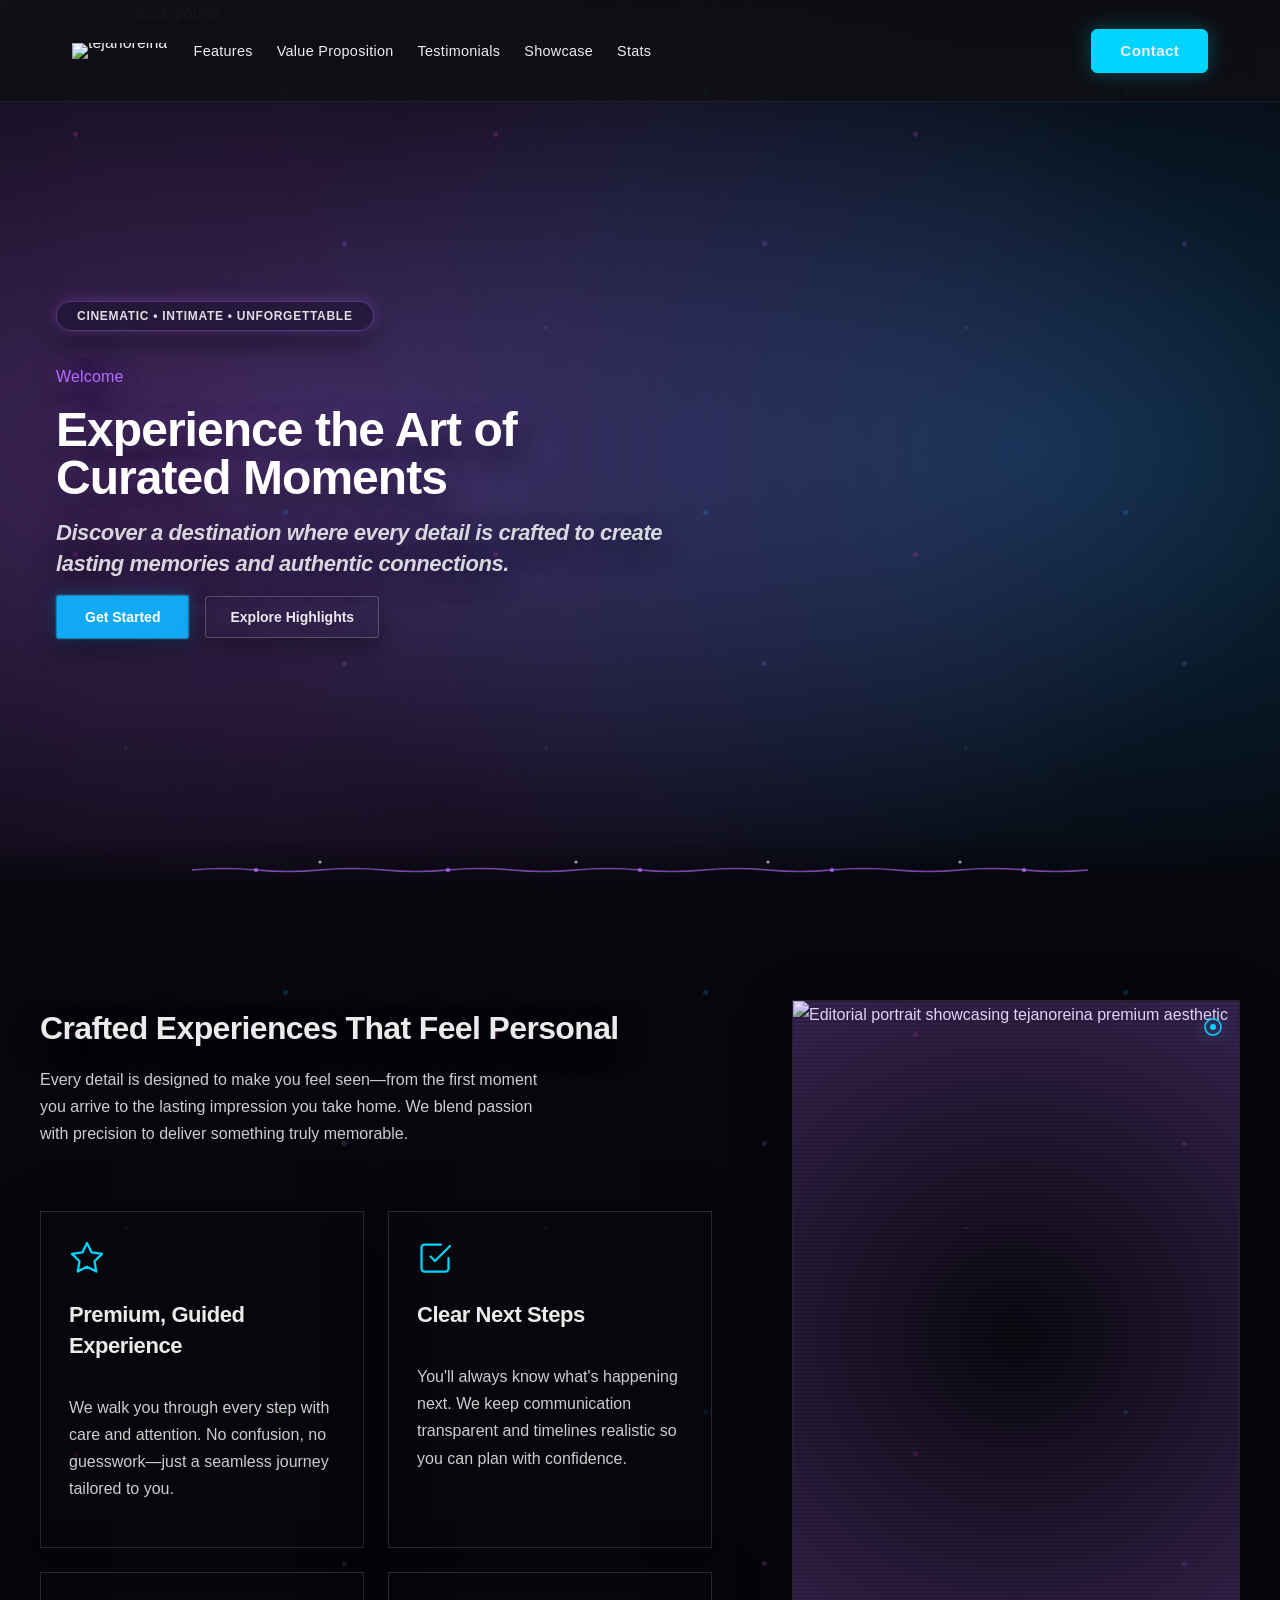
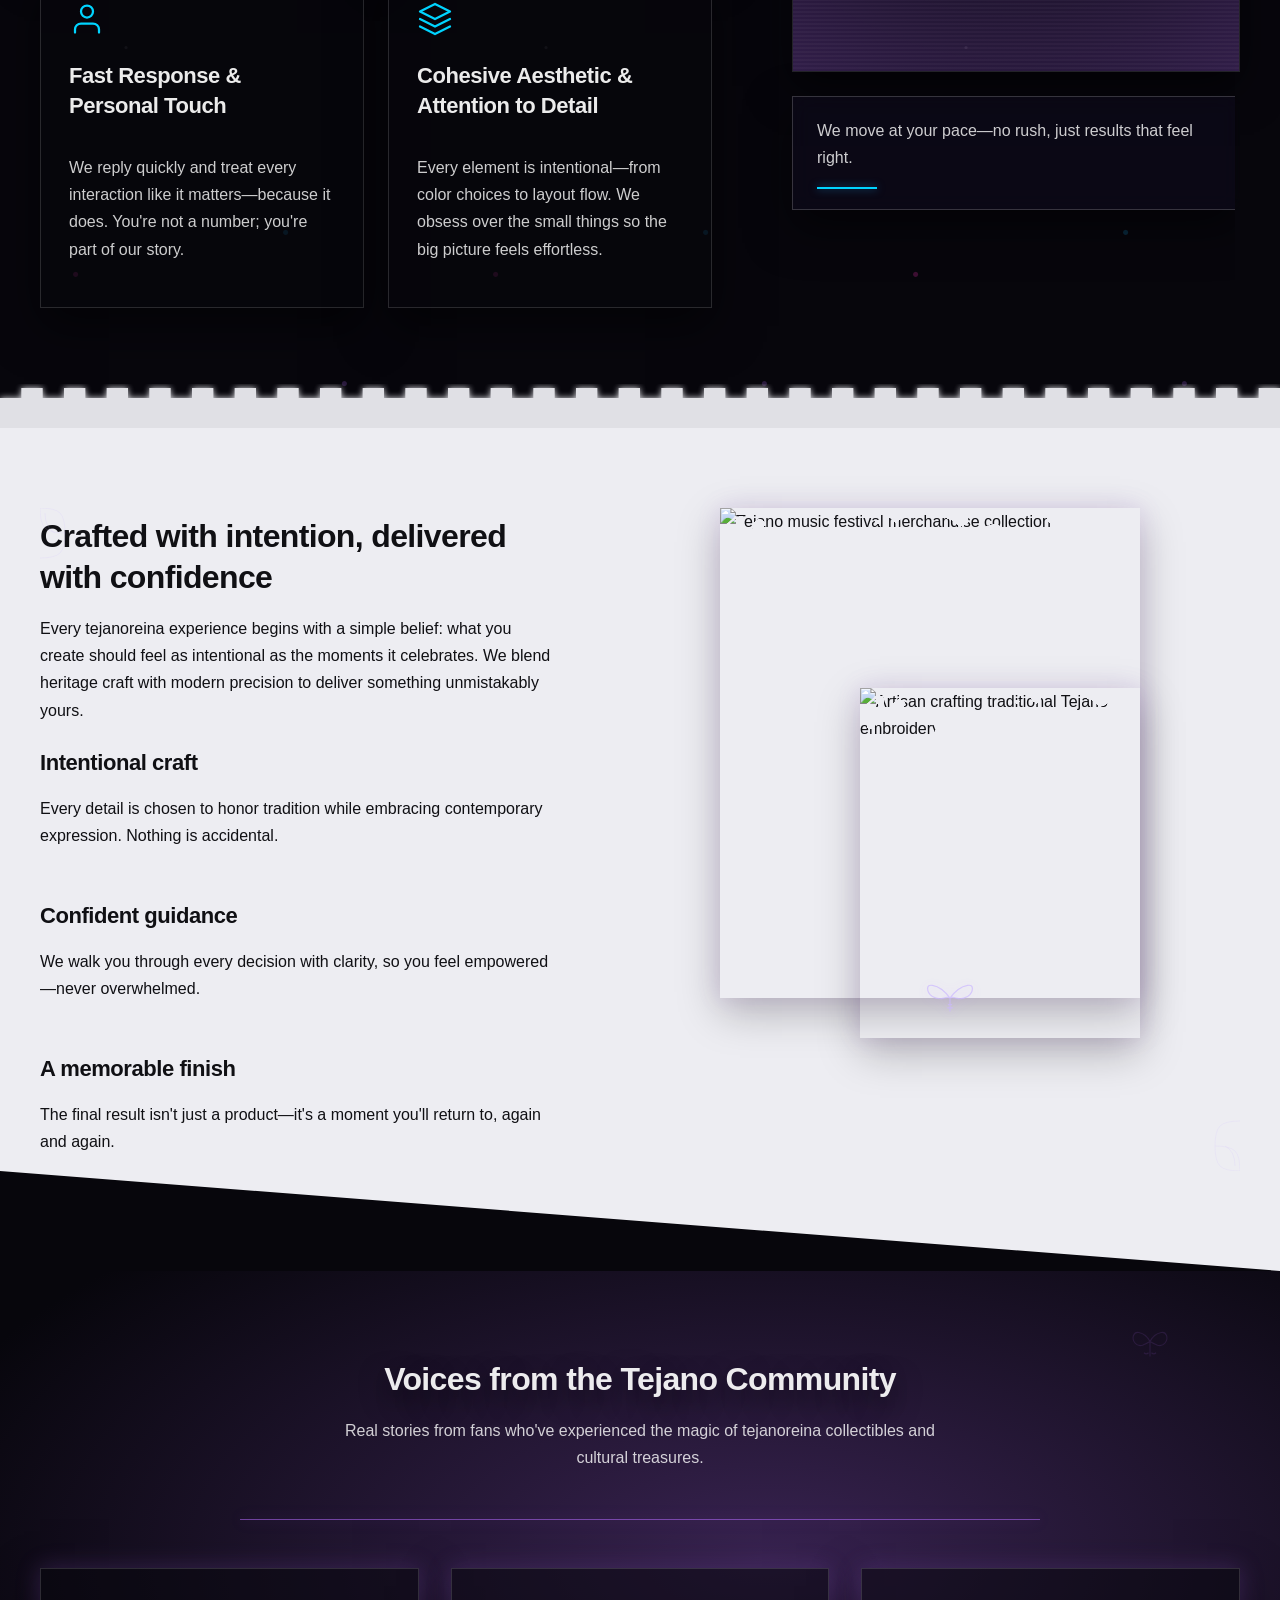
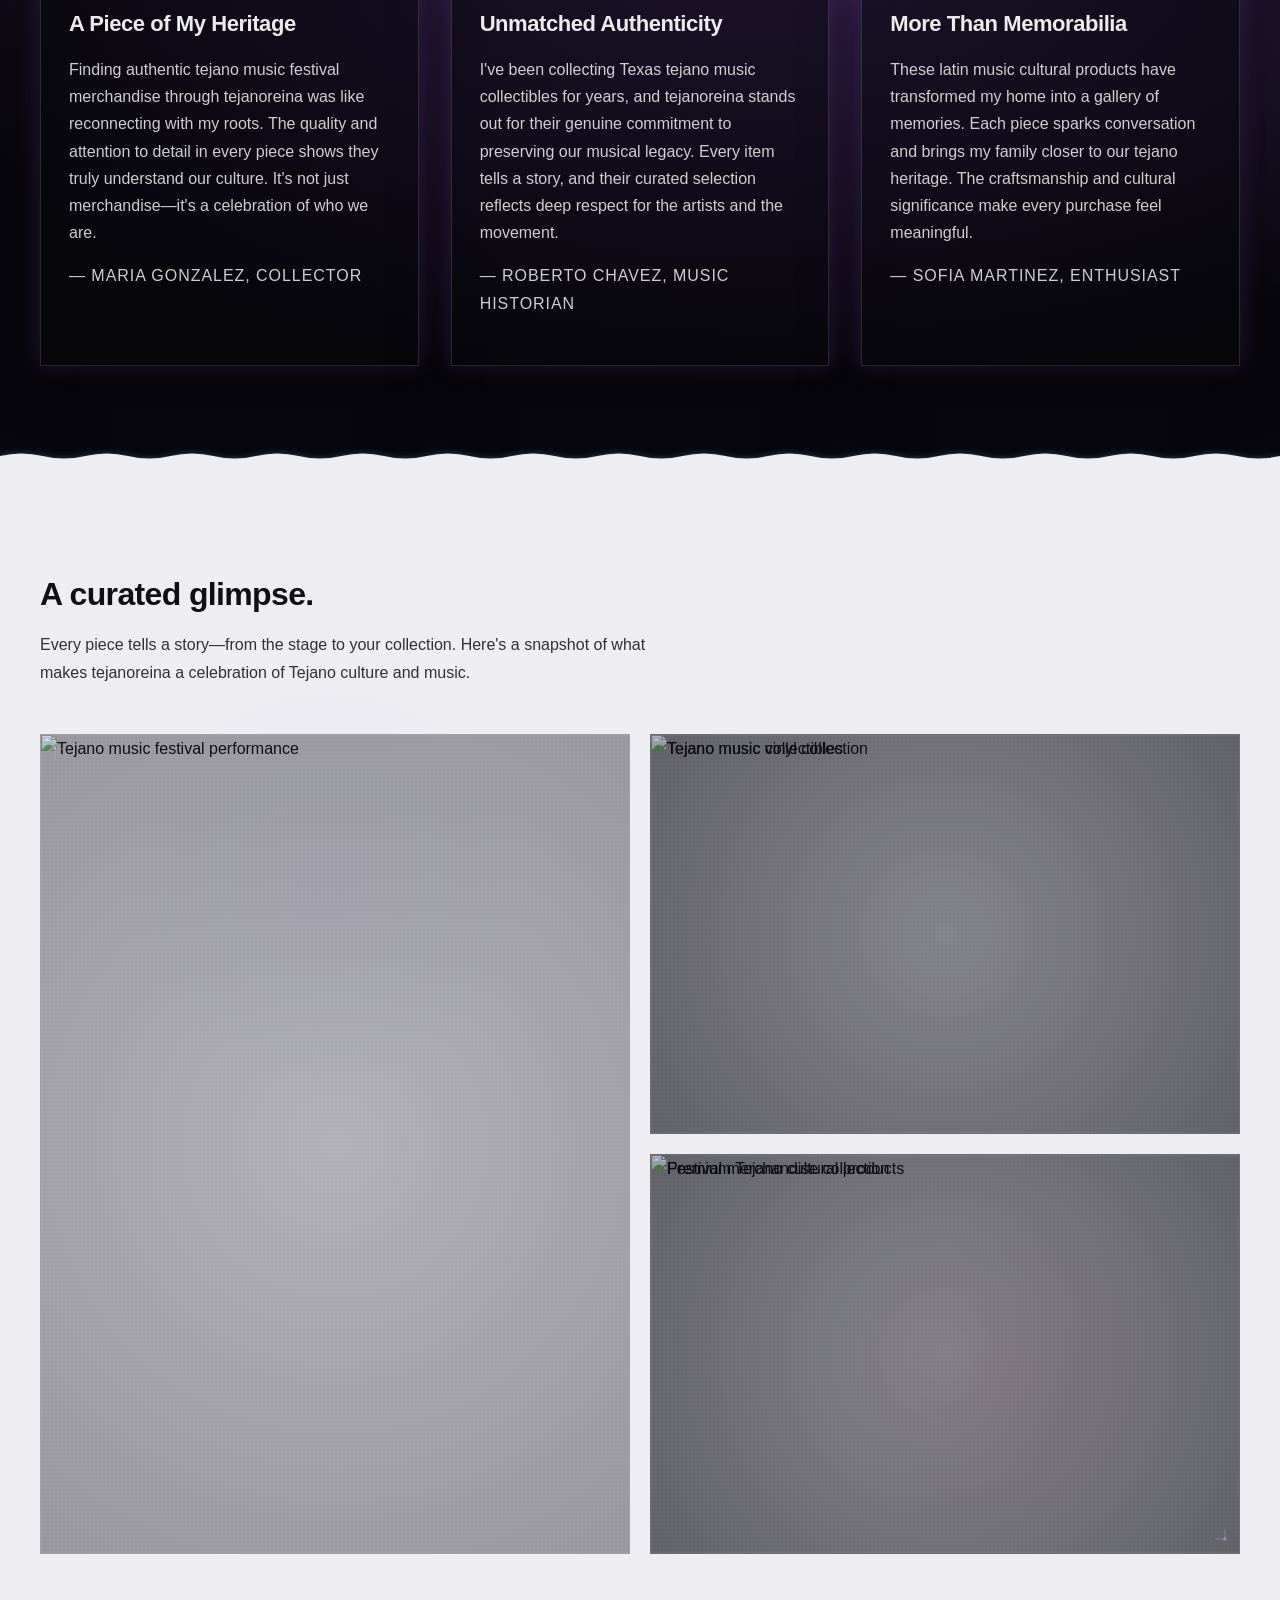
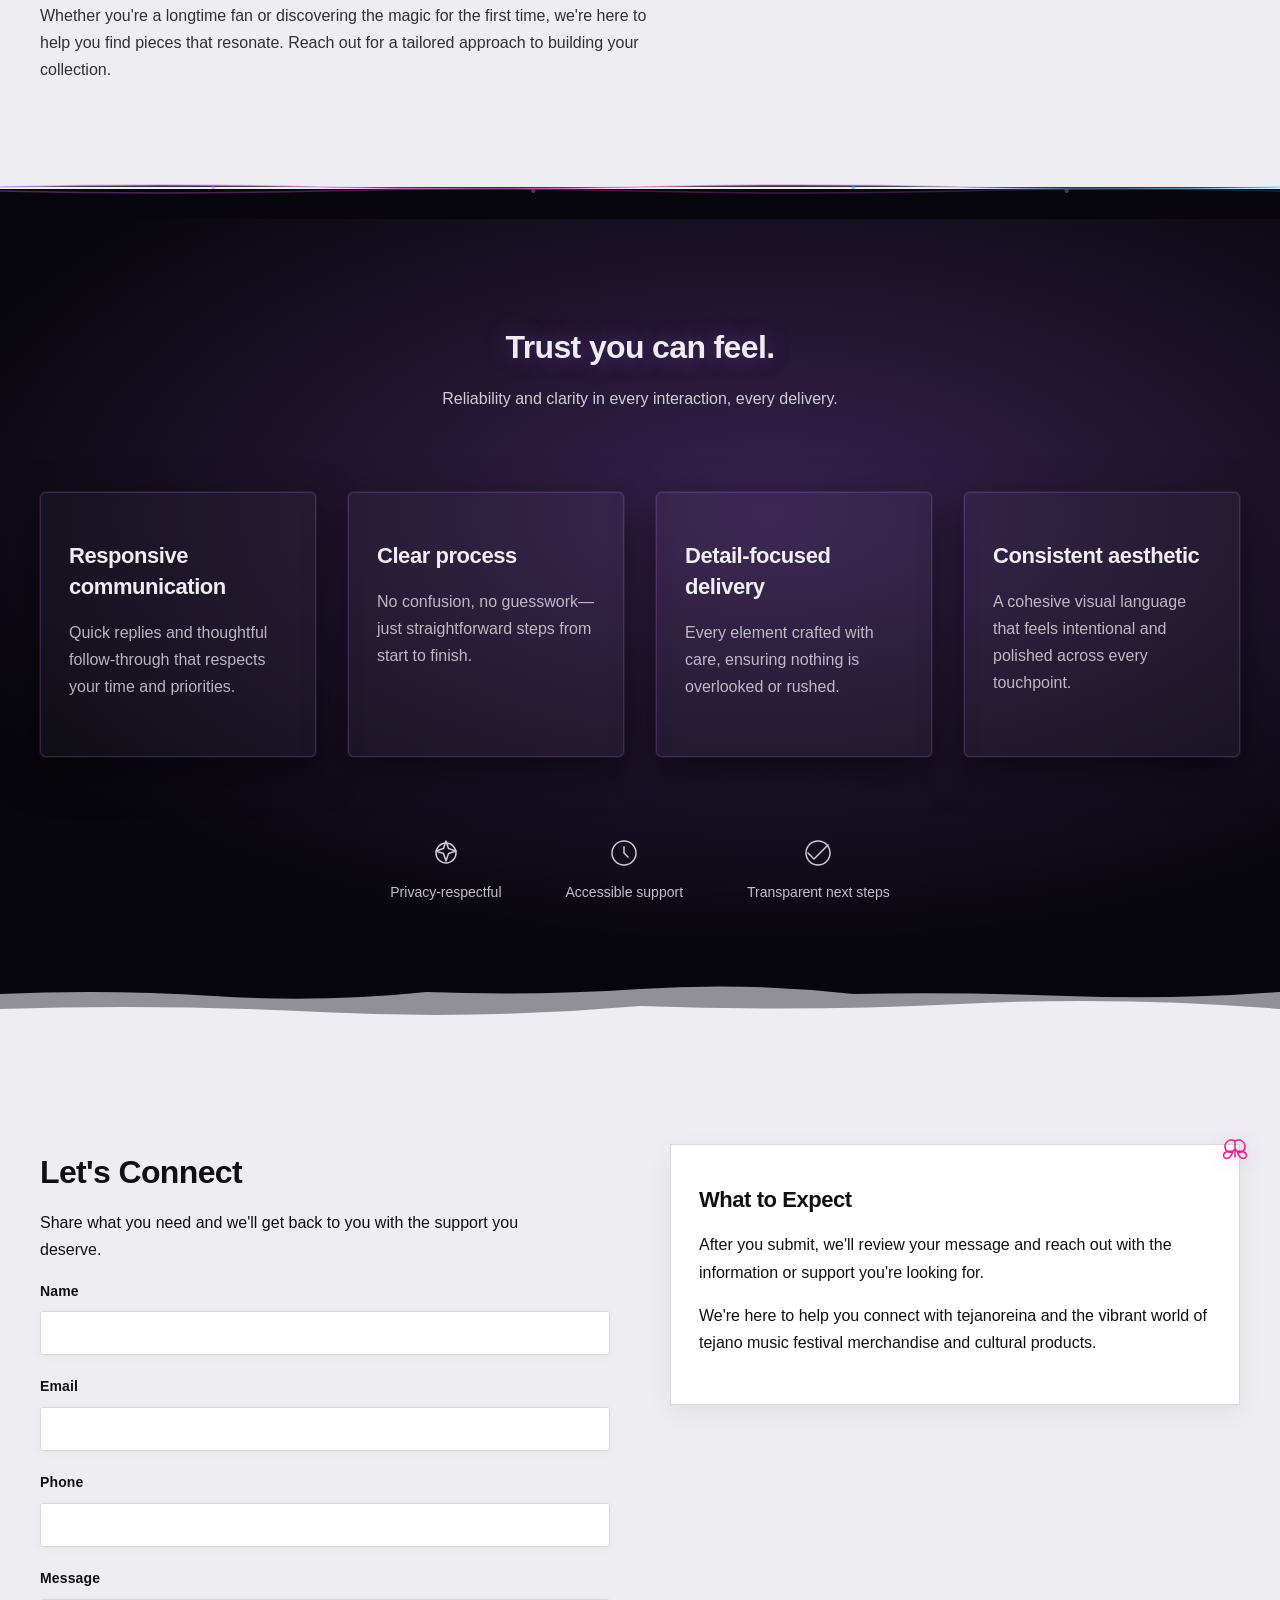
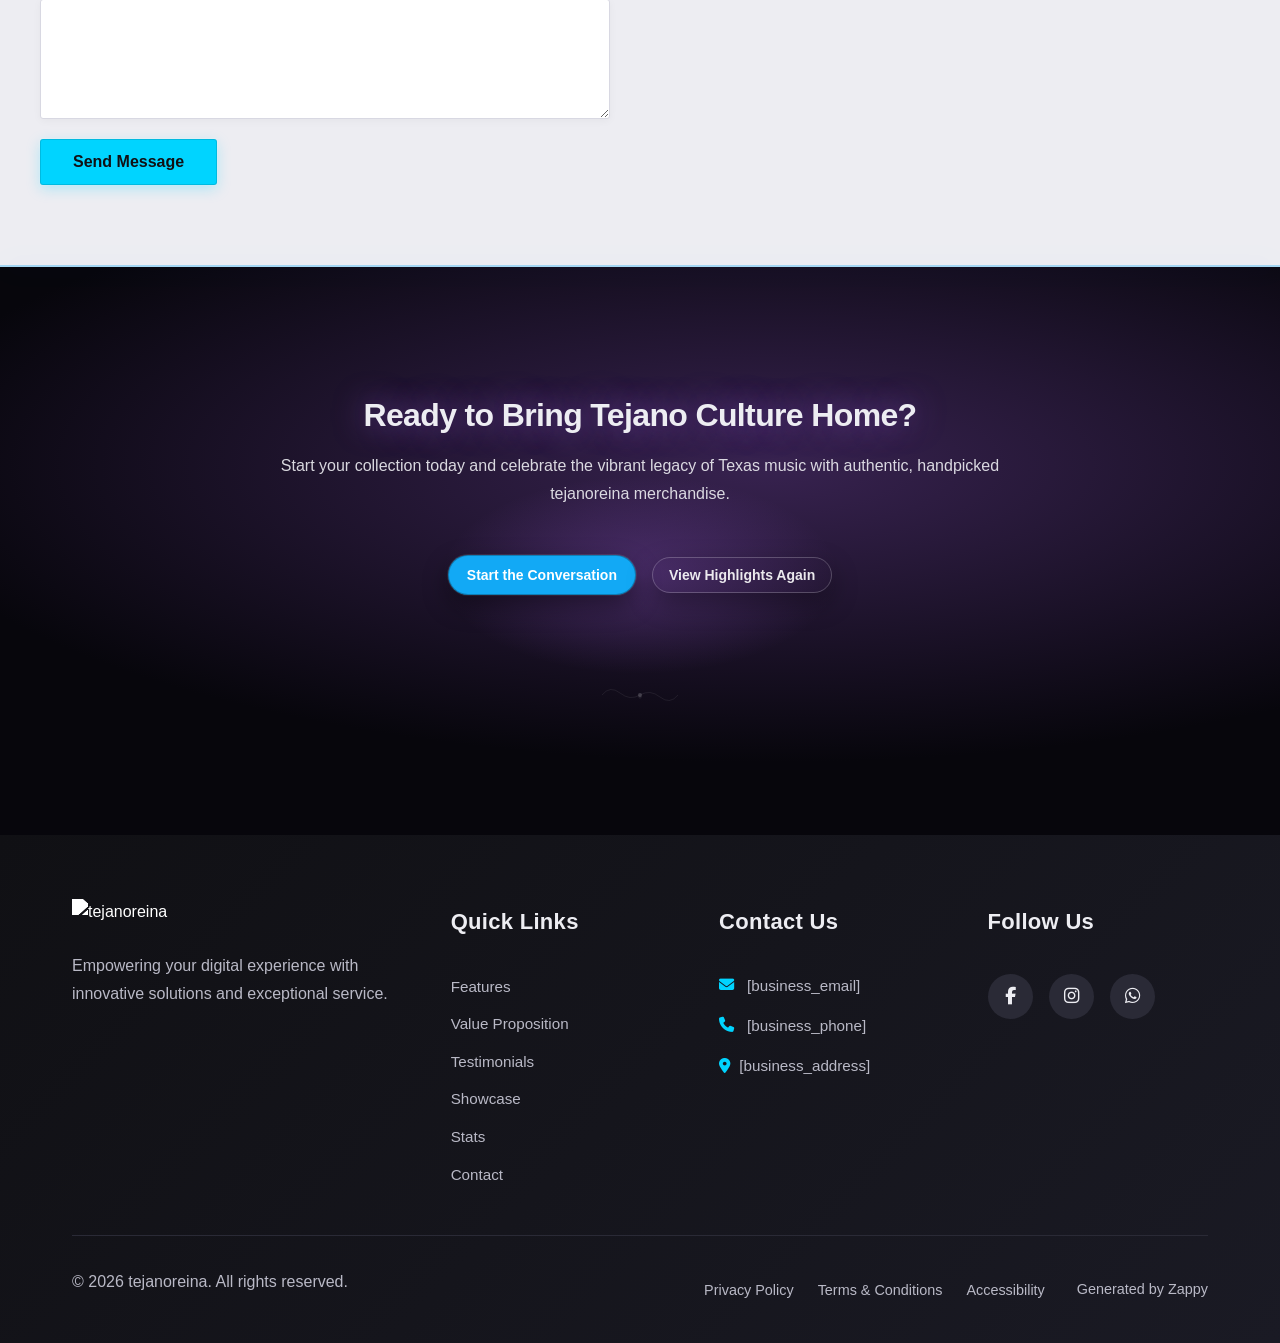
==== index.html @ 79f30647 "Initial website commit" ====
<!DOCTYPE html>
<html lang="en" dir="ltr">
<head>
    <meta charset="UTF-8">
    <meta name="viewport" content="width=device-width, initial-scale=1.0">
    <meta name="robots" content="index, follow">
    <title>Discover Authentic Tejano Music Collectibles — tejanoreina</title>
    <meta name="description" content="Explore tejanoreina for exclusive tejano music festival merchandise and Texas Latin music cultural products. Celebrate the rich heritage of Tejano culture.">
    <meta name="keywords" content="tejanoreina, tejano music festival merchandise, texas tejano music collectibles, latin music cultural products, authentic tejano memorabilia">
    
    <!-- Favicons -->
    <link rel="icon" type="image/x-icon" href="/assets/favicon.ico">
    <link rel="icon" type="image/png" sizes="16x16" href="/assets/favicon-16x16.png">
    <link rel="icon" type="image/png" sizes="32x32" href="/assets/favicon-32x32.png">
    <link rel="icon" type="image/png" sizes="48x48" href="/assets/favicon-48x48.png">
    <link rel="icon" type="image/png" sizes="192x192" href="/assets/favicon-192x192.png">
    <link rel="icon" type="image/png" sizes="512x512" href="/assets/favicon-512x512.png">
    <link rel="apple-touch-icon" href="/assets/apple-touch-icon.png">
    <!-- Zappy Analytics -->
<script>
(function() {
  'use strict';
  
  // Configuration
  var config = {
    websiteId: '7ecc4e52-b274-45e7-b140-2d1fb5b31feb',
    apiUrl: 'https://api.zappy5.com/api/analytics/track',
    sessionDuration: 30 * 60 * 1000, // 30 minutes
    visitorDuration: 30 * 24 * 60 * 60 * 1000, // 30 days
    trackPageViews: true,
    trackClicks: true,
    trackFormSubmissions: true
  };
  
  // Generate or retrieve persistent visitor ID (30 days)
  function getVisitorId() {
    var visitorKey = 'zappy_visitor_' + config.websiteId;
    var visitor = null;
    
    try {
      visitor = localStorage.getItem(visitorKey);
      if (visitor) {
        var visitorData = JSON.parse(visitor);
        var now = Date.now();
        
        // Check if visitor ID is still valid (30 days)
        if (now - visitorData.created < config.visitorDuration) {
          // Update last seen timestamp
          visitorData.lastSeen = now;
          localStorage.setItem(visitorKey, JSON.stringify(visitorData));
          return visitorData.id;
        }
      }
    } catch (e) {
      console.warn('Zappy Analytics: LocalStorage not available');
    }
    
    // Generate new visitor ID
    var newVisitorId = 'zv_' + Date.now() + '_' + Math.random().toString(36).substr(2, 9);
    
    try {
      localStorage.setItem(visitorKey, JSON.stringify({
        id: newVisitorId,
        created: Date.now(),
        lastSeen: Date.now()
      }));
    } catch (e) {
      // Continue without local storage
    }
    
    return newVisitorId;
  }
  
  // Generate or retrieve session ID (30 minutes)
  function getSessionId() {
    var sessionKey = 'zappy_session_' + config.websiteId;
    var session = null;
    
    try {
      session = sessionStorage.getItem(sessionKey);
      if (session) {
        var sessionData = JSON.parse(session);
        var now = Date.now();
        
        // Check if session is still valid
        if (now - sessionData.timestamp < config.sessionDuration) {
          // Update timestamp
          sessionData.timestamp = now;
          sessionStorage.setItem(sessionKey, JSON.stringify(sessionData));
          return sessionData.id;
        }
      }
    } catch (e) {
      console.warn('Zappy Analytics: SessionStorage not available');
    }
    
    // Generate new session ID
    var newSessionId = 'zs_' + Date.now() + '_' + Math.random().toString(36).substr(2, 9);
    
    try {
      sessionStorage.setItem(sessionKey, JSON.stringify({
        id: newSessionId,
        timestamp: Date.now()
      }));
    } catch (e) {
      // Continue without session storage
    }
    
    return newSessionId;
  }
  
  var visitorId = getVisitorId();
  var sessionId = getSessionId();
  
  // Track an event
  function trackEvent(eventType, data) {
    data = data || {};
    
    var eventData = {
      website_id: config.websiteId,
      event_type: eventType,
      page_path: window.location.pathname,
      referrer: document.referrer || 'direct',
      visitor_id: visitorId,
      session_id: sessionId,
      metadata: data
    };
    
    // Use sendBeacon if available (better for page unload events)
    if (navigator.sendBeacon) {
      var blob = new Blob([JSON.stringify(eventData)], { type: 'application/json' });
      navigator.sendBeacon(config.apiUrl, blob);
    } else {
      // Fallback to fetch
      fetch(config.apiUrl, {
        method: 'POST',
        headers: {
          'Content-Type': 'application/json'
        },
        body: JSON.stringify(eventData),
        keepalive: true
      }).catch(function(error) {
        console.warn('Zappy Analytics: Failed to track event', error);
      });
    }
  }
  
  // Track page view
  if (config.trackPageViews) {
    trackEvent('pageview', {
      title: document.title,
      url: window.location.href
    });
  }
  
  // Track clicks on important elements
  if (config.trackClicks) {
    document.addEventListener('click', function(e) {
      var target = e.target;
      
      // Track button clicks (counted as actions)
      if (target.tagName === 'BUTTON' || target.closest('button')) {
        var button = target.tagName === 'BUTTON' ? target : target.closest('button');
        trackEvent('click', {
          element: 'button',
          text: button.textContent.trim().substring(0, 100),
          id: button.id || null,
          class: button.className || null
        });
      }
      
      // Track link clicks (navigation - not counted as actions)
      else if (target.tagName === 'A' || target.closest('a')) {
        var link = target.tagName === 'A' ? target : target.closest('a');
        trackEvent('navigation', {
          element: 'link',
          text: link.textContent.trim().substring(0, 100),
          href: link.href,
          external: link.hostname !== window.location.hostname
        });
      }
    }, true);
  }
  
  // Track form submissions
  if (config.trackFormSubmissions) {
    document.addEventListener('submit', function(e) {
      var form = e.target;
      
      trackEvent('form_submit', {
        form_id: form.id || null,
        form_name: form.name || null,
        form_action: form.action || null,
        form_method: form.method || 'GET'
      });
    }, true);
  }
  
  // Track time on page (send on page unload)
  var pageLoadTime = Date.now();
  
  window.addEventListener('beforeunload', function() {
    var timeOnPage = Math.floor((Date.now() - pageLoadTime) / 1000); // in seconds
    
    trackEvent('page_unload', {
      time_on_page: timeOnPage,
      page_path: window.location.pathname
    });
  });
  
  // Expose tracking function globally for custom events
  window.zappyAnalytics = {
    track: trackEvent,
    getVisitorId: function() { return visitorId; },
    getSessionId: function() { return sessionId; }
  };
  
})();
</script>
<!-- End Zappy Analytics -->
    <meta property="og:title" content="Discover Authentic Tejano Music Collectibles — tejanoreina">
  <meta property="og:description" content="Explore tejanoreina for exclusive tejano music festival merchandise and Texas Latin music cultural products. Celebrate the rich heritage of Tejano culture.">
  <meta property="og:type" content="website">
  <meta property="og:locale" content="en_US">
  
  <meta name="twitter:card" content="summary_large_image">
  <meta name="twitter:title" content="Discover Authentic Tejano Music Collectibles — tejanoreina">
  <meta name="twitter:description" content="Explore tejanoreina for exclusive tejano music festival merchandise and Texas Latin music cultural products. Celebrate the rich heritage of Tejano culture.">
  
  <link rel="stylesheet" href="https://cdnjs.cloudflare.com/ajax/libs/font-awesome/6.4.0/css/all.min.css">

    <!-- Favicons -->
    <link rel="icon" type="image/x-icon" href="/assets/favicon.ico">
    <link rel="icon" type="image/png" sizes="16x16" href="/assets/favicon-16x16.png">
    <link rel="icon" type="image/png" sizes="32x32" href="/assets/favicon-32x32.png">
    <link rel="icon" type="image/png" sizes="48x48" href="/assets/favicon-48x48.png">
    <link rel="icon" type="image/png" sizes="192x192" href="/assets/favicon-192x192.png">
    <link rel="icon" type="image/png" sizes="512x512" href="/assets/favicon-512x512.png">
    <link rel="apple-touch-icon" href="/assets/apple-touch-icon.png">
    <!-- Cookie Consent -->
    <link rel="stylesheet" href="https://cdn.jsdelivr.net/npm/vanilla-cookieconsent@3/dist/cookieconsent.css">
    <script src="https://cdn.jsdelivr.net/npm/vanilla-cookieconsent@3/dist/cookieconsent.umd.js"></script>
    <!-- Mickidum Accessibility Toolbar -->
    <script src="https://cdn.jsdelivr.net/gh/mickidum/acc_toolbar/acctoolbar/acctoolbar.min.js"></script>
    <link rel="stylesheet" href="/styles.css">

    <style id="zappy-dropdown-submenu-styles">
      /* ========== DESKTOP DROPDOWN SUBMENU STYLES ========== */
      /* Base styles for dropdown submenus - parent must be positioned */
      .nav-menu li:has(.sub-menu), nav li:has(.sub-menu), .navbar li:has(.sub-menu), #navMenu li:has(.sub-menu) { position: relative; }
      /* Submenu base - hidden by default */
      .nav-menu .sub-menu, nav .sub-menu, .navbar .sub-menu, #navMenu .sub-menu { display: block !important; position: absolute !important; top: 100%; left: 0; min-width: 220px; background: white; border-radius: 8px; box-shadow: 0 8px 25px rgba(0,0,0,0.15); padding: 8px 0; opacity: 0; visibility: hidden; transform: translateY(10px); transition: all 0.3s ease; z-index: 1000; list-style: none; pointer-events: none; }
      /* CRITICAL: Desktop hover styles to show dropdown */
      .nav-menu li:hover > .sub-menu, nav li:hover > .sub-menu, .navbar li:hover > .sub-menu, #navMenu li:hover > .sub-menu { opacity: 1 !important; visibility: visible !important; transform: translateY(0) !important; pointer-events: auto !important; }
      /* Submenu item styling */
      .sub-menu li { list-style: none; margin: 0; padding: 0; }
      .sub-menu a { display: block !important; padding: 10px 16px !important; color: var(--text-dark, #333) !important; font-weight: 500; text-decoration: none; white-space: nowrap; transition: background-color 0.2s; }
      .sub-menu a:hover { background-color: #f5f5f5; }
      /* RTL (Hebrew/Arabic) dropdown positioning */
      [dir="rtl"] .nav-menu .sub-menu, [dir="rtl"] nav .sub-menu, [dir="rtl"] .navbar .sub-menu, html[lang="he"] .nav-menu .sub-menu, html[lang="he"] nav .sub-menu, html[lang="he"] .navbar .sub-menu, html[lang="ar"] .nav-menu .sub-menu, html[lang="ar"] nav .sub-menu, html[lang="ar"] .navbar .sub-menu { left: auto !important; right: 0 !important; }
      /* Hide empty dropdown menus */
      .sub-menu:empty, .sub-menu:not(:has(li:not(.zappy-hidden-menu-item))), .sub-menu:not(:has(li)) { display: none !important; opacity: 0 !important; visibility: hidden !important; pointer-events: none !important; }
      /* Desktop: show submenu on Menu Group hover */
      li:has(.menu-group-title):hover > .sub-menu { opacity: 1 !important; visibility: visible !important; transform: translateY(0) !important; pointer-events: auto !important; }
      /* Menu Group title styling */
      .nav-menu > li > .menu-group-title, #navMenu > li > .menu-group-title { display: inline-block; padding: 0.5rem 1rem; cursor: default; user-select: none; }
      
      /* ========== MOBILE SUBMENU STYLES ========== */
      @media (max-width: 768px) {
        .nav-menu .sub-menu, nav .sub-menu, .navbar .sub-menu, #navMenu .sub-menu { position: static !important; transform: none !important; box-shadow: none !important; background: transparent !important; max-height: 0; overflow: hidden; opacity: 0; visibility: hidden; transition: max-height 0.3s ease, opacity 0.3s ease; padding: 0 !important; border-radius: 0 !important; }
        .sub-menu.mobile-expanded { max-height: 500px !important; opacity: 1 !important; visibility: visible !important; padding: 8px 0 8px 16px !important; }
        [dir="rtl"] .sub-menu.mobile-expanded, html[lang="he"] .sub-menu.mobile-expanded { padding: 8px 16px 8px 0 !important; }
        /* Disable hover behavior on mobile */
        .nav-menu li:hover > .sub-menu, nav li:hover > .sub-menu, .navbar li:hover > .sub-menu, #navMenu li:hover > .sub-menu { opacity: 0; visibility: hidden; pointer-events: none; }
        .nav-menu li > .sub-menu.mobile-expanded, nav li > .sub-menu.mobile-expanded, .navbar li > .sub-menu.mobile-expanded, #navMenu li > .sub-menu.mobile-expanded { opacity: 1 !important; visibility: visible !important; pointer-events: auto !important; }
        .nav-menu li:has(.sub-menu), nav li:has(.sub-menu), .navbar li:has(.sub-menu), #navMenu li:has(.sub-menu) { display: flex !important; flex-wrap: wrap !important; align-items: center !important; position: relative !important; min-height: 44px !important; }
        .nav-menu li:has(.sub-menu) > a, nav li:has(.sub-menu) > a, .navbar li:has(.sub-menu) > a, #navMenu li:has(.sub-menu) > a { flex: 1 !important; min-width: 0 !important; }
        .nav-menu li:has(.sub-menu) > .menu-group-title, nav li:has(.sub-menu) > .menu-group-title, .navbar li:has(.sub-menu) > .menu-group-title, #navMenu li:has(.sub-menu) > .menu-group-title { flex: 1 !important; min-width: 0 !important; padding: 0 !important; line-height: inherit !important; }
        .nav-menu li:has(.sub-menu) > .sub-menu, nav li:has(.sub-menu) > .sub-menu, .navbar li:has(.sub-menu) > .sub-menu, #navMenu li:has(.sub-menu) > .sub-menu { flex-basis: 100% !important; width: 100% !important; }
        .nav-menu li:has(.sub-menu) > a [class*="chevron"], .nav-menu li:has(.sub-menu) > a [class*="arrow"], .nav-menu li:has(.sub-menu) > a .fa-chevron-down, .nav-menu li:has(.sub-menu) > a .fa-angle-down, nav li:has(.sub-menu) > a [class*="chevron"], nav li:has(.sub-menu) > a [class*="arrow"], #navMenu li:has(.sub-menu) > a [class*="chevron"], #navMenu li:has(.sub-menu) > a [class*="arrow"] { display: none !important; visibility: hidden !important; }
        .mobile-submenu-toggle { display: flex !important; align-items: center !important; justify-content: center !important; width: 44px !important; height: auto !important; background: transparent !important; border: none !important; cursor: pointer !important; color: var(--text-dark) !important; position: static !important; flex-shrink: 0 !important; align-self: stretch !important; z-index: 2 !important; padding: 0 !important; margin: 0 !important; }
        .mobile-submenu-toggle::after { content: '' !important; width: 0 !important; height: 0 !important; border-left: 6px solid transparent !important; border-right: 6px solid transparent !important; border-top: 7px solid currentColor !important; transition: transform 0.3s ease !important; }
        .mobile-submenu-toggle.expanded::after { transform: rotate(180deg) !important; }
        .sub-menu a { padding: 10px 0 !important; display: block !important; color: var(--text-dark) !important; }
        .navbar .sub-menu li a, nav.navbar .sub-menu li a, .zappy-products-dropdown .sub-menu a { color: var(--text-dark) !important; }
      }
      @media (min-width: 769px) { .mobile-submenu-toggle { display: none !important; } }
    </style>

    <style id="mobile-lang-menu-deployed-css">
    @media (max-width: 768px) {
      .lang-switcher,
      .nav-cta-container .lang-switcher,
      .nav-container .lang-switcher,
      .navbar .lang-switcher,
      .navbar .nav-cta-container .lang-switcher,
      .nav-icons-left .lang-switcher,
      .nav-ecommerce-icons .lang-switcher { display: none !important; }
      .mobile-lang-menu { width: 100%; border-top: 1px solid rgba(128,128,128,0.2); padding: 8px 0 0 0; margin-top: 8px; }
      .mobile-lang-toggle { display: flex !important; align-items: center; justify-content: space-between; width: 100%; padding: 12px 16px; background: none; border: none; cursor: pointer; font-size: 15px; color: inherit; font-family: inherit; }
      .mobile-lang-toggle::after { content: ''; display: inline-block; width: 8px; height: 8px; border-right: 2px solid currentColor; border-bottom: 2px solid currentColor; transform: rotate(45deg); transition: transform 0.3s ease; margin-left: 8px; }
      .mobile-lang-toggle.expanded::after { transform: rotate(-135deg); }
      .mobile-lang-options { max-height: 0; overflow: hidden; transition: max-height 0.3s ease; }
      .mobile-lang-options.expanded { max-height: 300px; }
      .mobile-lang-option { display: flex !important; align-items: center; gap: 10px; padding: 10px 24px; text-decoration: none; color: inherit; font-size: 14px; font-family: inherit; }
      .mobile-lang-option:hover { background: rgba(128,128,128,0.1); }
      .mobile-lang-option.active { font-weight: 600; opacity: 0.7; pointer-events: none; }
      .mobile-lang-option img { width: 20px; height: 20px; border-radius: 50%; }
    }
    @media (min-width: 769px) {
      .mobile-lang-menu { display: none !important; }
    }
    </style>

    <style id="zappy-widget-visibility">
      #mic-access-tool-general-button, .mic-access-tool-general-button,
      #mic-init-access-tool .mic-access-tool-general-button, #mic-init-access-tool #mic-access-tool-general-button,
      ._access-icon, #mic-access-tool-box, .mic-access-tool-box,
      #mic-init-access-tool #mic-access-tool-box, div[id*="mic-access-tool-box"], ._access-menu {
        display: none !important; visibility: hidden !important; opacity: 0 !important; pointer-events: none !important;
      }
    </style>
</head>
<body>

  <nav class="navbar">
  <button class="mobile-toggle" id="mobileToggle" aria-label="Menu">
    <svg class="hamburger-icon" width="24" height="24" viewbox="0 0 24 24" fill="none">
      <path d="M3 12h18M3 6h18M3 18h18" stroke="currentColor" stroke-width="2" stroke-linecap="round"></path>
    </svg>
    <svg class="close-icon" width="24" height="24" viewbox="0 0 24 24" fill="none" style="display: none;">
      <path d="M18 6L6 18M6 6l12 12" stroke="currentColor" stroke-width="2" stroke-linecap="round"></path>
    </svg>
  </button>
  
  <button class="phone-header-btn" aria-label="Call">
    <svg width="20" height="20" viewbox="0 0 24 24" fill="currentColor">
      <path d="M22 16.92v3a2 2 0 0 1-2.18 2 19.79 19.79 0 0 1-8.63-3.07 19.5 19.5 0 0 1-6-6 19.79 19.79 0 0 1-3.07-8.67A2 2 0 0 1 4.11 2h3a2 2 0 0 1 2 1.72 12.84 12.84 0 0 0 .7 2.81 2 2 0 0 1-.45 2.11L8.09 9.91a16 16 0 0 0 6 6l1.27-1.27a2 2 0 0 1 2.11-.45 12.84 12.84 0 0 0 2.81.7A2 2 0 0 1 22 16.92z"></path>
    </svg>
  </button>
  
  <div class="nav-container">
    <div class="nav-brand">
      <a href="/" class="logo-link">
        <img src="/assets/tejanoreina-general-logo.webp" alt="tejanoreina" class="logo">
      </a>
    </div>
    
    <ul class="nav-menu" id="navMenu"><li><a href="#features">Features</a></li><li><a href="#value-proposition">Value Proposition</a></li><li><a href="#testimonials">Testimonials</a></li><li><a href="#showcase">Showcase</a></li><li><a href="#stats">Stats</a></li></ul>
    
    <div class="nav-cta-container">
      <a href="#contact" class="nav-cta-btn">Contact</a>
    </div>
  </div>
</nav>
<script>

// Navbar Mobile Menu Toggle and Contrast Fix
(function() {
  // Use 'load' event instead of 'DOMContentLoaded' to ensure we run AFTER all other scripts
  window.addEventListener('load', function() {
    
    // FIX MOBILE BUTTON CONTRAST
    // Detect navbar background color and apply contrasting color to mobile buttons
    const navbar = document.querySelector('.navbar, nav, header');
    if (!navbar) {
      console.log('[Navbar] Navbar element not found');
      return;
    }
    
    // DECLARE VARIABLES EARLY to avoid Temporal Dead Zone errors
    // These are used in multiple places below
    let mobileToggle = document.getElementById('mobileToggle') ||
                       document.querySelector('.mobile-toggle') ||
                       document.querySelector('.hamburger') ||
                       document.querySelector('.hamburger-menu') ||
                       document.querySelector('.menu-toggle') ||
                       document.querySelector('.burger-menu') ||
                       document.querySelector('[aria-label="Menu"]') ||
                       document.querySelector('[aria-label="תפריט"]');
    
    const phoneBtn = document.querySelector('.phone-header-btn');
    
    const computedStyle = window.getComputedStyle(navbar);
    let bgColor = computedStyle.backgroundColor;
    
    console.log('[Navbar] Initial navbar background:', bgColor);
    
    // Check if background is transparent or rgba with 0 alpha
    const isTransparent = bgColor === 'transparent' || 
                         bgColor === 'rgba(0, 0, 0, 0)' ||
                         (bgColor.startsWith('rgba') && bgColor.includes(', 0)'));
    
    if (isTransparent) {
      // Check for background-image or gradient
      const bgImage = computedStyle.backgroundImage;
      if (bgImage && bgImage !== 'none') {
        console.log('[Navbar] Navbar has background image/gradient, using dark text');
        bgColor = 'rgb(240, 240, 240)'; // Assume light background
      } else {
        // Transparent navbar - check body background
        const bodyBg = window.getComputedStyle(document.body).backgroundColor;
        console.log('[Navbar] Navbar transparent, using body background:', bodyBg);
        bgColor = bodyBg;
      }
    }
    
    // Calculate luminance to determine if background is light or dark
    const rgb = bgColor.match(/\d+/g);
    if (rgb && rgb.length >= 3) {
      const r = parseInt(rgb[0]);
      const g = parseInt(rgb[1]);
      const b = parseInt(rgb[2]);
      const luminance = (0.299 * r + 0.587 * g + 0.114 * b) / 255;
      
      // Mobile button colors are set by Claude's AI-generated CSS (same as .nav-menu a)
      // No dynamic color overrides needed - colors come from the generated navbar CSS
      console.log('[Navbar] Mobile button colors preserved from Claude CSS (luminance:', luminance.toFixed(2) + ')');
      
      // FIX ICON SIZES - Ensure SVGs are properly sized and visible
      // INJECT CRITICAL CSS TO OVERRIDE ANY CONFLICTING RULES
      const criticalCSS = document.createElement('style');
      criticalCSS.id = 'zappy-mobile-nav-fix';
      const htmlLang = document.documentElement.lang || 'en';
      const htmlDir = document.documentElement.dir || 'ltr';
      // Check both dir attribute AND lang for RTL detection
      // dir="rtl" is the most reliable indicator
      const isRTL = htmlDir === 'rtl' || htmlLang === 'he' || htmlLang === 'ar';
      
      criticalCSS.textContent = `
        /* Hide mobile buttons on desktop, show only on mobile */
        @media (min-width: 769px) {
          .mobile-toggle,
          .phone-header-btn {
            display: none !important;
          }
        }
        
        /* Show and position mobile buttons correctly on mobile */
        @media (max-width: 768px) {
          .mobile-toggle,
          .phone-header-btn {
            position: absolute !important;
            top: 50% !important;
            transform: translateY(-50%) !important;
            z-index: 1001 !important;
            display: flex !important;
            align-items: center !important;
            justify-content: center !important;
            width: 36px !important;
            height: 36px !important;
            border-radius: 50% !important;
            border: none !important;
            cursor: pointer !important;
            padding: 6px !important;
            background: none !important;
            color: var(--nav-text, var(--text-dark)) !important;
          }
          
          /* LTR positioning (default): hamburger LEFT, phone RIGHT */
          html:not([dir="rtl"]):not([lang="he"]):not([lang="ar"]) .mobile-toggle,
          html[dir="ltr"] .mobile-toggle {
            left: 12px !important;
            right: auto !important;
          }
          html:not([dir="rtl"]):not([lang="he"]):not([lang="ar"]) .phone-header-btn,
          html[dir="ltr"] .phone-header-btn {
            right: 12px !important;
            left: auto !important;
          }
          
          /* RTL positioning: hamburger RIGHT, phone LEFT */
          html[dir="rtl"] .mobile-toggle,
          html[lang="he"] .mobile-toggle,
          html[lang="ar"] .mobile-toggle {
            right: 12px !important;
            left: auto !important;
          }
          html[dir="rtl"] .phone-header-btn,
          html[lang="he"] .phone-header-btn,
          html[lang="ar"] .phone-header-btn {
            left: 12px !important;
            right: auto !important;
          }
          
          /* CRITICAL: Ensure nav-container has min-height on mobile */
          /* All children are positioned absolutely/fixed on mobile, so height:auto collapses to 0 */
          .nav-container {
            min-height: 70px !important;
            position: relative !important;
          }
          
          /* Ensure SVG icons are properly sized and inherit color */
          .mobile-toggle svg,
          .phone-header-btn svg {
            width: 24px !important;
            height: 24px !important;
            /* Don't force display - let JavaScript control hamburger/close toggle */
          }
          
          /* Reset nav-cta-container on mobile - remove desktop box-shadow/padding */
          /* that creates a visible ghost box when CTA button is hidden */
          .nav-cta-container {
            box-shadow: none !important;
            padding: 0 !important;
          }
          
          /* Hide nav-cta-container entirely on mobile when there's no lang-switcher */
          /* (only the CTA button is inside, and it's hidden on mobile) */
          .nav-cta-container:not(:has(.lang-switcher)) {
            display: none !important;
          }
          
          /* CRITICAL: Prevent hero image fade gradient from bleeding over headline text */
          /* The .image-fade-gradient has bottom: -30px (extends below parent) */
          /* On mobile stacked layout, this overlaps the h1 text below the image */
          .hero-image-column {
            overflow: hidden !important;
          }
          .image-fade-gradient {
            bottom: 0 !important;
          }
          
          /* Hide desktop language switcher on mobile - hamburger menu handles it */
          /* High specificity to override stored CSS */
          .lang-switcher,
          .nav-cta-container .lang-switcher,
          .nav-container .lang-switcher,
          .navbar .lang-switcher,
          .navbar .nav-cta-container .lang-switcher {
            display: none !important;
          }
        }
      `;
      
      // Remove existing fix if present and inject new one
      const existing = document.getElementById('zappy-mobile-nav-fix');
      if (existing) existing.remove();
      document.head.appendChild(criticalCSS);
      
      console.log('[Navbar] Critical CSS injected for mobile nav positioning');
      
      // ONLY apply inline positioning styles on mobile viewport
      // On desktop, the CSS handles hiding these buttons with display: none
      // Inline styles were breaking desktop layout by overriding CSS
      const isMobileViewport = window.innerWidth <= 768;
      
      if (mobileToggle) {
        // Icon sizing applies to all viewports for consistency
        const hamburgerIcon = mobileToggle.querySelector('.hamburger-icon');
        const closeIcon = mobileToggle.querySelector('.close-icon');
        
        if (hamburgerIcon) {
          hamburgerIcon.style.setProperty('width', '24px', 'important');
          hamburgerIcon.style.setProperty('height', '24px', 'important');
          hamburgerIcon.style.setProperty('display', 'block', 'important'); // Show hamburger by default
        }
        if (closeIcon) {
          closeIcon.style.setProperty('width', '24px', 'important');
          closeIcon.style.setProperty('height', '24px', 'important');
          closeIcon.style.setProperty('display', 'none', 'important'); // Hide close icon by default
        }
        
        // ONLY set positioning inline styles on mobile
        if (isMobileViewport) {
          mobileToggle.style.setProperty('position', 'absolute', 'important');
          mobileToggle.style.setProperty('top', '50%', 'important');
          mobileToggle.style.setProperty('transform', 'translateY(-50%)', 'important');
          mobileToggle.style.setProperty('z-index', '1001', 'important');
          
          // Clear any inline left/right so CSS can take over based on html[dir]
          mobileToggle.style.removeProperty('left');
          mobileToggle.style.removeProperty('right');
          
          console.log('[Navbar] Mobile toggle positioning applied (mobile viewport)');
        } else {
          // On desktop, clear any positioning styles to let CSS handle it
          mobileToggle.style.removeProperty('position');
          mobileToggle.style.removeProperty('top');
          mobileToggle.style.removeProperty('transform');
          mobileToggle.style.removeProperty('z-index');
          mobileToggle.style.removeProperty('left');
          mobileToggle.style.removeProperty('right');
          console.log('[Navbar] Desktop viewport - cleared mobile toggle inline positioning');
        }
      }
      
      if (phoneBtn) {
        // Icon sizing applies to all viewports
        const phoneIcon = phoneBtn.querySelector('svg');
        if (phoneIcon) {
          phoneIcon.style.width = '24px';
          phoneIcon.style.height = '24px';
          phoneIcon.setAttribute('width', '24');
          phoneIcon.setAttribute('height', '24');
        }
        
        // ONLY set positioning inline styles on mobile
        if (isMobileViewport) {
          phoneBtn.style.setProperty('position', 'absolute', 'important');
          phoneBtn.style.setProperty('top', '50%', 'important');
          phoneBtn.style.setProperty('transform', 'translateY(-50%)', 'important');
          phoneBtn.style.setProperty('z-index', '1001', 'important');
          
          // Clear any inline left/right so CSS can take over based on html[dir]
          phoneBtn.style.removeProperty('left');
          phoneBtn.style.removeProperty('right');
          
          console.log('[Navbar] Phone button positioning applied (mobile viewport)');
        } else {
          // On desktop, clear any positioning styles to let CSS handle it
          phoneBtn.style.removeProperty('position');
          phoneBtn.style.removeProperty('top');
          phoneBtn.style.removeProperty('transform');
          phoneBtn.style.removeProperty('z-index');
          phoneBtn.style.removeProperty('left');
          phoneBtn.style.removeProperty('right');
          console.log('[Navbar] Desktop viewport - cleared phone button inline positioning');
        }
      }
    } else {
      console.log('[Navbar] Could not parse background color:', bgColor);
    }
    
    // MOBILE MENU TOGGLE
    // Re-query in case DOM changed (mobileToggle already declared at top of function)
    mobileToggle = document.getElementById('mobileToggle') ||
                   document.querySelector('.mobile-toggle') ||
                   document.querySelector('.hamburger') ||
                   document.querySelector('.hamburger-menu') ||
                   document.querySelector('.menu-toggle') ||
                   document.querySelector('.burger-menu') ||
                   document.querySelector('[aria-label="Menu"]') ||
                   document.querySelector('[aria-label="תפריט"]');
    
    // EXPANDED SEARCH: Find nav menu by ID or class
    const navMenu = document.getElementById('navMenu') ||
                  document.querySelector('.nav-menu') ||
                  document.querySelector('.nav-links') ||
                  document.querySelector('nav ul:not(.submenu)');
    
    if (!mobileToggle || !navMenu) {
      console.log('[Navbar] Mobile toggle or menu not found:', { toggle: !!mobileToggle, menu: !!navMenu });
      return;
    }
    
    // Ensure navMenu has ID for CSS targeting
    if (!navMenu.id) {
      navMenu.id = 'navMenu';
    }
    
    console.log('[Navbar] Initializing mobile menu...');
    
    // Remove any existing event listeners by cloning the button
    const newToggle = mobileToggle.cloneNode(true);
    mobileToggle.parentNode.replaceChild(newToggle, mobileToggle);
    
    // Toggle menu on button click - use newToggle now
    newToggle.addEventListener('click', function(e) {
      e.preventDefault();
      e.stopPropagation();
      
      const hamburgerIcon = this.querySelector('.hamburger-icon');
      const closeIcon = this.querySelector('.close-icon');
      const isActive = navMenu.classList.contains('active');
      
      if (isActive) {
        // Close menu
        navMenu.classList.remove('active');
        if (hamburgerIcon) hamburgerIcon.style.setProperty('display', 'block', 'important');
        if (closeIcon) closeIcon.style.setProperty('display', 'none', 'important');
        document.body.style.overflow = '';
        console.log('[Navbar] Menu closed');
      } else {
        // Open menu
        navMenu.classList.add('active');
        if (hamburgerIcon) hamburgerIcon.style.setProperty('display', 'none', 'important');
        if (closeIcon) closeIcon.style.setProperty('display', 'block', 'important');
        document.body.style.overflow = 'hidden';
        console.log('[Navbar] Menu opened');
      }
    });
    
    // Close menu when clicking nav links (but NOT dropdown toggles)
    const navLinks = navMenu.querySelectorAll('a');
    navLinks.forEach(function(link) {
      link.addEventListener('click', function() {
        // Don't close if it's a dropdown child (unless it's a real navigation link)
        if (this.getAttribute('href') === '#') return;
        
        const hamburgerIcon = newToggle.querySelector('.hamburger-icon');
        const closeIcon = newToggle.querySelector('.close-icon');
        
        navMenu.classList.remove('active');
        if (hamburgerIcon) hamburgerIcon.style.setProperty('display', 'block', 'important');
        if (closeIcon) closeIcon.style.setProperty('display', 'none', 'important');
        document.body.style.overflow = '';
        console.log('[Navbar] Menu closed (link clicked)');
      });
    });
    
    // DROPDOWN MENU TOGGLE (for mobile and touch devices)
    var dropdownToggles = navMenu.querySelectorAll('.dropdown-toggle');
    dropdownToggles.forEach(function(toggle) {
      toggle.addEventListener('click', function(e) {
        e.preventDefault();
        e.stopPropagation();
        var parent = this.closest('.nav-dropdown');
        if (!parent) return;
        
        // Close other open dropdowns at the same level
        var siblings = parent.parentNode.querySelectorAll('.nav-dropdown.open');
        siblings.forEach(function(sib) {
          if (sib !== parent) sib.classList.remove('open');
        });
        
        parent.classList.toggle('open');
        console.log('[Navbar] Dropdown toggled:', parent.classList.contains('open') ? 'open' : 'closed');
      });
    });
    
    // Close dropdowns when clicking outside
    document.addEventListener('click', function(e) {
      if (!e.target.closest('.nav-dropdown')) {
        var openDropdowns = document.querySelectorAll('.nav-dropdown.open');
        openDropdowns.forEach(function(dd) { dd.classList.remove('open'); });
      }
    });
    
    console.log('[Navbar] Dropdown handlers initialized for ' + dropdownToggles.length + ' dropdowns');
    
    // Phone button functionality (phoneBtn already declared at top of function)
    if (phoneBtn) {
      phoneBtn.addEventListener('click', function() {
        // Get phone number from placeholder in page or use default
        const phoneLinks = document.querySelectorAll('a[href^="tel:"]');
        const phoneNumber = phoneLinks.length > 0 
          ? phoneLinks[0].getAttribute('href').replace('tel:', '')
          : '[business_phone]';
        
        window.location.href = 'tel:' + phoneNumber;
        console.log('[Navbar] Phone button clicked');
      });
    }
    
    console.log('[Navbar] Mobile menu initialized successfully');
    
    // === WHATSAPP BUTTON VISIBILITY FIX ===
    // Ensure WhatsApp floating button is hidden on desktop and visible on mobile
    // IMPORTANT: Only target the floating button by its class, NOT generic wa.me links
    const handleWhatsAppVisibility = function() {
      const whatsappBtn = document.querySelector('.whatsapp-float');
      if (whatsappBtn) {
        const isDesktop = window.innerWidth >= 769;
        if (isDesktop) {
          whatsappBtn.style.setProperty('display', 'none', 'important');
          whatsappBtn.style.setProperty('visibility', 'hidden', 'important');
          whatsappBtn.style.setProperty('opacity', '0', 'important');
          whatsappBtn.style.setProperty('pointer-events', 'none', 'important');
          console.log('[WhatsApp] Button hidden on desktop');
        } else {
          whatsappBtn.style.removeProperty('display');
          whatsappBtn.style.removeProperty('visibility');
          whatsappBtn.style.removeProperty('opacity');
          whatsappBtn.style.removeProperty('pointer-events');
          console.log('[WhatsApp] Button visible on mobile');
        }
      }
    };
    
    // Run on load
    handleWhatsAppVisibility();
    
    // Run on resize with debouncing
    let resizeTimer;
    window.addEventListener('resize', function() {
      clearTimeout(resizeTimer);
      resizeTimer = setTimeout(handleWhatsAppVisibility, 100);
    });
  });
})();

</script>
  
  <main>
    <section class="home-hero-section" data-layout-spec="Home-hero" data-hero-type="fullscreen-scrim">
  <div class="home-hero-section__bg-wrapper">
    <img data-hero-bg="true" data-placeholder="home-hero-bg" data-context="Cinematic dark moody background with soft violet and blue gradient atmosphere, subtle light rays creating depth, elegant and mysterious ambiance for a premium General business hero section, high contrast with dark edges fading to slightly lighter center, professional photography style" width="1920" height="1080" src="/assets/site-home-hero-bg.webp" alt="tejanoreina hero background" class="home-hero-section__bg-image" data-preserve-bg="0">
  </div>
  
  <div class="home-hero-section__scrim" aria-hidden="true"></div>
  
  <div class="home-hero-section__content-wrapper">
    <div class="home-hero-section__banner-strip" aria-hidden="true">
      <span class="home-hero-section__banner-text">Cinematic • Intimate • Unforgettable</span>
    </div>
    
    <div class="home-hero-section__overlay-group">
      <p class="home-hero-section__script-word" aria-hidden="true">Welcome</p>
      <h1 class="home-hero-section__headline">Experience the Art of<br>Curated Moments</h1>
      <h3 class="home-hero-section__subtitle">Discover a destination where every detail is crafted to create lasting memories and authentic connections.</h3>
      <div class="home-hero-section__cta-row">
        <a href="#contact" class="home-hero-section__btn-primary">Get Started</a>
        <a href="#features" class="home-hero-section__btn-ghost">Explore Highlights</a>
      </div>
    </div>
  </div>
  
  <div class="home-hero-section__divider-wrapper">
    <svg data-no-icon-edit="true" aria-hidden="true" viewbox="0 0 1200 60" preserveaspectratio="none" xmlns="http://www.w3.org/2000/svg" class="home-hero-section__divider-svg">
      <defs>
        <linearGradient id="home-hero-divider-gradient" x1="0%" y1="0%" x2="0%" y2="100%">
          <stop offset="0%" style="stop-color:rgba(7,6,12,0);stop-opacity:1"></stop>
          <stop offset="100%" style="stop-color:#07060C;stop-opacity:1"></stop>
        </linearGradient>
      </defs>
      <rect x="0" y="0" width="1200" height="60" fill="url(#home-hero-divider-gradient)"></rect>
      <g transform="translate(180, 30)">
        <path d="M0,0 Q30,-3 60,0 T120,0 Q150,-3 180,0 T240,0 Q270,-3 300,0 T360,0 Q390,-3 420,0 T480,0 Q510,-3 540,0 T600,0 Q630,-3 660,0 T720,0 Q750,-3 780,0 T840,0" stroke="rgba(181,107,255,0.65)" stroke-width="1.5" fill="#07060C"></path>
        <circle cx="60" cy="0" r="2" fill="rgba(181,107,255,0.85)"></circle>
        <circle cx="240" cy="0" r="2" fill="rgba(181,107,255,0.85)"></circle>
        <circle cx="420" cy="0" r="2" fill="rgba(181,107,255,0.85)"></circle>
        <circle cx="600" cy="0" r="2" fill="rgba(181,107,255,0.85)"></circle>
        <circle cx="780" cy="0" r="2" fill="rgba(181,107,255,0.85)"></circle>
        <circle cx="120" cy="-8" r="1.5" fill="rgba(255,255,255,0.6)"></circle>
        <circle cx="360" cy="-8" r="1.5" fill="rgba(255,255,255,0.6)"></circle>
        <circle cx="540" cy="-8" r="1.5" fill="rgba(255,255,255,0.6)"></circle>
        <circle cx="720" cy="-8" r="1.5" fill="rgba(255,255,255,0.6)"></circle>
      </g>
    </svg>
  </div>
</section>

<section id="features" class="home-features-section" data-layout-spec="Home-features">
  <div class="home-features-container">
    <div class="home-features-content-column">
      <div class="home-features-title-area">
        <h2>Crafted Experiences That Feel Personal</h2>
        <p>Every detail is designed to make you feel seen—from the first moment you arrive to the lasting impression you take home. We blend passion with precision to deliver something truly memorable.</p>
      </div>
      <div class="home-features-grid">
        <article class="home-features-card">
          <svg data-element-type="icon" data-icon-type="svg" class="home-features-card-icon" viewbox="0 0 24 24" fill="none" xmlns="http://www.w3.org/2000/svg">
            <path d="M12 2L15.09 8.26L22 9.27L17 14.14L18.18 21.02L12 17.77L5.82 21.02L7 14.14L2 9.27L8.91 8.26L12 2Z" stroke="currentColor" stroke-width="1.5" stroke-linecap="round" stroke-linejoin="round"></path>
          </svg>
          <h3>Premium, Guided Experience</h3>
          <p>We walk you through every step with care and attention. No confusion, no guesswork—just a seamless journey tailored to you.</p>
        </article>
        <article class="home-features-card">
          <svg data-element-type="icon" data-icon-type="svg" class="home-features-card-icon" viewbox="0 0 24 24" fill="none" xmlns="http://www.w3.org/2000/svg">
            <path d="M9 11L12 14L22 4" stroke="currentColor" stroke-width="1.5" stroke-linecap="round" stroke-linejoin="round"></path>
            <path d="M21 12V19C21 19.5304 20.7893 20.0391 20.4142 20.4142C20.0391 20.7893 19.5304 21 19 21H5C4.46957 21 3.96086 20.7893 3.58579 20.4142C3.21071 20.0391 3 19.5304 3 19V5C3 4.46957 3.21071 3.96086 3.58579 3.58579C3.96086 3.21071 4.46957 3 5 3H16" stroke="currentColor" stroke-width="1.5" stroke-linecap="round" stroke-linejoin="round"></path>
          </svg>
          <h3>Clear Next Steps</h3>
          <p>You'll always know what's happening next. We keep communication transparent and timelines realistic so you can plan with confidence.</p>
        </article>
        <article class="home-features-card">
          <svg data-element-type="icon" data-icon-type="svg" class="home-features-card-icon" viewbox="0 0 24 24" fill="none" xmlns="http://www.w3.org/2000/svg">
            <path d="M20 21V19C20 17.9391 19.5786 16.9217 18.8284 16.1716C18.0783 15.4214 17.0609 15 16 15H8C6.93913 15 5.92172 15.4214 5.17157 16.1716C4.42143 16.9217 4 17.9391 4 19V21" stroke="currentColor" stroke-width="1.5" stroke-linecap="round" stroke-linejoin="round"></path>
            <path d="M12 11C14.2091 11 16 9.20914 16 7C16 4.79086 14.2091 3 12 3C9.79086 3 8 4.79086 8 7C8 9.20914 9.79086 11 12 11Z" stroke="currentColor" stroke-width="1.5" stroke-linecap="round" stroke-linejoin="round"></path>
          </svg>
          <h3>Fast Response &amp; Personal Touch</h3>
          <p>We reply quickly and treat every interaction like it matters—because it does. You're not a number; you're part of our story.</p>
        </article>
        <article class="home-features-card">
          <svg data-element-type="icon" data-icon-type="svg" class="home-features-card-icon" viewbox="0 0 24 24" fill="none" xmlns="http://www.w3.org/2000/svg">
            <path d="M12 2L2 7L12 12L22 7L12 2Z" stroke="currentColor" stroke-width="1.5" stroke-linecap="round" stroke-linejoin="round"></path>
            <path d="M2 17L12 22L22 17" stroke="currentColor" stroke-width="1.5" stroke-linecap="round" stroke-linejoin="round"></path>
            <path d="M2 12L12 17L22 12" stroke="currentColor" stroke-width="1.5" stroke-linecap="round" stroke-linejoin="round"></path>
          </svg>
          <h3>Cohesive Aesthetic &amp; Attention to Detail</h3>
          <p>Every element is intentional—from color choices to layout flow. We obsess over the small things so the big picture feels effortless.</p>
        </article>
      </div>
    </div>
    <div class="home-features-editorial-column">
      <div class="home-features-image-tile">
        <div class="home-features-image-tile-corner-pin">
          <svg viewbox="0 0 20 20" xmlns="http://www.w3.org/2000/svg">
            <circle cx="10" cy="10" r="8" fill="none" stroke="currentColor" stroke-width="1.5"></circle>
            <circle cx="10" cy="10" r="3" fill="currentColor"></circle>
          </svg>
        </div>
        <img data-placeholder="home-features-editorial-image" data-context="Cinematic editorial portrait or atmospheric detail shot with soft violet vignette and subtle film grain, evoking a premium nostalgic scrapbook aesthetic for a general business, moody lighting with high contrast, artistic composition" width="600" height="900" src="/assets/site-home-features-editorial-image.webp" alt="Editorial portrait showcasing tejanoreina premium aesthetic">
      </div>
      <div class="home-features-callout">
        <p>We move at your pace—no rush, just results that feel right.</p>
        <div class="home-features-callout-underline"></div>
      </div>
    </div>
  </div>
  <div class="home-features-divider-wrapper">
    <svg data-no-icon-edit="true" aria-hidden="true" viewbox="0 0 1200 60" preserveaspectratio="none" xmlns="http://www.w3.org/2000/svg">
      <defs>
        <filter id="home-features-glow">
          <feGaussianBlur stddeviation="3" result="coloredBlur"></feGaussianBlur>
          <feMerge>
            <feMergeNode in="coloredBlur"></feMergeNode>
            <feMergeNode in="SourceGraphic"></feMergeNode>
          </feMerge>
        </filter>
      </defs>
      <path d="M0,60 L0,30 L20,30 L20,20 L40,20 L40,30 L60,30 L60,20 L80,20 L80,30 L100,30 L100,20 L120,20 L120,30 L140,30 L140,20 L160,20 L160,30 L180,30 L180,20 L200,20 L200,30 L220,30 L220,20 L240,20 L240,30 L260,30 L260,20 L280,20 L280,30 L300,30 L300,20 L320,20 L320,30 L340,30 L340,20 L360,20 L360,30 L380,30 L380,20 L400,20 L400,30 L420,30 L420,20 L440,20 L440,30 L460,30 L460,20 L480,20 L480,30 L500,30 L500,20 L520,20 L520,30 L540,30 L540,20 L560,20 L560,30 L580,30 L580,20 L600,20 L600,30 L620,30 L620,20 L640,20 L640,30 L660,30 L660,20 L680,20 L680,30 L700,30 L700,20 L720,20 L720,30 L740,30 L740,20 L760,20 L760,30 L780,30 L780,20 L800,20 L800,30 L820,30 L820,20 L840,20 L840,30 L860,30 L860,20 L880,20 L880,30 L900,30 L900,20 L920,20 L920,30 L940,30 L940,20 L960,20 L960,30 L980,30 L980,20 L1000,20 L1000,30 L1020,30 L1020,20 L1040,20 L1040,30 L1060,30 L1060,20 L1080,20 L1080,30 L1100,30 L1100,20 L1120,20 L1120,30 L1140,30 L1140,20 L1160,20 L1160,30 L1180,30 L1180,20 L1200,20 L1200,30 L1200,60 Z" fill="var(--bg-light)" filter="url(#home-features-glow)" opacity="0.95"></path>
    </svg>
  </div>
</section>

<section class="home-value-proposition-section" data-layout-spec="Home-value-proposition">
  <div class="home-value-proposition-container">
    <div class="home-value-proposition-content">
      <div class="home-value-proposition-text">
        <h2>Crafted with intention, delivered with confidence</h2>
        <p>Every tejanoreina experience begins with a simple belief: what you create should feel as intentional as the moments it celebrates. We blend heritage craft with modern precision to deliver something unmistakably yours.</p>
        <div class="home-value-proposition-values">
          <div class="home-value-proposition-value">
            <h3>Intentional craft</h3>
            <p>Every detail is chosen to honor tradition while embracing contemporary expression. Nothing is accidental.</p>
          </div>
          <div class="home-value-proposition-value">
            <h3>Confident guidance</h3>
            <p>We walk you through every decision with clarity, so you feel empowered—never overwhelmed.</p>
          </div>
          <div class="home-value-proposition-value">
            <h3>A memorable finish</h3>
            <p>The final result isn't just a product—it's a moment you'll return to, again and again.</p>
          </div>
        </div>
      </div>
      <div class="home-value-proposition-images">
        <div class="home-value-proposition-image-main">
          <img data-placeholder="home-value-proposition-image-1" data-context="A beautifully styled flat-lay photograph showcasing vibrant Tejano music festival merchandise: embroidered patches, colorful woven bracelets, and vintage-inspired collectible pins arranged on a textured wooden surface with soft natural lighting—celebrating Latin music culture and Texas heritage" width="600" height="700" src="/assets/site-home-value-proposition-image-1.webp" alt="Tejano music festival merchandise collection">
        </div>
        <div class="home-value-proposition-image-secondary">
          <img data-placeholder="home-value-proposition-image-2" data-context="Close-up detail shot of artisan hands carefully stitching intricate embroidery on a traditional Tejano fabric piece, with spools of colorful thread and crafting tools visible in soft focus—emphasizing handmade quality and cultural craftsmanship" width="400" height="500" src="/assets/site-home-value-proposition-image-2.webp" alt="Artisan crafting traditional Tejano embroidery">
        </div>
        <svg class="home-value-proposition-butterfly" data-no-icon-edit="true" aria-hidden="true" viewbox="0 0 60 48" xmlns="http://www.w3.org/2000/svg">
          <path d="M30,24 Q20,10 8,8 Q2,7 2,12 Q2,18 8,22 Q15,26 22,24 Q28,22 30,24 M30,24 Q40,10 52,8 Q58,7 58,12 Q58,18 52,22 Q45,26 38,24 Q32,22 30,24 M30,24 L30,40 M28,32 L32,32 M27,36 L33,36" stroke="currentColor" stroke-width="1.5" fill="none" stroke-linecap="round" stroke-linejoin="round"></path>
        </svg>
      </div>
    </div>
    <svg class="home-value-proposition-corner-scroll home-value-proposition-corner-scroll-tl" data-no-icon-edit="true" aria-hidden="true" viewbox="0 0 120 120" xmlns="http://www.w3.org/2000/svg">
      <path d="M0,0 Q15,0 20,5 Q25,10 25,25 Q25,40 20,45 Q15,50 0,50 M0,0 Q0,15 5,20 Q10,25 25,25 M5,5 Q5,20 15,25" stroke="currentColor" stroke-width="1" fill="none" opacity="0.15"></path>
    </svg>
    <svg class="home-value-proposition-corner-scroll home-value-proposition-corner-scroll-br" data-no-icon-edit="true" aria-hidden="true" viewbox="0 0 120 120" xmlns="http://www.w3.org/2000/svg">
      <path d="M120,120 Q105,120 100,115 Q95,110 95,95 Q95,80 100,75 Q105,70 120,70 M120,120 Q120,105 115,100 Q110,95 95,95 M115,115 Q115,100 105,95" stroke="currentColor" stroke-width="1" fill="none" opacity="0.15"></path>
    </svg>
  </div>
  <div class="home-value-proposition-divider-wrapper">
    <svg data-no-icon-edit="true" aria-hidden="true" viewbox="0 0 1200 100" preserveaspectratio="none" xmlns="http://www.w3.org/2000/svg">
      <defs>
        <linearGradient id="home-value-proposition-diagonal-gradient" x1="0%" y1="0%" x2="100%" y2="100%">
          <stop offset="0%" style="stop-color:var(--bg-light);stop-opacity:1"></stop>
          <stop offset="100%" style="stop-color:var(--bg-dark);stop-opacity:1"></stop>
        </linearGradient>
      </defs>
      <path d="M0,100 L0,0 L1200,100 Z" fill="#07060C"></path>
    </svg>
  </div>
</section>

<section class="home-testimonials-section" data-layout-spec="Home-testimonials">
  <div class="home-testimonials-container">
    <!-- Decorative butterfly -->
    <svg data-no-icon-edit="true" aria-hidden="true" class="home-testimonials-butterfly" viewbox="0 0 80 60" xmlns="http://www.w3.org/2000/svg">
      <path d="M40,30 Q35,20 25,18 Q20,17 18,22 Q16,27 20,32 Q24,37 30,35 Q35,33 40,30 M40,30 Q45,20 55,18 Q60,17 62,22 Q64,27 60,32 Q56,37 50,35 Q45,33 40,30 M40,30 L40,50 M38,45 Q35,48 32,45 M42,45 Q45,48 48,45" fill="none" stroke="currentColor" stroke-width="1.5" opacity="0.3"></path>
    </svg>

    <!-- Title area -->
    <div class="home-testimonials-header">
      <h2>Voices from the Tejano Community</h2>
      <p class="home-testimonials-intro">Real stories from fans who've experienced the magic of tejanoreina collectibles and cultural treasures.</p>
    </div>

    <!-- Decorative separator line -->
    <div class="home-testimonials-separator"></div>

    <!-- Testimonials grid -->
    <div class="home-testimonials-grid">
      <div class="home-testimonials-card">
        <h3>A Piece of My Heritage</h3>
        <p>Finding authentic tejano music festival merchandise through tejanoreina was like reconnecting with my roots. The quality and attention to detail in every piece shows they truly understand our culture. It's not just merchandise—it's a celebration of who we are.</p>
        <p class="home-testimonials-attribution">— Maria Gonzalez, Collector</p>
      </div>

      <div class="home-testimonials-card">
        <h3>Unmatched Authenticity</h3>
        <p>I've been collecting Texas tejano music collectibles for years, and tejanoreina stands out for their genuine commitment to preserving our musical legacy. Every item tells a story, and their curated selection reflects deep respect for the artists and the movement.</p>
        <p class="home-testimonials-attribution">— Roberto Chavez, Music Historian</p>
      </div>

      <div class="home-testimonials-card">
        <h3>More Than Memorabilia</h3>
        <p>These latin music cultural products have transformed my home into a gallery of memories. Each piece sparks conversation and brings my family closer to our tejano heritage. The craftsmanship and cultural significance make every purchase feel meaningful.</p>
        <p class="home-testimonials-attribution">— Sofia Martinez, Enthusiast</p>
      </div>
    </div>
  </div>

  <!-- Bottom scalloped divider -->
  <div class="home-testimonials-divider-wrapper">
    <svg data-no-icon-edit="true" aria-hidden="true" viewbox="0 0 1200 60" preserveaspectratio="none" xmlns="http://www.w3.org/2000/svg">
      <path d="M0,60 L0,30 Q20,25 40,30 T80,30 Q100,25 120,30 T160,30 Q180,25 200,30 T240,30 Q260,25 280,30 T320,30 Q340,25 360,30 T400,30 Q420,25 440,30 T480,30 Q500,25 520,30 T560,30 Q580,25 600,30 T640,30 Q660,25 680,30 T720,30 Q740,25 760,30 T800,30 Q820,25 840,30 T880,30 Q900,25 920,30 T960,30 Q980,25 1000,30 T1040,30 Q1060,25 1080,30 T1120,30 Q1140,25 1160,30 T1200,30 L1200,60 Z" fill="var(--bg-light)" filter="url(#scallop-glow)"></path>
      <defs>
        <filter id="scallop-glow" x="-50%" y="-50%" width="200%" height="200%">
          <feGaussianBlur in="SourceGraphic" stddeviation="3"></feGaussianBlur>
          <feColorMatrix type="matrix" values="0 0 0 0 0.071   0 0 0 0 0.663   0 0 0 0 0.961   0 0 0 0.3 0"></feColorMatrix>
          <feBlend in="SourceGraphic" in2="blurOut" mode="normal"></feBlend>
        </filter>
      </defs>
    </svg>
  </div>
</section>

<section class="home-showcase-section" data-layout-spec="Home-showcase">
  <div class="showcase-container">
    <div class="showcase-header">
      <h2>A curated glimpse.</h2>
      <p>Every piece tells a story—from the stage to your collection. Here's a snapshot of what makes tejanoreina a celebration of Tejano culture and music.</p>
    </div>
    
    <div class="showcase-grid">
      <div class="showcase-tile showcase-tile-large">
        <div class="tile-inner">
          <img data-placeholder="home-showcase-image-1" data-context="Vibrant Tejano music festival scene with colorful stage lights, musicians performing with accordions and guitars, enthusiastic crowd celebrating Texas Latin music culture, warm golden hour lighting" width="800" height="1000" src="/assets/site-home-showcase-image-1.webp" alt="Tejano music festival performance">
          <svg class="tile-ornament tile-ornament-topleft" data-no-icon-edit="true" aria-hidden="true" width="32" height="32" viewbox="0 0 32 32" xmlns="http://www.w3.org/2000/svg">
            <path d="M2,2 L2,12 M2,2 L12,2" stroke="currentColor" stroke-width="1.5" fill="none" opacity="0.4"></path>
            <circle cx="2" cy="2" r="2" fill="currentColor" opacity="0.6"></circle>
          </svg>
        </div>
      </div>
      
      <div class="showcase-tile showcase-tile-small">
        <div class="tile-inner">
          <img data-placeholder="home-showcase-image-2" data-context="Close-up of vintage Tejano music merchandise including embroidered patches, concert pins, and collectible badges with traditional Texas motifs and vibrant colors" width="400" height="400" src="/assets/site-home-showcase-image-2.webp" alt="Tejano music collectibles">
        </div>
      </div>
      
      <div class="showcase-tile showcase-tile-small">
        <div class="tile-inner">
          <img data-placeholder="home-showcase-image-3" data-context="Artistic flat lay of Tejano music festival merchandise including custom t-shirts with bold typography, woven bracelets, and cultural accessories on textured background" width="400" height="400" src="/assets/site-home-showcase-image-3.webp" alt="Festival merchandise collection">
          <svg class="tile-ornament tile-ornament-bottomright" data-no-icon-edit="true" aria-hidden="true" width="32" height="32" viewbox="0 0 32 32" xmlns="http://www.w3.org/2000/svg">
            <path d="M30,30 L30,20 M30,30 L20,30" stroke="currentColor" stroke-width="1.5" fill="none" opacity="0.4"></path>
            <circle cx="30" cy="30" r="2" fill="currentColor" opacity="0.6"></circle>
          </svg>
        </div>
      </div>
      
      <div class="showcase-tile showcase-tile-small">
        <div class="tile-inner">
          <img data-placeholder="home-showcase-image-4" data-context="Atmospheric shot of Tejano music vinyl records and album covers with nostalgic 90s and 2000s design aesthetic, warm lighting creating a collector's showcase mood" width="400" height="400" src="/assets/site-home-showcase-image-4.webp" alt="Tejano music vinyl collection">
        </div>
      </div>
      
      <div class="showcase-tile showcase-tile-small">
        <div class="tile-inner">
          <img data-placeholder="home-showcase-image-5" data-context="Detailed product photography of premium Tejano music cultural products including handcrafted accessories, embroidered items, and limited edition collectibles with rich textures" width="400" height="400" src="/assets/site-home-showcase-image-5.webp" alt="Premium Tejano cultural products">
        </div>
      </div>
    </div>
    
    <div class="showcase-footer">
      <p>Whether you're a longtime fan or discovering the magic for the first time, we're here to help you find pieces that resonate. Reach out for a tailored approach to building your collection.</p>
    </div>
  </div>
  
  <div class="showcase-divider-wrapper">
    <svg data-no-icon-edit="true" aria-hidden="true" viewbox="0 0 1200 60" preserveaspectratio="none" xmlns="http://www.w3.org/2000/svg">
      <defs>
        <linearGradient id="showcase-vine-gradient" x1="0%" y1="0%" x2="100%" y2="0%">
          <stop offset="0%" stop-color="rgba(181,107,255,0.6)"></stop>
          <stop offset="50%" stop-color="rgba(255,46,190,0.5)"></stop>
          <stop offset="100%" stop-color="rgba(18,169,245,0.4)"></stop>
        </linearGradient>
      </defs>
      <path d="M0,60 L0,30 L1200,30 L1200,60 Z" fill="#07060C"></path>
      <path d="M0,28 Q150,24 300,28 T600,28 Q750,24 900,28 T1200,28" stroke="url(#showcase-vine-gradient)" stroke-width="1.5" fill="#07060C" opacity="0.8"></path>
      <path d="M0,32 Q150,36 300,32 T600,32 Q750,36 900,32 T1200,32" stroke="url(#showcase-vine-gradient)" stroke-width="1.5" fill="#07060C" opacity="0.6"></path>
      <circle cx="200" cy="28" r="2" fill="rgba(181,107,255,0.8)">
        <animate attributename="opacity" values="0.4;1;0.4" dur="3s" repeatcount="indefinite"></animate>
      </circle>
      <circle cx="500" cy="32" r="2" fill="rgba(255,46,190,0.7)">
        <animate attributename="opacity" values="0.3;0.9;0.3" dur="4s" repeatcount="indefinite"></animate>
      </circle>
      <circle cx="800" cy="28" r="2" fill="rgba(18,169,245,0.7)">
        <animate attributename="opacity" values="0.5;1;0.5" dur="3.5s" repeatcount="indefinite"></animate>
      </circle>
      <circle cx="1000" cy="32" r="2" fill="rgba(181,107,255,0.6)">
        <animate attributename="opacity" values="0.4;0.8;0.4" dur="4.5s" repeatcount="indefinite"></animate>
      </circle>
    </svg>
  </div>
</section>

<section class="home-stats-section" data-layout-spec="Home-stats">
  <div class="home-stats-container">
    <div class="home-stats-header">
      <h2>Trust you can feel.</h2>
      <p>Reliability and clarity in every interaction, every delivery.</p>
    </div>
    
    <div class="home-stats-grid">
      <div class="home-stats-card">
        <h3>Responsive communication</h3>
        <p>Quick replies and thoughtful follow-through that respects your time and priorities.</p>
      </div>
      
      <div class="home-stats-card">
        <h3>Clear process</h3>
        <p>No confusion, no guesswork—just straightforward steps from start to finish.</p>
      </div>
      
      <div class="home-stats-card">
        <h3>Detail-focused delivery</h3>
        <p>Every element crafted with care, ensuring nothing is overlooked or rushed.</p>
      </div>
      
      <div class="home-stats-card">
        <h3>Consistent aesthetic</h3>
        <p>A cohesive visual language that feels intentional and polished across every touchpoint.</p>
      </div>
    </div>
    
    <div class="home-stats-badges">
      <div class="home-stats-badge">
        <svg data-element-type="icon" data-icon-type="svg" width="32" height="32" viewbox="0 0 32 32" fill="none" xmlns="http://www.w3.org/2000/svg">
          <path d="M16 4L18.5 11.5L26 14L18.5 16.5L16 24L13.5 16.5L6 14L13.5 11.5L16 4Z" stroke="currentColor" stroke-width="1.5" stroke-linecap="round" stroke-linejoin="round"></path>
          <circle cx="16" cy="16" r="10" stroke="currentColor" stroke-width="1.5" stroke-linecap="round" stroke-linejoin="round"></circle>
        </svg>
        <span>Privacy-respectful</span>
      </div>
      
      <div class="home-stats-badge">
        <svg data-element-type="icon" data-icon-type="svg" width="32" height="32" viewbox="0 0 32 32" fill="none" xmlns="http://www.w3.org/2000/svg">
          <path d="M16 28C22.6274 28 28 22.6274 28 16C28 9.37258 22.6274 4 16 4C9.37258 4 4 9.37258 4 16C4 22.6274 9.37258 28 16 28Z" stroke="currentColor" stroke-width="1.5" stroke-linecap="round" stroke-linejoin="round"></path>
          <path d="M16 10V16L20 20" stroke="currentColor" stroke-width="1.5" stroke-linecap="round" stroke-linejoin="round"></path>
        </svg>
        <span>Accessible support</span>
      </div>
      
      <div class="home-stats-badge">
        <svg data-element-type="icon" data-icon-type="svg" width="32" height="32" viewbox="0 0 32 32" fill="none" xmlns="http://www.w3.org/2000/svg">
          <path d="M6 16L12 22L26 8" stroke="currentColor" stroke-width="1.5" stroke-linecap="round" stroke-linejoin="round"></path>
          <path d="M4 16C4 9.37258 9.37258 4 16 4C22.6274 4 28 9.37258 28 16C28 22.6274 22.6274 28 16 28C9.37258 28 4 22.6274 4 16Z" stroke="currentColor" stroke-width="1.5" stroke-linecap="round" stroke-linejoin="round"></path>
        </svg>
        <span>Transparent next steps</span>
      </div>
    </div>
  </div>
  
  <div class="home-stats-divider-wrapper">
    <svg data-no-icon-edit="true" aria-hidden="true" viewbox="0 0 1200 120" preserveaspectratio="none" xmlns="http://www.w3.org/2000/svg">
      <defs>
        <linearGradient id="auroraGradient" x1="0%" y1="0%" x2="100%" y2="0%">
          <stop offset="0%" style="stop-color:#B56BFF;stop-opacity:0.45"></stop>
          <stop offset="50%" style="stop-color:#FF2EBE;stop-opacity:0.35"></stop>
          <stop offset="100%" style="stop-color:#12A9F5;stop-opacity:0.45"></stop>
        </linearGradient>
      </defs>
      <path d="M0,120 L0,50 Q100,45 200,52 T400,48 Q500,52 600,45 T800,50 Q900,48 1000,52 T1200,48 L1200,120 Z" fill="var(--bg-light)" opacity="0.6"></path>
      <path d="M0,120 L0,65 Q150,60 300,68 T600,62 Q750,68 900,60 T1200,65 L1200,120 Z" fill="var(--bg-light)"></path>
    </svg>
  </div>
</section>

<section id="contact" class="home-contact-section" data-layout-spec="Home-contact">
  <div class="home-contact-container">
    <div class="home-contact-grid">
      <div class="home-contact-form-column">
        <h2 class="home-contact-title">Let's Connect</h2>
        <p class="home-contact-intro">Share what you need and we'll get back to you with the support you deserve.</p>
        
        <form class="contact-form home-contact-form">
          <div class="home-contact-form-group">
            <label for="contact-name" class="home-contact-label">Name</label>
            <input type="text" id="contact-name" name="name" class="home-contact-input" required="">
          </div>
          
          <div class="home-contact-form-group">
            <label for="contact-email" class="home-contact-label">Email</label>
            <input type="email" id="contact-email" name="email" class="home-contact-input" required="">
          </div>
          
          <div class="home-contact-form-group">
            <label for="contact-phone" class="home-contact-label">Phone</label>
            <input type="tel" id="contact-phone" name="phone" class="home-contact-input">
          </div>
          
          <div class="home-contact-form-group">
            <label for="contact-message" class="home-contact-label">Message</label>
            <textarea id="contact-message" name="message" class="home-contact-textarea" rows="5" required=""></textarea>
          </div>
          
          <button type="submit" class="home-contact-submit-btn">Send Message</button>
        </form>
      </div>
      
      <div class="home-contact-info-column">
        <div class="home-contact-info-panel">
          <svg class="home-contact-butterfly" data-no-icon-edit="true" aria-hidden="true" width="32" height="32" viewbox="0 0 32 32" fill="none" xmlns="http://www.w3.org/2000/svg">
            <path d="M16 8C16 8 12 6 9 8C6 10 5 14 7 17C9 20 12 20 14 18L16 16M16 8C16 8 20 6 23 8C26 10 27 14 25 17C23 20 20 20 18 18L16 16M16 8V16M16 16V24M14 18C14 18 13 22 11 24C9 26 6 26 5 24C4 22 5 20 7 19C9 18 12 18 14 18M18 18C18 18 19 22 21 24C23 26 26 26 27 24C28 22 27 20 25 19C23 18 20 18 18 18" stroke="currentColor" stroke-width="1.5" stroke-linecap="round" stroke-linejoin="round"></path>
          </svg>
          
          <h3 class="home-contact-info-title">What to Expect</h3>
          <p class="home-contact-info-text">After you submit, we'll review your message and reach out with the information or support you're looking for.</p>
          <p class="home-contact-info-text">We're here to help you connect with tejanoreina and the vibrant world of tejano music festival merchandise and cultural products.</p>
        </div>
      </div>
    </div>
  </div>
  
  <div class="home-contact-divider-wrapper">
    <svg data-no-icon-edit="true" aria-hidden="true" viewbox="0 0 1200 2" preserveaspectratio="none" xmlns="http://www.w3.org/2000/svg">
      <line x1="0" y1="1" x2="1200" y2="1" stroke="rgba(18,169,245,0.65)" stroke-width="1"></line>
    </svg>
  </div>
</section>

<section id="cta" class="home-cta-section" data-layout-spec="Home-cta">
  <div class="home-cta-container">
    <h2>Ready to Bring Tejano Culture Home?</h2>
    <p>Start your collection today and celebrate the vibrant legacy of Texas music with authentic, handpicked tejanoreina merchandise.</p>
    <div class="home-cta-buttons">
      <a href="#contact" class="btn-primary btn-pill">Start the Conversation</a>
      <a href="#showcase" class="btn-ghost btn-pill">View Highlights Again</a>
    </div>
    <svg class="home-cta-flourish" data-no-icon-edit="true" aria-hidden="true" width="80" height="40" viewbox="0 0 80 40" fill="none" xmlns="http://www.w3.org/2000/svg">
      <path d="M2 20 Q10 10, 20 18 T40 20 T60 22 Q70 30, 78 20" stroke="currentColor" stroke-width="0.5" fill="none" opacity="0.3"></path>
      <circle cx="40" cy="20" r="2" fill="currentColor" opacity="0.4"></circle>
      <path d="M38 22 L42 22 M40 20 L40 24" stroke="currentColor" stroke-width="0.5" opacity="0.3"></path>
    </svg>
  </div>
</section>
  </main>
  
  <footer class="site-footer">
  <div class="footer-container">
    <div class="footer-top">
      <div class="footer-column footer-about">
        <img src="/assets/tejanoreina-general-logo.webp" alt="tejanoreina" class="logo">
        <p class="footer-description">Empowering your digital experience with innovative solutions and exceptional service.</p>
      </div>
      
      <div class="footer-column footer-links">
        <h3 class="footer-heading">Quick Links</h3>
        <ul class="footer-nav">
          <li><a href="#features">Features</a></li>
          <li><a href="#value-proposition">Value Proposition</a></li>
          <li><a href="#testimonials">Testimonials</a></li>
          <li><a href="#showcase">Showcase</a></li>
          <li><a href="#stats">Stats</a></li>
          <li><a href="#contact">Contact</a></li>
        </ul>
      </div>
      
      <div class="footer-column footer-contact">
        <h3 class="footer-heading">Contact Us</h3>
        <ul class="contact-list">
          <li><i class="fas fa-envelope"></i> <a href="mailto:[business_email]">[business_email]</a></li>
          <li><i class="fas fa-phone"></i> <a href="tel:[business_phone]">[business_phone]</a></li>
          <li><a href="/"><i class="fas fa-map-marker-alt"></i> <span>[business_address]</span></a></li>
        </ul>
      </div>
      
      <div class="footer-column footer-social">
        <h3 class="footer-heading">Follow Us</h3>
        <div class="social-links">
          <a href="[facebook_handle]" aria-label="Facebook"><i class="fab fa-facebook-f"></i></a>
          <a href="[instagram_handle]" aria-label="Instagram"><i class="fab fa-instagram"></i></a>
          <a href="[whatsapp_handle]" aria-label="WhatsApp"><i class="fab fa-whatsapp"></i></a>
        </div>
      </div>
    </div>
    
    <div class="footer-bottom">
      <div class="footer-bottom-left">
        <p class="copyright">© 2026 tejanoreina. All rights reserved.</p>
      </div>
      <div class="footer-bottom-right">
        <ul class="legal-links">
          <li><a href="/privacy">Privacy Policy</a></li>
          <li><a href="/terms">Terms &amp; Conditions</a></li>
          <li><a href="/accessibility">Accessibility</a></li>
        </ul>
        <a href="https://zappy5.com" target="_blank" class="zappy-attribution">Generated by Zappy</a>
      </div>
    </div>
  </div>
</footer>
  
  <a href="https://wa.me/[whatsapp_handle]" class="whatsapp-float" aria-label="WhatsApp">
    <i class="fab fa-whatsapp"></i>
  </a>
  
  <div data-integration="accessibility:toolbar"></div>

    <script src="/script.js"></script>

    <script id="zappy-mobile-submenu-script">
    (function() {
      function initMobileSubmenuToggles() {
        if (window.innerWidth > 768) {
          document.querySelectorAll('.mobile-submenu-toggle').forEach(function(btn) { btn.remove(); });
          document.querySelectorAll('.sub-menu.mobile-expanded').forEach(function(menu) { menu.classList.remove('mobile-expanded'); });
          return;
        }
        var items = document.querySelectorAll('.nav-menu li:has(.sub-menu), nav li:has(.sub-menu), .navbar li:has(.sub-menu), #navMenu li:has(.sub-menu)');
        items.forEach(function(li) {
          if (li.querySelector('.mobile-submenu-toggle')) return;
          var submenu = li.querySelector('.sub-menu');
          var parentLink = li.querySelector(':scope > a');
          if (!submenu || !parentLink) return;
          var toggleBtn = document.createElement('button');
          toggleBtn.className = 'mobile-submenu-toggle';
          toggleBtn.setAttribute('aria-label', 'Toggle submenu');
          toggleBtn.setAttribute('type', 'button');
          parentLink.insertAdjacentElement('afterend', toggleBtn);
          toggleBtn.addEventListener('click', function(e) {
            e.preventDefault(); e.stopPropagation();
            document.querySelectorAll('.sub-menu.mobile-expanded').forEach(function(menu) {
              if (menu !== submenu) { menu.classList.remove('mobile-expanded'); var t = menu.parentElement.querySelector('.mobile-submenu-toggle'); if(t) t.classList.remove('expanded'); }
            });
            submenu.classList.toggle('mobile-expanded');
            toggleBtn.classList.toggle('expanded');
          });
        });
      }
      if (document.readyState === 'loading') { document.addEventListener('DOMContentLoaded', initMobileSubmenuToggles); }
      else { initMobileSubmenuToggles(); }
      var resizeTimer; window.addEventListener('resize', function() { clearTimeout(resizeTimer); resizeTimer = setTimeout(initMobileSubmenuToggles, 250); });
      // Re-initialize when mobile menu becomes visible (MutationObserver)
      var observer = new MutationObserver(function(mutations) {
        mutations.forEach(function(mutation) {
          if (mutation.type === 'attributes') {
            var target = mutation.target;
            if (target.classList && (target.classList.contains('active') || target.classList.contains('open'))) {
              setTimeout(initMobileSubmenuToggles, 100);
            }
          }
        });
      });
      setTimeout(function() {
        document.querySelectorAll('.mobile-menu, .nav-menu, #navMenu, nav').forEach(function(menu) {
          observer.observe(menu, { attributes: true, attributeFilter: ['class', 'style'] });
        });
      }, 500);
    })();
    </script>

    <script id="zappy-navbar-scroll-effect">
    (function(){
      var nb=document.querySelector('nav.navbar,.navbar:not(.zappy-catalog-menu)');
      var cm=document.querySelector('.zappy-catalog-menu,#zappy-catalog-menu');
      if(!nb)return;
      var fb='rgba(16,16,20,0.85)';
      var th=60;
      var rs=getComputedStyle(document.documentElement);
      var td=rs.getPropertyValue('--text-dark').trim()||'#1a1a1a';
      var tl=rs.getPropertyValue('--text-light').trim()||'#ffffff';
      var st=false?td:tl;
      nb.style.transition='background 0.3s ease,backdrop-filter 0.3s ease,-webkit-backdrop-filter 0.3s ease,box-shadow 0.3s ease';
      if(cm)cm.style.transition='background 0.3s ease,backdrop-filter 0.3s ease,-webkit-backdrop-filter 0.3s ease';
      var neSel='a,.navbar-brand,.navbar-brand a,.dropdown-toggle,.mobile-toggle,.phone-header-btn,.mobile-hamburger-btn,.mobile-close-btn,.mobile-submenu-toggle,.nav-link';
      var skipCls=['cart-link','login-link','nav-search-toggle','search-toggle'];
      function sTC(c,clr){var els=c.querySelectorAll(neSel);for(var i=0;i<els.length;i++){var sk=false;if(els[i].closest('.sub-menu')||els[i].closest('.dropdown-menu')){sk=true;}for(var j=0;j<skipCls.length;j++){if(els[i].classList.contains(skipCls[j])){sk=true;break;}}if(!sk)els[i].style.setProperty('color',clr,'important');}}
      function cTC(c){var els=c.querySelectorAll(neSel);for(var i=0;i<els.length;i++){if(els[i].closest('.sub-menu')||els[i].closest('.dropdown-menu'))continue;els[i].style.removeProperty('color');}}
      function applyScrolled(){
        nb.classList.add('scrolled');
        if(window.innerWidth>768){
          nb.style.setProperty('--frosted-text',st);
          nb.style.setProperty('background-image','none','important');
          nb.style.setProperty('background-color',fb,'important');
          nb.style.backdropFilter='blur(12px)';nb.style.webkitBackdropFilter='blur(12px)';nb.style.boxShadow='0 2px 16px rgba(0,0,0,0.12)';
          sTC(nb,st);
        }
        if(cm){cm.classList.add('scrolled');if(window.innerWidth>768){cm.style.setProperty('background',fb,'important');cm.style.setProperty('backdrop-filter','blur(12px)','important');cm.style.setProperty('-webkit-backdrop-filter','blur(12px)','important');sTC(cm,st);}}
      }
      function onS(){
        if(window._zappyNavNoDarkHero) return;
        if(window.innerWidth<=768){nb.classList.remove('scrolled');cTC(nb);if(cm){cm.classList.remove('scrolled');cTC(cm);}return;}
        var y=window.scrollY||window.pageYOffset;
        if(y>th){
          nb.classList.add('scrolled');nb.style.setProperty('background-color',fb,'important');nb.style.setProperty('background-image','none','important');
          nb.style.setProperty('--frosted-text',st);nb.style.backdropFilter='blur(12px)';nb.style.webkitBackdropFilter='blur(12px)';nb.style.boxShadow='0 2px 16px rgba(0,0,0,0.12)';
          sTC(nb,st);
          if(cm){cm.classList.add('scrolled');cm.style.setProperty('background',fb,'important');cm.style.setProperty('backdrop-filter','blur(12px)','important');cm.style.setProperty('-webkit-backdrop-filter','blur(12px)','important');sTC(cm,st);}
        }else{
          nb.classList.remove('scrolled');nb.style.setProperty('background-color','transparent','important');nb.style.removeProperty('background-image');
          nb.style.removeProperty('--frosted-text');nb.style.backdropFilter='none';nb.style.webkitBackdropFilter='none';nb.style.boxShadow='none';
          cTC(nb);
          if(cm){cm.classList.remove('scrolled');cm.style.setProperty('background','transparent','important');cm.style.setProperty('backdrop-filter','none','important');cm.style.setProperty('-webkit-backdrop-filter','none','important');cTC(cm);}
        }
      }
      function sLum(rv,gv,bv){rv/=255;gv/=255;bv/=255;rv=rv<=0.03928?rv/12.92:Math.pow((rv+0.055)/1.055,2.4);gv=gv<=0.03928?gv/12.92:Math.pow((gv+0.055)/1.055,2.4);bv=bv<=0.03928?bv/12.92:Math.pow((bv+0.055)/1.055,2.4);return 0.2126*rv+0.7152*gv+0.0722*bv;}
      window.addEventListener('scroll',onS,{passive:true});
      window.addEventListener('resize',onS,{passive:true});
      onS();
      var heroEl=document.querySelector('section[class*="hero"],[data-hero-type],main>section:first-child');
      var hasDH=false;
      if(heroEl){var hCs=getComputedStyle(heroEl);var hBI=hCs.backgroundImage;if(hBI&&hBI!=='none'){if(hBI.indexOf('url(')!==-1){var hM2=hCs.backgroundColor.match(/\d+/g);if(hM2&&hM2.length>=3){hasDH=sLum(parseInt(hM2[0]),parseInt(hM2[1]),parseInt(hM2[2]))<0.4;}else{hasDH=true;}}else if(hBI.indexOf('gradient')!==-1){var cM=hBI.match(/rgba?\(\s*(\d+)\s*,\s*(\d+)\s*,\s*(\d+)/g);if(cM&&cM.length>0){var tLm=0;for(var ci=0;ci<cM.length;ci++){var pts=cM[ci].match(/\d+/g);tLm+=sLum(parseInt(pts[0]),parseInt(pts[1]),parseInt(pts[2]));}hasDH=(tLm/cM.length)<0.4;}else{hasDH=true;}}else{hasDH=true;}}else{var hM=hCs.backgroundColor.match(/\d+/g);if(hM&&hM.length>=3){hasDH=sLum(parseInt(hM[0]),parseInt(hM[1]),parseInt(hM[2]))<0.4;}}}
      if(!hasDH){window.removeEventListener('scroll',onS);window.removeEventListener('resize',onS);applyScrolled();window._zappyNavNoDarkHero=true;}
    })();
    </script>

    <script id="zappy-mobile-lang-menu-script">
    (function() {
      function initMobileLangMenu() {
        if (window.innerWidth > 768) {
          var existingMenu = document.querySelector('.mobile-lang-menu');
          if (existingMenu) existingMenu.remove();
          return;
        }
        if (document.querySelector('.mobile-lang-menu')) return;
        var switcher = document.querySelector('.lang-switcher');
        if (!switcher) return;
        var dropdown = switcher.querySelector('.lang-switcher-dropdown');
        if (!dropdown) return;
        var options = dropdown.querySelectorAll('.lang-option');
        if (options.length === 0) return;
        var navMenu = document.getElementById('navMenu') || document.querySelector('.nav-menu') || document.querySelector('nav ul');
        if (!navMenu) return;
        var currentLang = document.documentElement.lang || 'en';
        var langConfigs = {
          he: {name:'עברית',flag:'https://api.iconify.design/circle-flags/il.svg'},
          en: {name:'English',flag:'https://api.iconify.design/circle-flags/us.svg'},
          ar: {name:'العربية',flag:'https://api.iconify.design/circle-flags/sa.svg'},
          fr: {name:'Français',flag:'https://api.iconify.design/circle-flags/fr.svg'},
          es: {name:'Español',flag:'https://api.iconify.design/circle-flags/es.svg'},
          de: {name:'Deutsch',flag:'https://api.iconify.design/circle-flags/de.svg'},
          ru: {name:'Русский',flag:'https://api.iconify.design/circle-flags/ru.svg'},
          zh: {name:'中文',flag:'https://api.iconify.design/circle-flags/cn.svg'},
          ja: {name:'日本語',flag:'https://api.iconify.design/circle-flags/jp.svg'},
          pt: {name:'Português',flag:'https://api.iconify.design/circle-flags/br.svg'},
          it: {name:'Italiano',flag:'https://api.iconify.design/circle-flags/it.svg'},
          ko: {name:'한국어',flag:'https://api.iconify.design/circle-flags/kr.svg'}
        };
        var container = document.createElement('div');
        container.className = 'mobile-lang-menu';
        var currentConfig = langConfigs[currentLang] || {name:currentLang,flag:''};
        var toggleBtn = document.createElement('button');
        toggleBtn.className = 'mobile-lang-toggle';
        toggleBtn.type = 'button';
        var currentFlagHtml = currentConfig.flag ? '<img src="' + currentConfig.flag + '" width="20" height="20" alt="" style="border-radius:50%;margin-right:8px;margin-left:8px;">' : '';
        toggleBtn.innerHTML = currentFlagHtml + currentConfig.name;
        container.appendChild(toggleBtn);
        var optionsDiv = document.createElement('div');
        optionsDiv.className = 'mobile-lang-options';
        var currentLink = document.createElement('a');
        currentLink.className = 'mobile-lang-option active';
        currentLink.href = '#';
        currentLink.innerHTML = currentFlagHtml + currentConfig.name;
        optionsDiv.appendChild(currentLink);
        options.forEach(function(opt) {
          var link = document.createElement('a');
          link.className = 'mobile-lang-option';
          link.href = opt.getAttribute('href');
          link.innerHTML = opt.innerHTML;
          optionsDiv.appendChild(link);
        });
        container.appendChild(optionsDiv);
        navMenu.appendChild(container);
        toggleBtn.addEventListener('click', function(e) {
          e.preventDefault();
          e.stopPropagation();
          toggleBtn.classList.toggle('expanded');
          optionsDiv.classList.toggle('expanded');
        });
      }
      if (document.readyState === 'loading') { document.addEventListener('DOMContentLoaded', initMobileLangMenu); }
      else { initMobileLangMenu(); }
      window.addEventListener('resize', function() { clearTimeout(window._mlrt); window._mlrt = setTimeout(initMobileLangMenu, 250); });
    })();
    </script>
</body>
</html>
---- styles.css ----
/* Self-hosted fonts (Inter + Rubik for multi-language support) */

/* Inter font (English / LTR languages) */
@font-face {
  font-family: 'Inter';
  font-style: normal;
  font-weight: 400;
  font-display: swap;
  src: url('assets/fonts/Inter-Regular.woff2') format('woff2');
}

@font-face {
  font-family: 'Inter';
  font-style: normal;
  font-weight: 500;
  font-display: swap;
  src: url('assets/fonts/Inter-Medium.woff2') format('woff2');
}

@font-face {
  font-family: 'Inter';
  font-style: normal;
  font-weight: 600;
  font-display: swap;
  src: url('assets/fonts/Inter-SemiBold.woff2') format('woff2');
}

@font-face {
  font-family: 'Inter';
  font-style: normal;
  font-weight: 700;
  font-display: swap;
  src: url('assets/fonts/Inter-Bold.woff2') format('woff2');
}

/* Rubik font (Hebrew / RTL languages) */
@font-face {
  font-family: 'Rubik';
  font-style: normal;
  font-weight: 400;
  font-display: swap;
  src: url('assets/fonts/Rubik-Regular.woff2') format('woff2');
}

@font-face {
  font-family: 'Rubik';
  font-style: normal;
  font-weight: 500;
  font-display: swap;
  src: url('assets/fonts/Rubik-Medium.woff2') format('woff2');
}

@font-face {
  font-family: 'Rubik';
  font-style: normal;
  font-weight: 600;
  font-display: swap;
  src: url('assets/fonts/Rubik-SemiBold.woff2') format('woff2');
}

@font-face {
  font-family: 'Rubik';
  font-style: normal;
  font-weight: 700;
  font-display: swap;
  src: url('assets/fonts/Rubik-Bold.woff2') format('woff2');
}


/* Self-hosted fonts (Inter + Rubik for multi-language support) */

/* Inter font (English / LTR languages) */
@font-face {
  font-family: 'Inter';
  font-style: normal;
  font-weight: 400;
  font-display: swap;
  src: url('assets/fonts/Inter-Regular.woff2') format('woff2');
}

@font-face {
  font-family: 'Inter';
  font-style: normal;
  font-weight: 500;
  font-display: swap;
  src: url('assets/fonts/Inter-Medium.woff2') format('woff2');
}

@font-face {
  font-family: 'Inter';
  font-style: normal;
  font-weight: 600;
  font-display: swap;
  src: url('assets/fonts/Inter-SemiBold.woff2') format('woff2');
}

@font-face {
  font-family: 'Inter';
  font-style: normal;
  font-weight: 700;
  font-display: swap;
  src: url('assets/fonts/Inter-Bold.woff2') format('woff2');
}

/* Rubik font (Hebrew / RTL languages) */
@font-face {
  font-family: 'Rubik';
  font-style: normal;
  font-weight: 400;
  font-display: swap;
  src: url('assets/fonts/Rubik-Regular.woff2') format('woff2');
}

@font-face {
  font-family: 'Rubik';
  font-style: normal;
  font-weight: 500;
  font-display: swap;
  src: url('assets/fonts/Rubik-Medium.woff2') format('woff2');
}

@font-face {
  font-family: 'Rubik';
  font-style: normal;
  font-weight: 600;
  font-display: swap;
  src: url('assets/fonts/Rubik-SemiBold.woff2') format('woff2');
}

@font-face {
  font-family: 'Rubik';
  font-style: normal;
  font-weight: 700;
  font-display: swap;
  src: url('assets/fonts/Rubik-Bold.woff2') format('woff2');
}
:root {
  --primary: #00D4FF;
  --secondary: #CBB7FF;
  --accent: #E91E8C;
  --bg-light: #EDEDF2;
  --bg-dark: #101014;
  --text-dark: #101014;
  --text-light: #EDEDF2;
  --text-muted: #B9B9C6;
  --border-light: #D8D8E2;
  --border-dark: #2A2A36;
  --nav-bg: transparent;
  --nav-text: #EDEDF2;
  --nav-text-hover: #00D4FF;
  
  --gradient-primary: linear-gradient(90deg, #12A9F5 0%, #00D4FF 55%, #12A9F5 100%);
  --gradient-secondary: linear-gradient(90deg, #FF2EBE 0%, #B56BFF 55%, #FF2EBE 100%);
  --gradient-gold-shine: linear-gradient(90deg, rgba(246,211,107,0) 0%, rgba(246,211,107,0.85) 50%, rgba(246,211,107,0) 100%);
  --gradient-gold-accent: linear-gradient(135deg, #F6D36B 0%, #FFDFA0 35%, #F2C34E 100%);
  --gradient-dark-section: radial-gradient(120% 90% at 65% 30%, rgba(181,107,255,0.35) 0%, rgba(18,169,245,0.22) 22%, rgba(7,6,12,0.98) 62%, #07060C 100%);
  --gradient-light-section: radial-gradient(120% 110% at 20% 10%, rgba(255,255,255,0.10) 0%, rgba(255,255,255,0.04) 35%, rgba(7,6,12,0.0) 70%);
  --gradient-overlay-dark: linear-gradient(90deg, rgba(7,6,12,0.92) 0%, rgba(7,6,12,0.55) 38%, rgba(7,6,12,0.0) 72%);
  --gradient-overlay-light: linear-gradient(180deg, rgba(255,255,255,0.10) 0%, rgba(255,255,255,0.00) 70%);
  
  --font-heading: 'DM Serif Display', 'Playfair Display', Georgia, serif;
  --font-body: 'Space Grotesk', 'Inter', system-ui, -apple-system, sans-serif;
}

* {
  margin: 0;
  padding: 0;
  box-sizing: border-box;
}

*::before,
*::after {
  box-sizing: border-box;
}

html {
  font-size: 16px !important;
  -webkit-font-smoothing: antialiased;
  -moz-osx-font-smoothing: grayscale;
  scroll-behavior: smooth;
}

body {
  font-family: 'Inter', sans-serif;
  font-size: 16px !important;
  line-height: 1.7 !important;
  color: var(--text-light);
  background-color: var(--bg-dark);
  direction: ltr;
}

h1, h2, h3, h4, h5, h6 {
  font-family: 'Inter', sans-serif;
  color: var(--text-light);
  letter-spacing: -0.02em;
}

h1 {
  font-size: 48px !important;
  font-weight: 700 !important;
  line-height: 1.0 !important;
  margin-bottom: 1rem !important;
  margin-top: 0.5rem !important;
  text-shadow: 0 0 40px rgba(203, 183, 255, 0.3);
}

h2 {
  font-size: 32px !important;
  font-weight: 600 !important;
  line-height: 1.3 !important;
  margin-bottom: 1rem !important;
  margin-top: 0.5rem !important;
}

h3 {
  font-size: 22px !important;
  font-weight: 600 !important;
  line-height: 1.4 !important;
  margin-bottom: 1rem !important;
  margin-top: 0.5rem !important;
}

p {
  font-size: 16px !important;
  font-weight: 400 !important;
  line-height: 1.7 !important;
  margin-bottom: 1rem !important;
  color: var(--text-light);
}

small, .small-text {
  font-size: 14px !important;
  font-weight: 400 !important;
  line-height: 1.6 !important;
}

a {
  color: var(--primary);
  text-decoration: none;
  transition: color 0.3s ease;
}

a:hover {
  color: var(--secondary);
}

img {
  max-width: 100%;
  height: auto;
  display: block;
}

button {
  font-family: 'Inter', sans-serif;
  cursor: pointer;
  border: none;
  outline: none;
}

input, textarea, select {
  font-family: 'Inter', sans-serif;
}

.container {
  width: 100%;
  max-width: 1200px;
  margin: 0 auto;
  padding: 0 20px;
}

.btn {
  display: inline-block;
  padding: 12px 32px;
  font-size: 16px;
  font-weight: 500;
  text-align: center;
  border-radius: 8px;
  transition: all 0.3s ease;
  cursor: pointer;
  border: none;
  text-decoration: none;
}

.btn-primary {
  background: var(--gradient-primary);
  color: var(--text-dark);
  box-shadow: 0 4px 16px rgba(0, 212, 255, 0.3);
}

.btn-primary:hover {
  transform: translateY(-2px);
  box-shadow: 0 6px 24px rgba(0, 212, 255, 0.4);
  color: var(--text-dark);
}

.btn-secondary {
  background: var(--gradient-secondary);
  color: var(--text-light);
  box-shadow: 0 4px 16px rgba(233, 30, 140, 0.3);
}

.btn-secondary:hover {
  transform: translateY(-2px);
  box-shadow: 0 6px 24px rgba(233, 30, 140, 0.4);
  color: var(--text-light);
}

.whatsapp-float {
  position: fixed;
  bottom: 20px;
  right: 20px;
  width: 60px;
  height: 60px;
  background: #25D366;
  color: white;
  border-radius: 50%;
  display: flex;
  align-items: center;
  justify-content: center;
  font-size: 30px;
  z-index: 999;
  box-shadow: 0 4px 12px rgba(0,0,0,0.15);
  text-decoration: none;
  transition: transform 0.3s, box-shadow 0.3s;
}

.whatsapp-float:hover {
  transform: scale(1.1);
  box-shadow: 0 6px 20px rgba(0,0,0,0.2);
  color: white;
}

@media (max-width: 1024px) {
  h1 {
    font-size: 36px !important;
  }
  
  h2 {
    font-size: 28px !important;
  }
  
  h3 {
    font-size: 20px !important;
  }
  
  p {
    font-size: 15px !important;
  }
  
  .container {
    padding: 0 16px;
  }
}

@media (max-width: 768px) {
  h1 {
    font-size: 28px !important;
    margin-bottom: 1rem !important;
    margin-top: 0.5rem !important;
  }
  
  h2 {
    font-size: 22px !important;
    margin-bottom: 1rem !important;
    margin-top: 0.5rem !important;
  }
  
  h3 {
    font-size: 18px !important;
    margin-bottom: 1rem !important;
    margin-top: 0.5rem !important;
  }
  
  p {
    font-size: 14px !important;
  }
  
  .btn {
    padding: 10px 24px;
    font-size: 14px;
  }
  
  .container {
    padding: 0 16px;
  }
}

@media (min-width: 769px) {
  .whatsapp-float {
    display: none !important;
  }
}


/* Navbar Styles */
:root {
  --nav-bg: transparent;
  --nav-text: #EDEDF2;
  --nav-text-hover: #00D4FF;
  --primary: #00D4FF;
  --secondary: #CBB7FF;
  --accent: #E91E8C;
  --bg-light: #EDEDF2;
  --bg-dark: #101014;
  --text-dark: #101014;
  --text-light: #EDEDF2;
  --text-muted: #B9B9C6;
  --border-light: #D8D8E2;
  --border-dark: #2A2A36;
}

.navbar {
  position: fixed;
  top: 0;
  left: 0;
  right: 0;
  background: var(--nav-bg);
  backdrop-filter: blur(10px);
  -webkit-backdrop-filter: blur(10px);
  z-index: 1000;
  padding: 1rem 2rem;
  transition: all 0.3s ease;
}

.navbar::before {
  content: '';
  position: absolute;
  top: 0;
  left: 0;
  right: 0;
  bottom: 0;
  background: rgba(16, 16, 20, 0.85);
  z-index: -1;
  border-bottom: 1px solid rgba(42, 42, 54, 0.5);
}

.nav-container {
  max-width: 1200px;
  margin: 0 auto;
  display: flex;
  align-items: center;
  justify-content: space-between;
  gap: 2rem;
}

.nav-brand {
  flex-shrink: 0;
}

.logo-link {
  display: inline-block;
  line-height: 0;
}

.logo {
  max-height: 40px;
  height: auto;
  width: auto;
  display: block;
}

.nav-menu {
  display: flex;
  list-style: none;
  margin: 0;
  padding: 0;
  gap: 2.5rem;
  align-items: center;
}

.nav-menu li {
  margin: 0;
}

.nav-menu a {
  color: var(--nav-text);
  text-decoration: none;
  font-size: 0.95rem;
  font-weight: 500;
  letter-spacing: 0.3px;
  transition: all 0.3s ease;
  position: relative;
  padding: 0.5rem 0;
}

.nav-menu a::after {
  content: '';
  position: absolute;
  bottom: 0;
  left: 0;
  width: 0;
  height: 2px;
  background: var(--nav-text-hover);
  transition: width 0.3s ease;
  box-shadow: 0 0 8px var(--nav-text-hover);
}

.nav-menu a:hover {
  color: var(--nav-text-hover);
  text-shadow: 0 0 12px rgba(0, 212, 255, 0.4);
}

.nav-menu a:hover::after {
  width: 100%;
}

.nav-cta-container {
  margin-left: auto;
  flex-shrink: 0;
}

.nav-cta-btn {
  display: inline-block;
  background: var(--primary);
  color: var(--text-dark);
  text-decoration: none;
  padding: 0.75rem 1.75rem;
  border-radius: 6px;
  font-weight: 600;
  font-size: 0.95rem;
  letter-spacing: 0.3px;
  transition: all 0.3s ease;
  border: 1px solid var(--primary);
  box-shadow: 0 0 20px rgba(0, 212, 255, 0.3);
}

.nav-cta-btn:hover {
  background: transparent;
  color: var(--primary);
  box-shadow: 0 0 30px rgba(0, 212, 255, 0.5);
  transform: translateY(-2px);
}

.mobile-toggle,
.phone-header-btn {
  display: none;
  background: none;
  border: none;
  color: var(--nav-text);
  cursor: pointer;
  padding: 0.5rem;
  transition: color 0.3s ease;
}

.mobile-toggle:hover,
.phone-header-btn:hover {
  color: var(--nav-text-hover);
}

@media (max-width: 768px) {
  .navbar {
    padding: 1rem 1.5rem;
  }

  .mobile-toggle,
  .phone-header-btn {
    display: block;
    position: absolute;
    top: 50%;
    transform: translateY(-50%);
    z-index: 1002;
  }

  .mobile-toggle {
    left: 1rem;
  }

  .phone-header-btn {
    right: 1rem;
  }

  .nav-container {
    justify-content: center;
  }

  .nav-brand {
    margin: 0;
  }

  .nav-menu {
    position: fixed;
    top: 0;
    left: -100%;
    width: 280px;
    height: 100vh;
    background: rgba(16, 16, 20, 0.98);
    backdrop-filter: blur(20px);
    -webkit-backdrop-filter: blur(20px);
    flex-direction: column;
    padding: 5rem 2rem 2rem;
    gap: 0;
    align-items: flex-start;
    transition: left 0.3s ease;
    border-right: 1px solid var(--border-dark);
    box-shadow: 4px 0 20px rgba(0, 0, 0, 0.5);
    overflow-y: auto;
  }

  .nav-menu.active {
    left: 0;
  }

  .nav-menu li {
    width: 100%;
    border-bottom: 1px solid rgba(42, 42, 54, 0.5);
  }

  .nav-menu a {
    display: block;
    padding: 1rem 0;
    font-size: 1.1rem;
  }

  .nav-menu a::after {
    display: none;
  }

  .nav-cta-container {
    position: fixed;
    bottom: 2rem;
    left: 2rem;
    right: 2rem;
    margin: 0;
    
    pointer-events: none;
    transition: opacity 0.3s ease;
  }

  .nav-menu.active ~ .nav-cta-container {
    opacity: 1;
    pointer-events: auto;
  }

  .nav-cta-btn {
    display: block;
    text-align: center;
    width: 100%;
  }
}
:root {
  --nav-bg: transparent;
  --nav-text: #EDEDF2;
  --nav-text-hover: #00D4FF;
  --primary: #00D4FF;
  --secondary: #CBB7FF;
  --accent: #E91E8C;
  --bg-light: #EDEDF2;
  --bg-dark: #101014;
  --text-dark: #101014;
  --text-light: #EDEDF2;
  --text-muted: #B9B9C6;
  --border-light: #D8D8E2;
  --border-dark: #2A2A36;
}

.navbar {
  position: fixed;
  top: 0;
  left: 0;
  right: 0;
  background: var(--nav-bg);
  backdrop-filter: blur(10px);
  -webkit-backdrop-filter: blur(10px);
  z-index: 1000;
  padding: 1rem 2rem;
  transition: all 0.3s ease;
}

.navbar::before {
  content: '';
  position: absolute;
  top: 0;
  left: 0;
  right: 0;
  bottom: 0;
  background: rgba(16, 16, 20, 0.85);
  z-index: -1;
  border-bottom: 1px solid rgba(42, 42, 54, 0.5);
}

.nav-container {
  max-width: 1200px;
  margin: 0 auto;
  display: flex;
  align-items: center;
  justify-content: space-between;
  gap: 2rem;
}

.nav-brand {
  flex-shrink: 0;
}

.logo-link {
  display: inline-block;
  line-height: 0;
}

.logo {
  max-height: 40px;
  height: auto;
  width: auto;
  display: block;
}

.nav-menu {
  display: flex;
  list-style: none;
  margin: 0;
  padding: 0;
  gap: 2.5rem;
  align-items: center;
}

.nav-menu li {
  margin: 0;
}

.nav-menu a {
  color: var(--nav-text);
  text-decoration: none;
  font-size: 0.95rem;
  font-weight: 500;
  letter-spacing: 0.3px;
  transition: all 0.3s ease;
  position: relative;
  padding: 0.5rem 0;
}

.nav-menu a::after {
  content: '';
  position: absolute;
  bottom: 0;
  left: 0;
  width: 0;
  height: 2px;
  background: var(--nav-text-hover);
  transition: width 0.3s ease;
  box-shadow: 0 0 8px var(--nav-text-hover);
}

.nav-menu a:hover {
  color: var(--nav-text-hover);
  text-shadow: 0 0 12px rgba(0, 212, 255, 0.4);
}

.nav-menu a:hover::after {
  width: 100%;
}

.nav-cta-container {
  margin-left: auto;
  flex-shrink: 0;
}

.nav-cta-btn {
  display: inline-block;
  background: var(--primary);
  color: var(--text-dark);
  text-decoration: none;
  padding: 0.75rem 1.75rem;
  border-radius: 6px;
  font-weight: 600;
  font-size: 0.95rem;
  letter-spacing: 0.3px;
  transition: all 0.3s ease;
  border: 1px solid var(--primary);
  box-shadow: 0 0 20px rgba(0, 212, 255, 0.3);
}

.nav-cta-btn:hover {
  background: transparent;
  color: var(--primary);
  box-shadow: 0 0 30px rgba(0, 212, 255, 0.5);
  transform: translateY(-2px);
}

.mobile-toggle,
.phone-header-btn {
  display: none;
  background: none;
  border: none;
  color: var(--nav-text);
  cursor: pointer;
  padding: 0.5rem;
  transition: color 0.3s ease;
}

.mobile-toggle:hover,
.phone-header-btn:hover {
  color: var(--nav-text-hover);
}

@media (max-width: 768px) {
  .navbar {
    padding: 1rem 1.5rem;
  }

  .mobile-toggle,
  .phone-header-btn {
    display: block;
    position: absolute;
    top: 50%;
    transform: translateY(-50%);
    z-index: 1002;
  }

  .mobile-toggle {
    left: 1rem;
  }

  .phone-header-btn {
    right: 1rem;
  }

  .nav-container {
    justify-content: center;
  }

  .nav-brand {
    margin: 0;
  }

  .nav-menu {
    position: fixed;
    top: 0;
    left: -100%;
    width: 280px;
    height: 100vh;
    background: rgba(16, 16, 20, 0.98);
    backdrop-filter: blur(20px);
    -webkit-backdrop-filter: blur(20px);
    flex-direction: column;
    padding: 5rem 2rem 2rem;
    gap: 0;
    align-items: flex-start;
    transition: left 0.3s ease;
    border-right: 1px solid var(--border-dark);
    box-shadow: 4px 0 20px rgba(0, 0, 0, 0.5);
    overflow-y: auto;
  }

  .nav-menu.active {
    left: 0;
  }

  .nav-menu li {
    width: 100%;
    border-bottom: 1px solid rgba(42, 42, 54, 0.5);
  }

  .nav-menu a {
    display: block;
    padding: 1rem 0;
    font-size: 1.1rem;
  }

  .nav-menu a::after {
    display: none;
  }

  .nav-cta-container {
    position: fixed;
    bottom: 2rem;
    left: 2rem;
    right: 2rem;
    margin: 0;
    
    pointer-events: none;
    transition: opacity 0.3s ease;
  }

  .nav-menu.active ~ .nav-cta-container {
    opacity: 1;
    pointer-events: auto;
  }

  .nav-cta-btn {
    display: block;
    text-align: center;
    width: 100%;
  }
}


/* ============================================
   NAVBAR LAYOUT - POST-GENERATION FIXES
   Structural layout only - colors from Claude
   ============================================ */

/* Base navbar styles - structural only, colors from AI */
.navbar {
  position: sticky;
  top: 0;
  width: 100%;
  z-index: 1000;
  /* Background color is set by Claude's CSS - don't override */
  box-shadow: 0 2px 4px rgba(0,0,0,0.1);
}

/* ============================================
   DESKTOP LAYOUT (>768px)
   ============================================ */

/* Nav container - constrains max width and provides padding */
.nav-container {
  display: flex;
  align-items: center;
  gap: 1rem;
  position: relative;
  max-width: 1400px;
  margin: 0 auto;
  padding: 1rem 2rem;
  width: 100%;
  box-sizing: border-box;
  min-height: 70px;
}

/* Logo styling (desktop) — mobile logo stays at 110px/35px, do not adjust */
.logo {
  max-height: 40px;
  max-width: 160px !important;
  height: auto;
  width: auto;
  display: block;
  object-fit: contain;
  transition: opacity 0.3s ease;
}

.logo:hover {
  opacity: 0.8;
}

.logo-link {
  display: inline-flex;
  align-items: center;
  text-decoration: none;
  line-height: 0;
}

.logo-link:focus {
  outline: none;
}

/* Nav brand container */
.nav-brand {
  display: flex;
  align-items: center;
  flex-shrink: 0;
  margin: 0;
}

/* Navigation menu - positioned adjacent to logo */
.nav-menu {
  display: flex;
  list-style: none;
  gap: 0.2rem;
  margin: 0;
  padding: 0;
  align-items: center;
  flex-wrap: nowrap;
  flex: 1;
  min-width: 0;
}

.nav-menu li {
  margin: 0;
  padding: 0;
}

.nav-menu > li > a,
.nav-menu > .nav-item > a {
  text-decoration: none;
  transition: color 0.3s ease;
  font-weight: 500;
  font-size: 0.9rem;
  padding: 0.5rem 0.65rem;
  white-space: nowrap;
  color: var(--nav-text, var(--text-dark)) !important;
}

.nav-menu > li > a:hover,
.nav-menu > .nav-item > a:hover {
  color: var(--nav-text-hover, var(--secondary)) !important;
}

/* CTA Container - pushed to end of navbar */
.nav-cta-container {
  margin-left: auto;
  display: flex;
  align-items: center;
  align-self: center;
  height: auto;
  max-height: none;
  padding-top: 0;
  padding-bottom: 0;
}

.nav-cta-item {
  list-style: none;
  margin: 0;
  padding: 0;
}

/* CTA button - prevent stretching to fill navbar height.
   AI CSS provides colors/gradients/etc - we only constrain sizing.
   display: inline-flex + max-height: 44px keeps it as a compact pill. */
.nav-cta-btn {
  display: inline-flex;
  align-items: center;
  align-self: center;
  height: auto;
  max-height: 44px;
  padding-top: 0.5rem;
  padding-bottom: 0.5rem;
  white-space: nowrap;
  box-sizing: border-box;
  overflow: hidden;
}

/* ============================================
   LTR DESKTOP LAYOUT (English, Spanish, French)
   ============================================ */
html[dir="ltr"] .nav-container,
html[lang="en"] .nav-container,
html[lang="es"] .nav-container,
html[lang="fr"] .nav-container {
  justify-content: flex-start;
}

html[dir="ltr"] .nav-menu,
html[lang="en"] .nav-menu,
html[lang="es"] .nav-menu,
html[lang="fr"] .nav-menu {
  margin-left: 0;
  margin-right: 0;
}

html[dir="ltr"] .nav-cta-container,
html[lang="en"] .nav-cta-container,
html[lang="es"] .nav-cta-container,
html[lang="fr"] .nav-cta-container {
  margin-left: auto;
  margin-right: 0;
}

/* ============================================
   RTL DESKTOP LAYOUT (Hebrew, Arabic)
   ============================================ */
html[dir="rtl"] .nav-container,
html[lang="he"] .nav-container,
html[lang="ar"] .nav-container {
  flex-direction: row-reverse;
  justify-content: space-between;
}

/* CTA on the left in RTL */
html[dir="rtl"] .nav-cta-container,
html[lang="he"] .nav-cta-container,
html[lang="ar"] .nav-cta-container {
  order: -1;
  margin: 0;
}

/* Wrapper groups menu and logo together on the right */
html[dir="rtl"] .nav-right-group,
html[lang="he"] .nav-right-group,
html[lang="ar"] .nav-right-group {
  display: flex;
  align-items: center;
  gap: 1rem;
  order: 1;
  flex: 1;
  min-width: 0;
  flex-direction: row-reverse;
}

/* Within wrapper: Logo on far right, menu to its left */
html[dir="rtl"] .nav-right-group .nav-brand,
html[lang="he"] .nav-right-group .nav-brand,
html[lang="ar"] .nav-right-group .nav-brand {
  order: 2;
}

html[dir="rtl"] .nav-right-group .nav-menu,
html[lang="he"] .nav-right-group .nav-menu,
html[lang="ar"] .nav-right-group .nav-menu {
  order: 1;
}

/* ============================================
   DROPDOWN MENUS (Desktop)
   ============================================ */
.nav-dropdown {
  position: relative;
}

.dropdown-toggle {
  background: none;
  border: none;
  cursor: pointer;
  font-family: 'Inter', sans-serif;
  font-size: 0.9rem;
  font-weight: 500;
  display: inline-flex;
  align-items: center;
  gap: 4px;
  padding: 0.5rem 0.65rem;
  color: var(--nav-text, var(--text-dark)) !important;
  transition: color 0.3s ease;
  white-space: nowrap;
}

.dropdown-toggle:hover {
  color: var(--nav-text-hover, var(--secondary)) !important;
}

.dropdown-arrow {
  width: 10px;
  height: 10px;
  flex-shrink: 0;
  transition: transform 0.2s ease;
}

.nav-dropdown:hover .dropdown-arrow,
.nav-dropdown.open .dropdown-arrow {
  transform: rotate(180deg);
}

.nav-dropdown {
  overflow: visible !important;
}

.dropdown-menu {
  display: none;
  position: absolute;
  top: calc(100% + 8px);
  min-width: 220px;
  background: var(--bg-light, #ffffff);
  box-shadow: 0 8px 24px rgba(0,0,0,0.15);
  border-radius: 8px;
  padding: 8px 0;
  z-index: 100001;
  list-style: none;
  margin: 0;
}

html[dir="rtl"] .dropdown-menu,
html[lang="he"] .dropdown-menu,
html[lang="ar"] .dropdown-menu {
  right: 0;
  left: auto;
}

html[dir="ltr"] .dropdown-menu,
html:not([dir="rtl"]):not([lang="he"]):not([lang="ar"]) .dropdown-menu {
  left: 0;
  right: auto;
}

@media (min-width: 769px) {
  .nav-dropdown:hover > .dropdown-menu {
    display: block;
  }
}

.dropdown-menu li {
  margin: 0;
  padding: 0;
}

.dropdown-menu li a {
  display: block;
  padding: 10px 20px;
  text-decoration: none;
  white-space: nowrap;
  font-weight: 400;
  font-size: 0.9em;
  color: var(--text-dark, #1a1a1a) !important;
  transition: background 0.2s ease, color 0.2s ease;
}

.dropdown-menu li a:hover {
  background: rgba(128,128,128,0.1);
  color: var(--nav-text-hover, var(--accent, var(--primary))) !important;
}

/* Desktop: Hide mobile-only elements */
@media (min-width: 769px) {
  .mobile-toggle,
  .phone-header-btn {
    display: none !important;
  }
  
  /* Hide Contact in nav-menu on desktop (it shows in CTA container instead) */
  .nav-menu .mobile-contact-link {
    display: none !important;
  }
  
  /* When .nav-right-group wrapper is absent, the nav-container has 3 direct
     children (brand, menu, CTA) with space-between. flex:1 makes the menu
     fill the gap, and justify-content:flex-start pushes items toward the
     logo side instead of centering them in the available space. */
  .nav-menu {
    flex: 1 !important;
    justify-content: flex-start !important;
  }
}

/* ============================================
   MOBILE RESPONSIVE (≤768px)
   ============================================ */
@media (max-width: 768px) {
  /* Reset nav-container for mobile */
  /* CRITICAL: Reset position properties to prevent conflict with AI-generated mobile CSS */
  /* Some AI generations set .nav-container to position:fixed for slide-out menus, */
  /* position:relative is needed so .nav-brand (position:absolute) centers within it */
  .nav-container {
    padding: 0.75rem 1rem;
    gap: 0;
    justify-content: center !important;
    position: relative !important;
    top: auto !important;
    right: auto !important;
    left: auto !important;
    height: auto !important;
    min-height: 70px !important; /* Ensure height for absolutely positioned mobile buttons */
    width: 100% !important;
  }
  
  /* Show mobile elements - positioned as direct children of navbar */
  .mobile-toggle {
    position: absolute;
    top: 50%;
    transform: translateY(-50%);
    left: 12px; /* LTR default - hamburger on left */
    right: auto;
    display: flex !important;
    align-items: center;
    justify-content: center;
    background: none;
    border: none;
    cursor: pointer;
    padding: 6px;
    z-index: 1001;
    width: 36px !important;
    height: 36px !important;
    color: var(--nav-text, var(--text-dark)) !important;
  }
  
  .phone-header-btn {
    position: absolute;
    top: 50%;
    transform: translateY(-50%);
    right: 12px; /* LTR default - phone on right */
    left: auto;
    display: flex !important;
    align-items: center;
    justify-content: center;
    background: none;
    border: none;
    cursor: pointer;
    padding: 6px;
    z-index: 1001;
    width: 36px !important;
    height: 36px !important;
    color: var(--nav-text, var(--text-dark)) !important;
  }
  
  /* Ensure logo-link is centered */
  .logo-link, .nav-brand a {
    display: flex !important;
    justify-content: center !important;
    margin: 0 auto !important;
  }
  
  .mobile-toggle svg,
  .phone-header-btn svg {
    width: 24px !important;
    height: 24px !important;
    color: inherit !important;
    fill: none !important;
    stroke: currentColor !important;
    stroke-width: 2 !important;
    transition: opacity 0.3s ease;
  }
  
  .mobile-toggle svg path,
  .phone-header-btn svg path {
    stroke: currentColor !important;
  }
  
  .mobile-toggle img,
  .phone-header-btn img {
    width: 24px !important;
    height: 24px !important;
    /* Filter removed - preserve original image colors */
    /* ColorContrastService will handle contrast adjustments */
  }
  
  .mobile-toggle:hover svg,
  .phone-header-btn:hover svg {
    opacity: 0.8;
  }
  
  /* Remove default button styles */
  .mobile-toggle:focus,
  .mobile-toggle:active,
  .phone-header-btn:focus,
  .phone-header-btn:active {
    outline: none;
    border: none;
    box-shadow: none;
  }
  
  /* Center logo on mobile - applies to both LTR and RTL */
  /* RTL selectors added for higher specificity to override desktop RTL rules */
  /* IMPORTANT: Do NOT use margin shorthand (margin: 0 auto) — it resets margin-top
     which breaks AI centering hacks (top:50% + margin-top:-Npx).
     Use explicit left/right + transform for robust vertical centering. */
  .nav-brand,
  html[dir="rtl"] .nav-brand,
  html[lang="he"] .nav-brand,
  html[lang="ar"] .nav-brand,
  html[dir="rtl"] .nav-right-group .nav-brand,
  html[lang="he"] .nav-right-group .nav-brand,
  html[lang="ar"] .nav-right-group .nav-brand {
    position: absolute !important;
    left: 50% !important;
    top: 50% !important;
    transform: translate(-50%, -50%) !important;
    margin: 0 !important;
    text-align: center;
    order: 0 !important;
  }
  
  /* Mobile logo size: fixed at 35px/110px — do not adjust, especially for e-commerce/catalog sites */
  .logo {
    max-height: 35px !important;
    max-width: 110px !important;
  }
  
  /* Hide RTL wrapper on mobile */
  .nav-right-group {
    display: contents !important;
  }
  
  /* Hide CTA container on mobile - Contact will be in hamburger menu */
  .nav-cta-container {
    display: none !important;
  }
  
  /* Mobile menu - hidden by default */
  /* CRITICAL: flex-direction: column must have !important to override any desktop rules */
  .nav-menu {
    position: fixed;
    top: 70px;
    width: 50%;
    max-width: 300px;
    /* Background inherits from navbar or Claude's CSS - don't override */
    flex-direction: column !important;
    gap: 0;
    padding: 20px 0;
    box-shadow: 0 4px 12px rgba(0,0,0,0.15);
    display: none;
    z-index: 999;
    margin: 0 !important;
    /* Align menu items to top, not center */
    align-items: stretch !important;
    justify-content: flex-start !important;
  }
  
  .nav-menu.active {
    display: flex !important;
    flex-direction: column !important;
  }
  
  .nav-menu li {
    width: 100%;
  }
  
  /* Show mobile-contact-link in hamburger menu */
  .nav-menu .mobile-contact-link {
    display: block !important;
  }
  
  /* LTR mobile menu text alignment - left aligned */
  html[dir="ltr"] .nav-menu a,
  html:not([dir="rtl"]):not([lang="he"]):not([lang="ar"]) .nav-menu a {
    text-align: left !important;
  }
  
  .nav-menu a {
    display: block;
    padding: 15px 30px;
    width: 100%;
    font-weight: 500;
  }
  
  /* Mobile dropdown menus */
  .nav-dropdown {
    position: static;
  }
  
  .dropdown-toggle {
    display: flex;
    width: 100%;
    padding: 15px 30px;
    font-weight: 500;
    justify-content: space-between;
  }
  
  .dropdown-menu {
    position: static !important;
    box-shadow: none !important;
    border-radius: 0 !important;
    padding: 0 !important;
    background: rgba(128,128,128,0.06) !important;
    min-width: auto !important;
    max-height: 0 !important;
    overflow: hidden !important;
    opacity: 1 !important;
    visibility: visible !important;
    transform: none !important;
    transition: max-height 0.3s ease !important;
  }
  
  .nav-dropdown .dropdown-menu {
    display: block;
    max-height: 0 !important;
    overflow: hidden !important;
  }
  
  .nav-dropdown.open > .dropdown-menu {
    display: block !important;
    max-height: 500px !important;
    overflow: visible !important;
    padding: 0.5rem 0 !important;
  }
  
  .dropdown-menu li a {
    padding: 12px 30px 12px 50px !important;
    font-size: 0.9em;
  }
  
  html[dir="rtl"] .dropdown-menu li a,
  html[lang="he"] .dropdown-menu li a,
  html[lang="ar"] .dropdown-menu li a {
    padding: 12px 50px 12px 30px !important;
  }

  /* Mobile submenu links: use nav panel text color instead of desktop submenu color.
     Desktop submenu uses light bg + dark text, but mobile submenu is inline (transparent)
     within the nav panel which may be dark. Cannot use 'inherit' because the container
     chain (.sub-menu, li) has dark color — only nav <a> tags get light color explicitly. */
  .navbar .sub-menu li a,
  nav.navbar .sub-menu li a,
  .nav-menu .sub-menu a,
  .zappy-products-dropdown .sub-menu a,
  .sub-menu a {
    color: var(--nav-text, var(--text-dark)) !important;
  }
  .mobile-submenu-toggle {
    color: var(--nav-text, var(--text-dark)) !important;
  }

  /* Force sub-menu hidden by default on mobile */
  .navbar .zappy-products-dropdown .sub-menu,
  .navbar .zappy-products-dropdown > .sub-menu {
    display: none !important;
    position: static !important;
    max-height: 0 !important;
    overflow: hidden !important;
     !important;
    visibility: hidden !important;
    pointer-events: none !important;
    box-shadow: none !important;
    border: none !important;
    padding: 0 !important;
    transform: none !important;
  }
  /* Disable hover-triggered dropdowns on mobile — only open via click (.open class) */
  .navbar .zappy-products-dropdown:hover .sub-menu,
  .navbar .zappy-products-dropdown:hover > .sub-menu,
  .navbar .zappy-products-dropdown:focus-within .sub-menu,
  .navbar .zappy-products-dropdown:focus-within > .sub-menu,
  .navbar .menu-item-has-children:hover > .sub-menu,
  .navbar .nav-dropdown:hover > .dropdown-menu {
    display: none !important;
     !important;
    visibility: hidden !important;
    max-height: 0 !important;
    pointer-events: none !important;
  }
  .navbar .zappy-products-dropdown.open .sub-menu,
  .navbar .zappy-products-dropdown.open > .sub-menu,
  .navbar .zappy-products-dropdown .sub-menu.mobile-expanded,
  .navbar .zappy-products-dropdown > .sub-menu.mobile-expanded,
  .navbar .menu-item-has-children.open > .sub-menu,
  .navbar .menu-item-has-children > .sub-menu.mobile-expanded,
  .navbar .nav-dropdown.open > .dropdown-menu {
    display: block !important;
    opacity: 1 !important;
    visibility: visible !important;
    max-height: 500px !important;
    pointer-events: auto !important;
    position: static !important;
    overflow: visible !important;
    padding: 0.5rem 0 !important;
  }

  /* Prevent hero image fade gradient from bleeding over headline text below */
  /* The .image-fade-gradient has bottom: -30px which extends below parent; */
  /* on mobile stacked layout this overlaps the h1 text */
  .hero-image-column {
    overflow: hidden !important;
  }
  .image-fade-gradient {
    bottom: 0 !important;
  }
}

/* ============================================
   LTR POSITIONING (English, Spanish, French, etc.)
   For LTR mobile: hamburger on LEFT, phone on RIGHT
   Uses !important to override any inline styles
   ============================================ */
@media (max-width: 768px) {
  html[dir="ltr"] .mobile-toggle,
  html:not([dir="rtl"]):not([lang="he"]):not([lang="ar"]) .mobile-toggle {
    left: 12px !important;
    right: auto !important;
  }
  
  html[dir="ltr"] .phone-header-btn,
  html:not([dir="rtl"]):not([lang="he"]):not([lang="ar"]) .phone-header-btn {
    right: 12px !important;
    left: auto !important;
  }
  
  html[dir="ltr"] .nav-menu,
  html:not([dir="rtl"]):not([lang="he"]):not([lang="ar"]) .nav-menu {
    left: 0 !important;
    right: auto !important;
  }
}

/* ============================================
   RTL POSITIONING (Hebrew, Arabic)
   For RTL mobile: hamburger on RIGHT, phone on LEFT
   (natural mirror of LTR layout)
   Uses !important to override any inline styles
   ============================================ */
@media (max-width: 768px) {
  html[dir="rtl"] .mobile-toggle,
  html[lang="he"] .mobile-toggle,
  html[lang="ar"] .mobile-toggle {
    left: auto !important;
    right: 12px !important;
  }
  
  html[dir="rtl"] .phone-header-btn,
  html[lang="he"] .phone-header-btn,
  html[lang="ar"] .phone-header-btn {
    left: 12px !important;
    right: auto !important;
  }
  
  html[dir="rtl"] .nav-menu,
  html[lang="he"] .nav-menu,
  html[lang="ar"] .nav-menu {
    right: 0 !important;
    left: auto !important;
  }
  
  html[dir="rtl"] .nav-menu a,
  html[lang="he"] .nav-menu a,
  html[lang="ar"] .nav-menu a {
    text-align: right !important;
  }
  
  /* Hide desktop language switcher on mobile - hamburger menu handles it */
  /* High specificity to override stored CSS */
  .lang-switcher,
  .nav-cta-container .lang-switcher,
  .nav-container .lang-switcher,
  .navbar .lang-switcher,
  .navbar .nav-cta-container .lang-switcher {
    display: none !important;
  }
}

/* ============================================
   CLONED SITE NAVBAR FIXES
   For sites without nav-right-group wrapper
   ============================================ */

/* Force navbar to be truly full width */
header {
  width: 100% !important;
  max-width: 100% !important;
  margin: 0 !important;
  padding: 0 !important;
  box-sizing: border-box !important;
}

.navbar {
  width: 100% !important;
  max-width: 100% !important;
  margin: 0 !important;
  left: 0 !important;
  right: 0 !important;
}

nav.navbar {
  position: fixed;
  top: 0;
  left: 0;
  right: 0;
  width: 100vw !important;
  max-width: none !important;
}

/* Constrained nav-container - content limited to 1200px and centered */
.nav-container {
  width: 100% !important;
  max-width: 1200px !important;
  margin: 0 auto !important;
  padding: 0 2rem !important;
  box-sizing: border-box !important;
  display: flex !important;
  align-items: center !important;
  justify-content: space-between !important;
}

/* RTL layout for cloned sites (without nav-right-group) */
/* Base RTL styles - apply to all screens */
html[dir="rtl"] .nav-container,
html[lang="he"] .nav-container,
html[lang="ar"] .nav-container {
  justify-content: space-between !important;
}

/* Logo stays on right in RTL - DESKTOP ONLY */
/* On mobile, logo should be centered (handled by mobile media query) */
@media (min-width: 769px) {
  html[dir="rtl"] .nav-brand,
  html[dir="rtl"] .logo-link,
  html[lang="he"] .nav-brand,
  html[lang="he"] .logo-link,
  html[lang="ar"] .nav-brand,
  html[lang="ar"] .logo-link {
    order: 2 !important;
    margin-left: 1.5rem !important;
  }
}

/* Base RTL nav-menu styles - display:flex but NOT flex-direction (that's desktop-only) */
html[dir="rtl"] .nav-menu,
html[lang="he"] .nav-menu,
html[lang="ar"] .nav-menu {
  order: 1 !important;
  margin-right: 0 !important;
  margin-left: 0 !important;
}

/* CTA button pushed to far left in RTL */
html[dir="rtl"] .cta-button,
html[dir="rtl"] a.cta-button,
html[dir="rtl"] .nav-cta-btn,
html[lang="he"] .cta-button,
html[lang="he"] a.cta-button,
html[lang="he"] .nav-cta-btn,
html[lang="ar"] .cta-button,
html[lang="ar"] a.cta-button,
html[lang="ar"] .nav-cta-btn {
  order: 0 !important;
  margin-right: auto !important;
  margin-left: 0 !important;
}

/* DESKTOP ONLY: Horizontal flex layout for RTL navbar - prevents breaking mobile vertical menu */
@media (min-width: 769px) {
  html[dir="rtl"] .nav-container,
  html[lang="he"] .nav-container,
  html[lang="ar"] .nav-container {
    flex-direction: row-reverse !important;
  }
  
  html[dir="rtl"] .nav-menu,
  html[lang="he"] .nav-menu,
  html[lang="ar"] .nav-menu {
    display: flex !important;
    flex-direction: row !important;
    align-items: center !important;
    gap: 1.5rem !important;
    /* flex:1 ensures menu fills space between brand and CTA so items
       stay adjacent to the logo instead of centering when the
       .nav-right-group wrapper is absent (cloned sites, etc.).
       justify-content: flex-start pushes items toward the logo
       (in RTL, flex-start = right side, adjacent to the brand). */
    flex: 1 !important;
    justify-content: flex-start !important;
  }
}

/* ============================================
   END NAVBAR FIXES
   ============================================ */

/* Post-generation fix: Remove main element margin-top and padding-top */
main { margin-top: 0 !important; padding-top: 0 !important; }


/* Footer Styles */
:root {
  --primary: #00D4FF;
  --secondary: #CBB7FF;
  --accent: #E91E8C;
  --bg-light: #EDEDF2;
  --bg-dark: #101014;
  --text-dark: #101014;
  --text-light: #EDEDF2;
  --text-muted: #B9B9C6;
  --border-light: #D8D8E2;
  --border-dark: #2A2A36;
}

.site-footer {
  background: linear-gradient(135deg, var(--bg-dark) 0%, #1a1a24 100%);
  color: var(--text-light);
  padding: 4rem 0 0;
  font-family: 'Inter', sans-serif;
  line-height: 1.6;
}

.footer-container {
  max-width: 1200px;
  margin: 0 auto;
  padding: 0 2rem;
}

.footer-top {
  display: grid;
  grid-template-columns: repeat(auto-fit, minmax(250px, 1fr));
  gap: 3rem;
  padding-bottom: 3rem;
  border-bottom: 1px solid var(--border-dark);
}

@media (min-width: 768px) {
  .footer-top {
    grid-template-columns: 1.5fr 1fr 1fr 1fr;
  }
}

.footer-column {
  display: flex;
  flex-direction: column;
  gap: 1.25rem;
}

.footer-about .logo {
  margin-bottom: 0.5rem;
  filter: brightness(0) invert(1);
}

.footer-description {
  color: var(--text-muted);
  font-size: 0.95rem;
  line-height: 1.7;
  margin: 0;
}

.footer-heading {
  color: var(--text-light);
  font-size: 1.1rem;
  font-weight: 600;
  margin: 0 0 0.5rem 0;
  letter-spacing: 0.3px;
}

.footer-nav {
  list-style: none;
  padding: 0;
  margin: 0;
  display: flex;
  flex-direction: column;
  gap: 0.75rem;
}

.footer-nav li a {
  color: var(--text-muted);
  text-decoration: none;
  font-size: 0.95rem;
  transition: all 0.3s ease;
  display: inline-block;
}

.footer-nav li a:hover {
  color: var(--primary);
  transform: translateX(5px);
}

.contact-list {
  list-style: none;
  padding: 0;
  margin: 0;
  display: flex;
  flex-direction: column;
  gap: 1rem;
}

.contact-list li {
  display: flex;
  align-items: flex-start;
  gap: 0.75rem;
  color: var(--text-muted);
  font-size: 0.95rem;
}

.contact-list li i {
  color: var(--primary);
  margin-top: 0.2rem;
  width: 16px;
  flex-shrink: 0;
}

.contact-list li a {
  color: var(--text-muted);
  text-decoration: none;
  transition: color 0.3s ease;
}

.contact-list li a:hover {
  color: var(--primary);
}

.social-links {
  display: flex;
  gap: 1rem;
  flex-wrap: wrap;
}

.social-links a {
  display: flex;
  align-items: center;
  justify-content: center;
  width: 45px;
  height: 45px;
  background: var(--border-dark);
  color: var(--text-light);
  border-radius: 50%;
  text-decoration: none;
  font-size: 1.1rem;
  transition: all 0.3s ease;
}

.social-links a:hover {
  background: var(--primary);
  color: var(--bg-dark);
  transform: translateY(-3px);
}

.footer-bottom {
  display: flex;
  flex-direction: column;
  gap: 1.5rem;
  padding: 2rem 0;
  align-items: center;
  text-align: center;
}

@media (min-width: 768px) {
  .footer-bottom {
    flex-direction: row;
    justify-content: space-between;
    align-items: center;
    text-align: left;
  }
}

.footer-bottom-left .copyright {
  margin: 0;
  color: var(--text-muted);
  font-size: 0.9rem;
}

.footer-bottom-right {
  display: flex;
  flex-direction: column;
  gap: 1rem;
  align-items: center;
}

@media (min-width: 768px) {
  .footer-bottom-right {
    flex-direction: row;
    gap: 2rem;
  }
}

.legal-links {
  list-style: none;
  padding: 0;
  margin: 0;
  display: flex;
  flex-wrap: wrap;
  gap: 0.5rem 1.5rem;
  justify-content: center;
}

@media (min-width: 768px) {
  .legal-links {
    justify-content: flex-start;
  }
}

.legal-links li a {
  color: var(--text-muted);
  text-decoration: none;
  font-size: 0.9rem;
  transition: color 0.3s ease;
}

.legal-links li a:hover {
  color: var(--primary);
}

.zappy-attribution {
  color: var(--text-muted);
  text-decoration: none;
  font-size: 0.9rem;
  transition: color 0.3s ease;
  white-space: nowrap;
}

.zappy-attribution:hover {
  color: var(--primary);
}

@media (max-width: 767px) {
  .site-footer {
    padding: 3rem 0 0;
  }
  
  .footer-container {
    padding: 0 1.5rem;
  }
  
  .footer-top {
    gap: 2.5rem;
    padding-bottom: 2.5rem;
  }
  
  .footer-bottom {
    padding: 1.5rem 0;
  }
}

/* home-hero */
.home-hero-section {
  position: relative;
  width: 100%;
  min-height: 100vh;
  display: flex;
  align-items: center;
  justify-content: flex-start;
  overflow: visible;
  background-color: #07060C;
  padding: 0;
}

.home-hero-section__bg-wrapper {
  position: absolute;
  top: 0;
  left: 0;
  width: 100%;
  height: 100%;
  z-index: 0;
  overflow: hidden;
}

.home-hero-section__bg-image {
  width: 100%;
  height: 100%;
  object-fit: cover;
  object-position: center;
  display: block;
}

.home-hero-section__scrim {
  position: absolute;
  top: 0;
  left: 0;
  width: 100%;
  height: 100%;
  z-index: 1;
  pointer-events: none;
  background-image: 
    radial-gradient(circle at 18% 32%, rgba(255,46,190,0.22) 0 2px, transparent 3px),
    radial-gradient(circle at 68% 22%, rgba(18,169,245,0.22) 0 2px, transparent 3px),
    radial-gradient(circle at 82% 58%, rgba(181,107,255,0.20) 0 2px, transparent 3px),
    radial-gradient(circle at 30% 78%, rgba(255,255,255,0.10) 0 1px, transparent 2px),
    radial-gradient(ellipse 140% 100% at 20% 50%, rgba(181,107,255,0.35) 0%, transparent 60%),
    radial-gradient(ellipse 120% 100% at 80% 50%, rgba(18,169,245,0.25) 0%, transparent 55%),
    linear-gradient(90deg, rgba(7,6,12,0.88) 0%, rgba(7,6,12,0.45) 35%, rgba(7,6,12,0.75) 70%, rgba(7,6,12,0.92) 100%);
  background-size: 420px 420px, 420px 420px, 420px 420px, 420px 420px, 100% 100%, 100% 100%, 100% 100%;
  background-position: 0 0, 0 0, 0 0, 0 0, 0 0, 0 0, 0 0;
}

.home-hero-section__content-wrapper {
  position: relative;
  z-index: 10;
  width: 100%;
  max-width: 1200px;
  margin: 0 auto;
  padding: 140px 16px 100px;
  display: flex;
  flex-direction: column;
  align-items: flex-start;
  color: var(--text-light);
}

.home-hero-section__banner-strip {
  display: inline-flex;
  align-items: center;
  padding: 8px 20px;
  margin-bottom: 32px;
  background: rgba(20,16,40,0.45);
  backdrop-filter: blur(10px);
  -webkit-backdrop-filter: blur(10px);
  border: 1px solid rgba(181,107,255,0.35);
  border-radius: 999px;
  box-shadow: 0 0 14px rgba(181,107,255,0.35), 0 10px 26px rgba(0,0,0,0.55);
}

.home-hero-section__banner-text {
  font-family: 'Inter', sans-serif;
  font-size: 12px;
  font-weight: 800;
  letter-spacing: 0.06em;
  text-transform: uppercase;
  color: rgba(255,255,255,0.86);
  line-height: 1;
}

.home-hero-section__overlay-group {
  max-width: 640px;
  width: 100%;
}

.home-hero-section__script-word {
  font-family: 'Inter', sans-serif;
  font-size: 44px;
  font-weight: 400;
  letter-spacing: 0.01em;
  color: #B56BFF;
  text-shadow: 0 12px 30px rgba(0,0,0,0.65), 0 0 22px rgba(181,107,255,0.45);
  margin: 0 0 16px 0;
  display: block;
}

.home-hero-section__headline {
  font-family: 'Inter', sans-serif;
  font-size: 64px;
  font-weight: 500;
  letter-spacing: -0.02em;
  line-height: 1.02;
  color: #FFFFFF;
  text-shadow: 0 10px 26px rgba(0,0,0,0.65), 0 0 18px rgba(181,107,255,0.25);
  margin: 0 0 24px 0;
}

.home-hero-section__subtitle {
  font-family: 'Inter', sans-serif;
  font-size: 20px;
  font-style: italic;
  font-weight: 500;
  color: rgba(255,255,255,0.82);
  text-shadow: 0 10px 26px rgba(0,0,0,0.55);
  line-height: 1.5;
  margin: 0 0 32px 0;
}

.home-hero-section__cta-row {
  display: flex;
  flex-wrap: wrap;
  gap: 16px;
  align-items: center;
}

.home-hero-section__btn-primary {
  background: #12A9F5;
  color: #FFFFFF;
  padding: 14px 28px;
  border-radius: 3px;
  border: 1px solid rgba(0,0,0,0.25);
  font-family: 'Inter', sans-serif;
  font-weight: 700;
  font-size: 14px;
  line-height: 1;
  text-decoration: none;
  display: inline-flex;
  align-items: center;
  justify-content: center;
  box-shadow: 0 10px 26px rgba(0,0,0,0.45), 0 0 0 1px rgba(255,255,255,0.10), 0 0 18px rgba(18,169,245,0.35);
  transition: transform 240ms ease, box-shadow 240ms ease, background-color 240ms ease;
  cursor: pointer;
}

.home-hero-section__btn-primary:hover {
  transform: translateY(-2px);
  box-shadow: 0 14px 32px rgba(0,0,0,0.55), 0 0 0 1px rgba(255,255,255,0.15), 0 0 24px rgba(18,169,245,0.45);
  background: #00D4FF;
}

.home-hero-section__btn-ghost {
  background: transparent;
  color: rgba(255,255,255,0.9);
  border: 1px solid rgba(255,255,255,0.22);
  padding: 13px 24px;
  border-radius: 3px;
  font-family: 'Inter', sans-serif;
  font-weight: 700;
  font-size: 14px;
  line-height: 1;
  text-decoration: none;
  display: inline-flex;
  align-items: center;
  justify-content: center;
  box-shadow: 0 10px 26px rgba(0,0,0,0.35);
  transition: transform 240ms ease, box-shadow 240ms ease, background-color 240ms ease, border-color 240ms ease;
  cursor: pointer;
}

.home-hero-section__btn-ghost:hover {
  transform: translateY(-2px);
  background: rgba(181,107,255,0.15);
  border-color: rgba(181,107,255,0.45);
  box-shadow: 0 14px 32px rgba(0,0,0,0.45), 0 0 18px rgba(181,107,255,0.25);
}

.home-hero-section__divider-wrapper {
  position: absolute;
  bottom: 0;
  left: 0;
  width: 100%;
  height: 60px;
  pointer-events: none;
  z-index: 5;
}

.home-hero-section__divider-svg {
  display: block;
  width: 100%;
  height: 100%;
}

@media (max-width: 768px) {
  .home-hero-section {
    min-height: 100vh;
  }
  
  .home-hero-section__content-wrapper {
    padding: 120px 16px 80px;
    align-items: center;
    text-align: center;
  }
  
  .home-hero-section__banner-strip {
    margin-bottom: 24px;
  }
  
  .home-hero-section__banner-text {
    font-size: 10px;
  }
  
  .home-hero-section__overlay-group {
    max-width: 100%;
  }
  
  .home-hero-section__script-word {
    font-size: 32px;
    margin-bottom: 12px;
  }
  
  .home-hero-section__headline {
    font-size: 40px;
    line-height: 1.1;
    margin-bottom: 20px;
  }
  
  .home-hero-section__subtitle {
    font-size: 18px;
    line-height: 1.55;
    margin-bottom: 28px;
  }
  
  .home-hero-section__cta-row {
    flex-direction: column;
    width: 100%;
    gap: 12px;
  }
  
  .home-hero-section__btn-primary,
  .home-hero-section__btn-ghost {
    width: 100%;
    max-width: 280px;
    padding: 14px 24px;
  }
  
  .home-hero-section__divider-wrapper {
    height: 40px;
  }
}

@media (min-width: 769px) and (max-width: 1024px) {
  .home-hero-section__content-wrapper {
    padding: 160px 32px 100px;
  }
  
  .home-hero-section__headline {
    font-size: 56px;
  }
  
  .home-hero-section__subtitle {
    font-size: 19px;
  }
}

/* home-features */
.home-features-section {
  position: relative;
  background-color: #07060C;
  background-image: radial-gradient(circle at 18% 32%, rgba(255,46,190,0.22) 0 2px, transparent 3px), radial-gradient(circle at 68% 22%, rgba(18,169,245,0.22) 0 2px, transparent 3px), radial-gradient(circle at 82% 58%, rgba(181,107,255,0.20) 0 2px, transparent 3px), radial-gradient(circle at 30% 78%, rgba(255,255,255,0.10) 0 1px, transparent 2px);
  background-size: 420px 420px;
  background-position: 0 0, 0 0, 0 0, 0 0;
  color: var(--text-light);
  padding: 100px 16px 120px;
  overflow: visible;
}

.home-features-section .home-features-container {
  max-width: 1200px;
  margin: 0 auto;
  display: grid;
  grid-template-columns: 1.2fr 0.8fr;
  gap: 80px;
  align-items: start;
}

.home-features-section .home-features-content-column {
  display: flex;
  flex-direction: column;
  gap: 48px;
}

.home-features-section .home-features-title-area h2 {
  font-family: 'Inter', sans-serif;
  font-size: 34px;
  font-weight: 600;
  line-height: 1.15;
  color: rgba(255,255,255,0.92);
  text-shadow: 0 10px 26px rgba(0,0,0,0.6);
  margin: 0 0 16px 0;
}

.home-features-section .home-features-title-area p {
  font-family: 'Inter', sans-serif;
  font-size: 14px;
  font-weight: 500;
  line-height: 1.65;
  color: rgba(255,255,255,0.80);
  margin: 0;
  max-width: 520px;
}

.home-features-section .home-features-grid {
  display: grid;
  grid-template-columns: repeat(2, 1fr);
  gap: 24px;
}

.home-features-section .home-features-card {
  background: rgba(7,6,12,0.55);
  border-radius: 0px;
  border: 1px solid rgba(255,255,255,0.14);
  box-shadow: 0 18px 45px rgba(0,0,0,0.55);
  padding: 28px;
  display: flex;
  flex-direction: column;
  gap: 16px;
  transition: all 0.3s ease;
  min-height: 220px;
}

.home-features-section .home-features-card:hover {
  border-color: rgba(181,107,255,0.45);
  box-shadow: 0 0 22px rgba(181,107,255,0.25), 0 18px 45px rgba(0,0,0,0.55);
  transform: translateY(-2px);
}

.home-features-section .home-features-card-icon {
  width: 36px;
  height: 36px;
  color: var(--primary);
  flex-shrink: 0;
}

.home-features-section .home-features-card h3 {
  font-family: 'Inter', sans-serif;
  font-size: 20px;
  font-weight: 700;
  line-height: 1.25;
  color: rgba(255,255,255,0.92);
  margin: 0;
}

.home-features-section .home-features-card p {
  font-family: 'Inter', sans-serif;
  font-size: 14px;
  font-weight: 500;
  line-height: 1.65;
  color: rgba(255,255,255,0.80);
  margin: 0;
}

.home-features-section .home-features-editorial-column {
  display: flex;
  flex-direction: column;
  gap: 24px;
  position: sticky;
  top: 120px;
}

.home-features-section .home-features-image-tile {
  background: rgba(7,6,12,0.25);
  border: 1px solid rgba(255,255,255,0.12);
  border-radius: 0px;
  box-shadow: 0 14px 40px rgba(0,0,0,0.55);
  overflow: hidden;
  position: relative;
  aspect-ratio: 2/3;
}

.home-features-section .home-features-image-tile::before {
  content: '';
  position: absolute;
  inset: 0;
  background: radial-gradient(circle at 50% 50%, transparent 0%, rgba(181,107,255,0.25) 100%);
  pointer-events: none;
  z-index: 2;
}

.home-features-section .home-features-image-tile::after {
  content: '';
  position: absolute;
  inset: 0;
  background-image: 
    repeating-linear-gradient(0deg, transparent, transparent 2px, rgba(255,255,255,0.03) 2px, rgba(255,255,255,0.03) 4px);
  pointer-events: none;
  z-index: 3;
}

.home-features-section .home-features-image-tile img {
  width: 100%;
  height: 100%;
  object-fit: cover;
  display: block;
  position: relative;
  z-index: 1;
}

.home-features-section .home-features-image-tile-corner-pin {
  position: absolute;
  top: 16px;
  right: 16px;
  width: 20px;
  height: 20px;
  color: var(--primary);
  z-index: 4;
  pointer-events: none;
}

.home-features-section .home-features-image-tile-corner-pin svg {
  width: 100%;
  height: 100%;
  display: block;
  filter: drop-shadow(0 0 8px rgba(18,169,245,0.6));
}

.home-features-section .home-features-callout {
  background: rgba(20,16,40,0.35);
  backdrop-filter: blur(10px);
  -webkit-backdrop-filter: blur(10px);
  border-radius: 0px;
  border: 1px solid rgba(255,255,255,0.18);
  box-shadow: 0 18px 45px rgba(0,0,0,0.55);
  padding: 20px 24px;
  position: relative;
}

.home-features-section .home-features-callout p {
  font-family: 'Inter', sans-serif;
  font-size: 14px;
  font-weight: 500;
  line-height: 1.65;
  color: rgba(255,255,255,0.80);
  margin: 0 0 8px 0;
}

.home-features-section .home-features-callout-underline {
  width: 60px;
  height: 2px;
  background: var(--primary);
  box-shadow: 0 0 8px rgba(18,169,245,0.6);
}

.home-features-section .home-features-divider-wrapper {
  position: absolute;
  bottom: 0;
  left: 0;
  width: 100%;
  height: 60px;
  pointer-events: none;
  z-index: 5;
}

.home-features-section .home-features-divider-wrapper svg {
  display: block;
  width: 100%;
  height: 100%;
}

@media (max-width: 768px) {
  .home-features-section {
    padding: 100px 16px 100px;
  }

  .home-features-section .home-features-container {
    grid-template-columns: 1fr;
    gap: 48px;
  }

  .home-features-section .home-features-content-column {
    gap: 32px;
  }

  .home-features-section .home-features-title-area h2 {
    font-size: 28px;
  }

  .home-features-section .home-features-grid {
    grid-template-columns: 1fr;
    gap: 16px;
  }

  .home-features-section .home-features-card {
    padding: 24px;
    min-height: auto;
  }

  .home-features-section .home-features-editorial-column {
    position: static;
    gap: 16px;
  }

  .home-features-section .home-features-image-tile {
    aspect-ratio: 4/5;
  }

  .home-features-section .home-features-callout {
    padding: 16px 20px;
  }

  .home-features-section .home-features-divider-wrapper {
    height: 40px;
  }
}

/* home-value-proposition */
.home-value-proposition-section {
  position: relative;
  overflow: visible;
  background-color: var(--bg-light);
  color: var(--text-dark);
  padding: 80px 16px 100px;
}

.home-value-proposition-container {
  max-width: 1200px;
  margin: 0 auto;
  position: relative;
}

.home-value-proposition-content {
  display: flex;
  gap: 60px;
  align-items: flex-start;
}

.home-value-proposition-text {
  flex: 1;
  max-width: 520px;
}

.home-value-proposition-text h2 {
  font-family: 'Inter', sans-serif;
  font-size: 34px;
  font-weight: 600;
  line-height: 1.15;
  color: var(--text-dark);
  margin: 0 0 20px 0;
}

.home-value-proposition-text > p {
  font-family: 'Inter', sans-serif;
  font-size: 16px;
  font-weight: 500;
  line-height: 1.7;
  color: var(--text-dark);
  margin: 0 0 40px 0;
}

.home-value-proposition-values {
  display: flex;
  flex-direction: column;
  gap: 28px;
}

.home-value-proposition-value h3 {
  font-family: 'Inter', sans-serif;
  font-size: 20px;
  font-weight: 700;
  line-height: 1.25;
  color: var(--text-dark);
  margin: 0 0 8px 0;
}

.home-value-proposition-value p {
  font-family: 'Inter', sans-serif;
  font-size: 14px;
  font-weight: 500;
  line-height: 1.65;
  color: var(--text-dark);
  margin: 0;
}

.home-value-proposition-images {
  flex: 1;
  position: relative;
  display: flex;
  flex-direction: column;
  align-items: flex-end;
  max-width: 520px;
}

.home-value-proposition-image-main {
  position: relative;
  width: 100%;
  max-width: 420px;
  border-radius: 0px;
  overflow: hidden;
  box-shadow: 0 14px 40px rgba(0,0,0,0.25), 0 0 22px rgba(181,107,255,0.15);
  z-index: 2;
}

.home-value-proposition-image-main img {
  display: block;
  width: 100%;
  height: auto;
  -webkit-mask-image: url('data:image/svg+xml;utf8,<svg xmlns="http://www.w3.org/2000/svg" viewBox="0 0 600 700"><filter id="grunge"><feTurbulence type="fractalNoise" baseFrequency="0.02" numOctaves="3" result="noise"/><feColorMatrix in="noise" type="saturate" values="0" result="gray"/><feComponentTransfer in="gray" result="mask"><feFuncA type="discrete" tableValues="0 0 0 1 1 1 1 1 1"/></feComponentTransfer></filter><rect width="600" height="700" fill="white" filter="url(%23grunge)"/></svg>');
  mask-image: url('data:image/svg+xml;utf8,<svg xmlns="http://www.w3.org/2000/svg" viewBox="0 0 600 700"><filter id="grunge"><feTurbulence type="fractalNoise" baseFrequency="0.02" numOctaves="3" result="noise"/><feColorMatrix in="noise" type="saturate" values="0" result="gray"/><feComponentTransfer in="gray" result="mask"><feFuncA type="discrete" tableValues="0 0 0 1 1 1 1 1 1"/></feComponentTransfer></filter><rect width="600" height="700" fill="white" filter="url(%23grunge)"/></svg>');
}

.home-value-proposition-image-secondary {
  position: absolute;
  bottom: -40px;
  right: 0;
  width: 58%;
  max-width: 280px;
  border-radius: 0px;
  overflow: hidden;
  box-shadow: 0 14px 40px rgba(0,0,0,0.25), 0 0 22px rgba(181,107,255,0.15);
  z-index: 3;
}

.home-value-proposition-image-secondary img {
  display: block;
  width: 100%;
  height: auto;
  -webkit-mask-image: url('data:image/svg+xml;utf8,<svg xmlns="http://www.w3.org/2000/svg" viewBox="0 0 400 500"><filter id="grunge"><feTurbulence type="fractalNoise" baseFrequency="0.02" numOctaves="3" result="noise"/><feColorMatrix in="noise" type="saturate" values="0" result="gray"/><feComponentTransfer in="gray" result="mask"><feFuncA type="discrete" tableValues="0 0 0 1 1 1 1 1 1"/></feComponentTransfer></filter><rect width="400" height="500" fill="white" filter="url(%23grunge)"/></svg>');
  mask-image: url('data:image/svg+xml;utf8,<svg xmlns="http://www.w3.org/2000/svg" viewBox="0 0 400 500"><filter id="grunge"><feTurbulence type="fractalNoise" baseFrequency="0.02" numOctaves="3" result="noise"/><feColorMatrix in="noise" type="saturate" values="0" result="gray"/><feComponentTransfer in="gray" result="mask"><feFuncA type="discrete" tableValues="0 0 0 1 1 1 1 1 1"/></feComponentTransfer></filter><rect width="400" height="500" fill="white" filter="url(%23grunge)"/></svg>');
}

.home-value-proposition-butterfly {
  position: absolute;
  bottom: -20px;
  right: 32%;
  width: 48px;
  height: auto;
  color: var(--secondary);
  opacity: 0.7;
  z-index: 4;
  pointer-events: none;
  filter: drop-shadow(0 2px 6px rgba(181,107,255,0.3));
}

.home-value-proposition-corner-scroll {
  position: absolute;
  width: 120px;
  height: 120px;
  color: var(--secondary);
  pointer-events: none;
  z-index: 0;
}

.home-value-proposition-corner-scroll-tl {
  top: 0;
  left: 0;
}

.home-value-proposition-corner-scroll-br {
  bottom: 0;
  right: 0;
}

.home-value-proposition-divider-wrapper {
  position: absolute;
  bottom: 0;
  left: 0;
  width: 100%;
  height: 100px;
  pointer-events: none;
  z-index: 5;
}

.home-value-proposition-divider-wrapper svg {
  display: block;
  width: 100%;
  height: 100%;
}

@media (max-width: 768px) {
  .home-value-proposition-section {
    padding: 60px 16px 100px;
  }

  .home-value-proposition-content {
    flex-direction: column;
    gap: 40px;
  }

  .home-value-proposition-text {
    max-width: 100%;
  }

  .home-value-proposition-text h2 {
    font-size: 28px;
  }

  .home-value-proposition-values {
    gap: 24px;
  }

  .home-value-proposition-images {
    max-width: 100%;
    align-items: center;
    margin-top: 20px;
  }

  .home-value-proposition-image-main {
    max-width: 100%;
  }

  .home-value-proposition-image-secondary {
    width: 65%;
    max-width: 240px;
    bottom: -30px;
    right: 10%;
  }

  .home-value-proposition-butterfly {
    width: 40px;
    bottom: -15px;
    right: 35%;
  }

  .home-value-proposition-corner-scroll {
    width: 80px;
    height: 80px;
  }
}

/* home-testimonials */
.home-testimonials-section {
  position: relative;
  overflow: visible;
  background: radial-gradient(120% 90% at 60% 35%, rgba(181,107,255,0.28) 0%, rgba(7,6,12,0.96) 58%, #07060C 100%);
  background-color: #07060C;
  color: var(--text-light);
  padding: 80px 16px 120px;
}

.home-testimonials-section .home-testimonials-container {
  max-width: 1200px;
  margin: 0 auto;
  position: relative;
}

/* Decorative butterfly */
.home-testimonials-section .home-testimonials-butterfly {
  position: absolute;
  top: -40px;
  right: 5%;
  width: 60px;
  height: 45px;
  color: rgba(181,107,255,0.4);
  pointer-events: none;
  z-index: 0;
}

/* Title area */
.home-testimonials-section .home-testimonials-header {
  text-align: center;
  margin-bottom: 48px;
  position: relative;
  z-index: 1;
}

.home-testimonials-section h2 {
  font-family: 'Inter', sans-serif;
  font-size: 34px;
  font-weight: 600;
  line-height: 1.15;
  color: rgba(255,255,255,0.92);
  text-shadow: 0 10px 26px rgba(0,0,0,0.6);
  margin: 0 0 16px 0;
}

.home-testimonials-section .home-testimonials-intro {
  font-family: 'Inter', sans-serif;
  font-size: 14px;
  font-weight: 500;
  line-height: 1.65;
  color: rgba(255,255,255,0.80);
  max-width: 600px;
  margin: 0 auto;
}

/* Decorative separator line */
.home-testimonials-section .home-testimonials-separator {
  width: 100%;
  max-width: 800px;
  margin: 0 auto 48px;
  border-top: 1px solid rgba(181,107,255,0.55);
  box-shadow: 0 0 14px rgba(181,107,255,0.35);
}

/* Testimonials grid */
.home-testimonials-section .home-testimonials-grid {
  display: grid;
  grid-template-columns: repeat(3, 1fr);
  gap: 32px;
  position: relative;
  z-index: 1;
}

.home-testimonials-section .home-testimonials-card {
  background: rgba(7,6,12,0.55);
  border-radius: 0px;
  border: 1px solid rgba(255,255,255,0.14);
  box-shadow: 0 18px 45px rgba(0,0,0,0.55), 0 0 22px rgba(181,107,255,0.25);
  padding: 32px 28px;
  min-width: 280px;
}

.home-testimonials-section .home-testimonials-card h3 {
  font-family: 'Inter', sans-serif;
  font-size: 20px;
  font-weight: 700;
  line-height: 1.25;
  color: rgba(255,255,255,0.92);
  margin: 0 0 16px 0;
}

.home-testimonials-section .home-testimonials-card p {
  font-family: 'Inter', sans-serif;
  font-size: 14px;
  font-weight: 500;
  line-height: 1.65;
  color: rgba(255,255,255,0.80);
  margin: 0 0 16px 0;
}

.home-testimonials-section .home-testimonials-card p:last-child {
  margin-bottom: 0;
}

.home-testimonials-section .home-testimonials-attribution {
  font-family: 'Inter', sans-serif;
  font-size: 12px;
  font-weight: 800;
  letter-spacing: 0.06em;
  text-transform: uppercase;
  color: rgba(255,255,255,0.72);
  margin-top: 24px;
}

/* Bottom divider */
.home-testimonials-section .home-testimonials-divider-wrapper {
  position: absolute;
  bottom: 0;
  left: 0;
  width: 100%;
  height: 60px;
  pointer-events: none;
  z-index: 5;
}

.home-testimonials-section .home-testimonials-divider-wrapper svg {
  display: block;
  width: 100%;
  height: 100%;
}

/* Mobile responsive */
@media (max-width: 768px) {
  .home-testimonials-section {
    padding: 60px 16px 100px;
  }

  .home-testimonials-section .home-testimonials-butterfly {
    width: 40px;
    height: 30px;
    top: -20px;
    right: 10px;
  }

  .home-testimonials-section .home-testimonials-header {
    margin-bottom: 32px;
  }

  .home-testimonials-section h2 {
    font-size: 28px;
  }

  .home-testimonials-section .home-testimonials-separator {
    margin-bottom: 32px;
  }

  .home-testimonials-section .home-testimonials-grid {
    grid-template-columns: 1fr !important;
    gap: 24px;
  }

  .home-testimonials-section .home-testimonials-card {
    padding: 24px 20px;
    min-width: auto;
  }

  .home-testimonials-section .home-testimonials-card h3 {
    font-size: 18px;
  }
}

/* home-showcase */
.home-showcase-section {
  position: relative;
  overflow: visible;
  background-color: var(--bg-light);
  color: var(--text-dark);
  padding: 80px 16px 120px;
}

.home-showcase-section::before {
  content: '';
  position: absolute;
  top: 15%;
  left: 10%;
  width: 400px;
  height: 400px;
  background: radial-gradient(circle, rgba(203,183,255,0.12) 0%, transparent 70%);
  border-radius: 50%;
  pointer-events: none;
  z-index: 0;
}

.home-showcase-section::after {
  content: '';
  position: absolute;
  bottom: 20%;
  right: 8%;
  width: 350px;
  height: 350px;
  background: radial-gradient(circle, rgba(233,30,140,0.08) 0%, transparent 70%);
  border-radius: 50%;
  pointer-events: none;
  z-index: 0;
}

.home-showcase-section .showcase-container {
  position: relative;
  z-index: 1;
  max-width: 1200px;
  margin: 0 auto;
}

.home-showcase-section .showcase-header {
  text-align: start;
  margin-bottom: 48px;
  max-width: 640px;
}

.home-showcase-section .showcase-header h2 {
  font-family: 'Inter', sans-serif;
  font-size: 34px;
  font-weight: 600;
  line-height: 1.15;
  color: var(--text-dark);
  margin: 0 0 16px 0;
  letter-spacing: -0.02em;
}

.home-showcase-section .showcase-header p {
  font-family: 'Inter', sans-serif;
  font-size: 16px;
  font-weight: 500;
  line-height: 1.7;
  color: var(--text-dark);
  margin: 0;
  opacity: 0.85;
}

.home-showcase-section .showcase-grid {
  display: grid;
  grid-template-columns: repeat(2, 1fr);
  grid-template-rows: repeat(2, 400px);
  gap: 20px;
  margin-bottom: 48px;
}

.home-showcase-section .showcase-tile {
  position: relative;
  overflow: hidden;
  border-radius: 0px;
}

.home-showcase-section .showcase-tile-large {
  grid-column: 1 / 2;
  grid-row: 1 / 3;
}

.home-showcase-section .showcase-tile-small {
  grid-column: 2 / 3;
}

.home-showcase-section .showcase-tile-small:nth-child(2) {
  grid-row: 1 / 2;
}

.home-showcase-section .showcase-tile-small:nth-child(3) {
  grid-row: 2 / 3;
}

.home-showcase-section .showcase-tile-small:nth-child(4) {
  grid-column: 2 / 3;
  grid-row: 1 / 2;
}

.home-showcase-section .showcase-tile-small:nth-child(5) {
  grid-column: 2 / 3;
  grid-row: 2 / 3;
}

.home-showcase-section .tile-inner {
  position: relative;
  width: 100%;
  height: 100%;
  background: rgba(7,6,12,0.25);
  border: 1px solid rgba(16,16,20,0.12);
  box-shadow: 0 14px 40px rgba(0,0,0,0.15), inset 0 0 0 1px rgba(255,255,255,0.05);
  overflow: hidden;
}

.home-showcase-section .tile-inner::before {
  content: '';
  position: absolute;
  top: 0;
  left: 0;
  right: 0;
  bottom: 0;
  background: radial-gradient(circle at center, transparent 0%, rgba(7,6,12,0.15) 100%);
  pointer-events: none;
  z-index: 2;
}

.home-showcase-section .tile-inner::after {
  content: '';
  position: absolute;
  top: 0;
  left: 0;
  right: 0;
  bottom: 0;
  background-image: 
    repeating-linear-gradient(0deg, transparent, transparent 2px, rgba(0,0,0,0.03) 2px, rgba(0,0,0,0.03) 4px),
    repeating-linear-gradient(90deg, transparent, transparent 2px, rgba(0,0,0,0.03) 2px, rgba(0,0,0,0.03) 4px);
  pointer-events: none;
  opacity: 0.3;
  z-index: 2;
}

.home-showcase-section .tile-inner img {
  width: 100%;
  height: 100%;
  object-fit: cover;
  display: block;
  position: relative;
  z-index: 1;
  transition: transform 0.6s cubic-bezier(0.4, 0, 0.2, 1);
}

.home-showcase-section .showcase-tile:hover .tile-inner img {
  transform: scale(1.05);
}

.home-showcase-section .tile-ornament {
  position: absolute;
  color: rgba(203,183,255,0.6);
  pointer-events: none;
  z-index: 3;
}

.home-showcase-section .tile-ornament-topleft {
  top: 12px;
  left: 12px;
}

.home-showcase-section .tile-ornament-bottomright {
  bottom: 12px;
  right: 12px;
}

.home-showcase-section .showcase-footer {
  text-align: start;
  max-width: 640px;
}

.home-showcase-section .showcase-footer p {
  font-family: 'Inter', sans-serif;
  font-size: 16px;
  font-weight: 500;
  line-height: 1.7;
  color: var(--text-dark);
  margin: 0;
  opacity: 0.85;
}

.home-showcase-section .showcase-divider-wrapper {
  position: absolute;
  bottom: 0;
  left: 0;
  width: 100%;
  height: 60px;
  pointer-events: none;
  z-index: 5;
}

.home-showcase-section .showcase-divider-wrapper svg {
  display: block;
  width: 100%;
  height: 100%;
}

@media (max-width: 768px) {
  .home-showcase-section {
    padding: 60px 16px 100px;
  }
  
  .home-showcase-section .showcase-header {
    margin-bottom: 32px;
  }
  
  .home-showcase-section .showcase-header h2 {
    font-size: 28px;
  }
  
  .home-showcase-section .showcase-grid {
    grid-template-columns: 1fr;
    grid-template-rows: auto;
    gap: 16px;
    margin-bottom: 32px;
  }
  
  .home-showcase-section .showcase-tile-large {
    grid-column: 1 / 2;
    grid-row: auto;
    height: 500px;
  }
  
  .home-showcase-section .showcase-tile-small {
    grid-column: 1 / 2;
    grid-row: auto;
    height: 300px;
  }
  
  .home-showcase-section .showcase-tile-small:nth-child(2),
  .home-showcase-section .showcase-tile-small:nth-child(3),
  .home-showcase-section .showcase-tile-small:nth-child(4),
  .home-showcase-section .showcase-tile-small:nth-child(5) {
    grid-column: 1 / 2;
    grid-row: auto;
  }
  
  .home-showcase-section::before {
    width: 250px;
    height: 250px;
    top: 10%;
    left: 5%;
  }
  
  .home-showcase-section::after {
    width: 200px;
    height: 200px;
    bottom: 15%;
    right: 5%;
  }
}

/* home-stats */
.home-stats-section {
  position: relative;
  overflow: visible;
  background-color: #07060C;
  background-image: radial-gradient(120% 90% at 60% 35%, rgba(181,107,255,0.28) 0%, rgba(7,6,12,0.96) 58%, #07060C 100%);
  color: var(--text-light);
  padding: 80px 16px 140px;
}

.home-stats-section .home-stats-container {
  max-width: 1200px;
  margin: 0 auto;
  position: relative;
  z-index: 1;
}

.home-stats-section .home-stats-header {
  text-align: center;
  margin-bottom: 60px;
}

.home-stats-section .home-stats-header h2 {
  font-family: 'Inter', sans-serif;
  font-size: 32px;
  font-weight: 600;
  line-height: 1.3;
  color: var(--text-light);
  margin-bottom: 16px;
  text-shadow: 0 0 24px rgba(181,107,255,0.35);
}

.home-stats-section .home-stats-header p {
  font-family: 'Inter', sans-serif;
  font-size: 16px;
  line-height: 1.7;
  color: var(--text-light);
  opacity: 0.85;
  max-width: 600px;
  margin: 0 auto;
}

.home-stats-section .home-stats-grid {
  display: grid;
  grid-template-columns: repeat(2, 1fr);
  gap: 24px;
  margin-bottom: 60px;
}

.home-stats-section .home-stats-card {
  background: rgba(255,255,255,0.03);
  border: 1px solid rgba(181,107,255,0.22);
  border-radius: 6px;
  padding: 32px 24px;
  box-shadow: 0 14px 40px rgba(0,0,0,0.55), 0 0 0 1px rgba(255,255,255,0.08);
  transition: transform 0.3s ease, box-shadow 0.3s ease, border-color 0.3s ease;
}

.home-stats-section .home-stats-card:hover {
  transform: translateY(-4px);
  box-shadow: 0 18px 45px rgba(0,0,0,0.65), 0 0 0 1px rgba(181,107,255,0.35);
  border-color: rgba(181,107,255,0.45);
}

.home-stats-section .home-stats-card h3 {
  font-family: 'Inter', sans-serif;
  font-size: 22px;
  font-weight: 500;
  line-height: 1.4;
  color: var(--text-light);
  margin-bottom: 12px;
}

.home-stats-section .home-stats-card p {
  font-family: 'Inter', sans-serif;
  font-size: 16px;
  line-height: 1.7;
  color: var(--text-light);
  opacity: 0.75;
  margin: 0;
}

.home-stats-section .home-stats-badges {
  display: flex;
  justify-content: center;
  align-items: center;
  gap: 48px;
  flex-wrap: wrap;
}

.home-stats-section .home-stats-badge {
  display: flex;
  flex-direction: column;
  align-items: center;
  gap: 12px;
  color: var(--text-light);
}

.home-stats-section .home-stats-badge svg {
  display: block;
  width: 32px;
  height: 32px;
  opacity: 0.85;
  transition: opacity 0.3s ease, transform 0.3s ease;
}

.home-stats-section .home-stats-badge:hover svg {
  opacity: 1;
  transform: scale(1.1);
}

.home-stats-section .home-stats-badge span {
  font-family: 'Inter', sans-serif;
  font-size: 14px;
  font-weight: 500;
  line-height: 1.6;
  color: var(--text-light);
  opacity: 0.8;
  text-align: center;
}

.home-stats-section .home-stats-divider-wrapper {
  position: absolute;
  bottom: 0;
  left: 0;
  width: 100%;
  height: 120px;
  pointer-events: none;
  z-index: 5;
}

.home-stats-section .home-stats-divider-wrapper svg {
  display: block;
  width: 100%;
  height: 100%;
}

@media (min-width: 768px) {
  .home-stats-section {
    padding: 100px 24px 160px;
  }
  
  .home-stats-section .home-stats-header {
    margin-bottom: 80px;
  }
  
  .home-stats-section .home-stats-header h2 {
    font-size: 48px;
    line-height: 1.2;
  }
  
  .home-stats-section .home-stats-grid {
    grid-template-columns: repeat(4, 1fr);
    gap: 32px;
    margin-bottom: 80px;
  }
  
  .home-stats-section .home-stats-card {
    padding: 40px 28px;
  }
  
  .home-stats-section .home-stats-badges {
    gap: 64px;
  }
}

@media (max-width: 768px) {
  .home-stats-section {
    padding-bottom: 140px;
  }
  
  .home-stats-section .home-stats-grid {
    grid-template-columns: 1fr !important;
  }
  
  .home-stats-section .home-stats-badges {
    gap: 32px;
  }
}

/* home-contact */
.home-contact-section {
  position: relative;
  background-color: var(--bg-light);
  color: var(--text-dark);
  padding: 80px 16px 82px;
  overflow: visible;
}

.home-contact-container {
  max-width: 1200px;
  margin: 0 auto;
}

.home-contact-grid {
  display: grid;
  grid-template-columns: 1fr 1fr;
  gap: 60px;
  align-items: start;
}

.home-contact-form-column {
  position: relative;
  z-index: 2;
}

.home-contact-title {
  font-family: 'Inter', sans-serif;
  font-size: 34px;
  font-weight: 600;
  line-height: 1.15;
  color: var(--text-dark);
  margin: 0 0 16px 0;
}

.home-contact-intro {
  font-family: 'Inter', sans-serif;
  font-size: 16px;
  font-weight: 500;
  line-height: 1.7;
  color: var(--text-dark);
  margin: 0 0 32px 0;
  max-width: 480px;
}

.home-contact-form {
  display: flex;
  flex-direction: column;
  gap: 20px;
}

.home-contact-form-group {
  display: flex;
  flex-direction: column;
  gap: 8px;
}

.home-contact-label {
  font-family: 'Inter', sans-serif;
  font-size: 14px;
  font-weight: 600;
  color: var(--text-dark);
  letter-spacing: 0.01em;
}

.home-contact-input,
.home-contact-textarea {
  font-family: 'Inter', sans-serif;
  font-size: 16px;
  font-weight: 500;
  color: var(--text-dark);
  background: #FFFFFF;
  border: 1px solid var(--border-light);
  border-radius: 3px;
  padding: 12px 16px;
  transition: all 0.2s ease;
  box-shadow: 0 2px 8px rgba(0,0,0,0.04);
}

.home-contact-input:focus,
.home-contact-textarea:focus {
  outline: none;
  border-color: var(--primary);
  box-shadow: 0 4px 12px rgba(0,212,255,0.15), 0 0 0 3px rgba(0,212,255,0.08);
}

.home-contact-textarea {
  resize: vertical;
  min-height: 120px;
}

.home-contact-submit-btn {
  background: var(--primary);
  color: var(--text-dark);
  padding: 14px 32px;
  border-radius: 3px;
  border: 1px solid rgba(0,0,0,0.12);
  font-family: 'Inter', sans-serif;
  font-weight: 700;
  font-size: 16px;
  line-height: 1;
  cursor: pointer;
  transition: all 0.2s ease;
  box-shadow: 0 4px 14px rgba(0,212,255,0.25), 0 0 0 1px rgba(255,255,255,0.15);
  align-self: flex-start;
}

.home-contact-submit-btn:hover {
  background: #00BFEB;
  transform: translateY(-1px);
  box-shadow: 0 6px 20px rgba(0,212,255,0.35), 0 0 0 1px rgba(255,255,255,0.2);
}

.home-contact-submit-btn:active {
  transform: translateY(0);
  box-shadow: 0 2px 8px rgba(0,212,255,0.2);
}

.home-contact-info-column {
  position: relative;
  z-index: 2;
}

.home-contact-info-panel {
  position: relative;
  background: #FFFFFF;
  border: 1px solid var(--border-light);
  border-radius: 0px;
  padding: 32px 28px;
  box-shadow: 0 8px 24px rgba(0,0,0,0.06);
}

.home-contact-butterfly {
  position: absolute;
  top: -12px;
  right: -12px;
  width: 32px;
  height: 32px;
  color: var(--accent);
  filter: drop-shadow(0 2px 8px rgba(233,30,140,0.25));
}

.home-contact-info-title {
  font-family: 'Inter', sans-serif;
  font-size: 20px;
  font-weight: 700;
  line-height: 1.25;
  color: var(--text-dark);
  margin: 0 0 16px 0;
}

.home-contact-info-text {
  font-family: 'Inter', sans-serif;
  font-size: 14px;
  font-weight: 500;
  line-height: 1.65;
  color: var(--text-dark);
  margin: 0 0 12px 0;
}

.home-contact-info-text:last-child {
  margin-bottom: 0;
}

.home-contact-divider-wrapper {
  position: absolute;
  bottom: 0;
  left: 0;
  width: 100%;
  height: 2px;
  pointer-events: none;
  z-index: 5;
  filter: drop-shadow(0 0 14px rgba(18,169,245,0.45));
}

.home-contact-divider-wrapper svg {
  display: block;
  width: 100%;
  height: 100%;
}

@media (max-width: 768px) {
  .home-contact-section {
    padding: 60px 16px 62px;
  }
  
  .home-contact-grid {
    grid-template-columns: 1fr !important;
    gap: 40px;
  }
  
  .home-contact-title {
    font-size: 28px;
  }
  
  .home-contact-intro {
    font-size: 15px;
    max-width: 100%;
  }
  
  .home-contact-submit-btn {
    width: 100%;
    padding: 16px 32px;
  }
  
  .home-contact-info-panel {
    padding: 24px 20px;
  }
  
  .home-contact-butterfly {
    width: 28px;
    height: 28px;
    top: -10px;
    right: -10px;
  }
}

/* home-cta */
.home-cta-section {
  position: relative;
  overflow: visible;
  background-color: #07060C;
  background-image: radial-gradient(120% 90% at 60% 35%, rgba(181,107,255,0.28) 0%, rgba(7,6,12,0.96) 58%, #07060C 100%);
  padding: 120px 16px;
  color: var(--text-light);
}

.home-cta-section .home-cta-container {
  max-width: 800px;
  margin: 0 auto;
  text-align: center;
  position: relative;
  z-index: 1;
}

.home-cta-section h2 {
  font-family: 'Inter', sans-serif;
  font-size: 32px;
  font-weight: 600;
  line-height: 1.3;
  color: var(--text-light);
  margin: 0 0 24px 0;
  text-shadow: 0 0 30px rgba(181,107,255,0.5);
  letter-spacing: -0.02em;
}

.home-cta-section p {
  font-family: 'Inter', sans-serif;
  color: var(--text-light);
  line-height: 1.7;
  margin: 0 0 40px 0;
  opacity: 0.9;
}

.home-cta-section .home-cta-buttons {
  display: flex;
  gap: 16px;
  justify-content: center;
  align-items: center;
  flex-wrap: wrap;
  position: relative;
  padding: 32px 0;
}

.home-cta-section .home-cta-buttons::before {
  content: '';
  position: absolute;
  top: 50%;
  left: 50%;
  transform: translate(-50%, -50%);
  width: 400px;
  height: 200px;
  background: radial-gradient(ellipse at center, rgba(181,107,255,0.25) 0%, transparent 70%);
  pointer-events: none;
  z-index: -1;
}

.home-cta-section .btn-primary {
  background: #12A9F5;
  color: #FFFFFF;
  padding: 12px 18px;
  border-radius: 999px;
  border: 1px solid rgba(0,0,0,0.25);
  font-weight: 700;
  font-size: 14px;
  line-height: 1;
  box-shadow: 0 10px 26px rgba(0,0,0,0.45), 0 0 0 1px rgba(255,255,255,0.10);
  text-decoration: none;
  display: inline-block;
  transition: all 0.3s ease;
  font-family: 'Inter', sans-serif;
}

.home-cta-section .btn-primary:hover {
  transform: translateY(-2px);
  box-shadow: 0 14px 32px rgba(0,0,0,0.55), 0 0 0 1px rgba(255,255,255,0.15);
}

.home-cta-section .btn-ghost {
  background: transparent;
  color: rgba(255,255,255,0.9);
  border: 1px solid rgba(255,255,255,0.22);
  padding: 10px 16px;
  border-radius: 999px;
  box-shadow: 0 10px 26px rgba(0,0,0,0.35);
  text-decoration: none;
  display: inline-block;
  transition: all 0.3s ease;
  font-family: 'Inter', sans-serif;
  font-weight: 700;
  font-size: 14px;
  line-height: 1;
}

.home-cta-section .btn-ghost:hover {
  background: rgba(255,255,255,0.05);
  border-color: rgba(255,255,255,0.35);
  transform: translateY(-2px);
}

.home-cta-section .home-cta-flourish {
  display: block;
  margin: 48px auto 0;
  color: var(--text-light);
  opacity: 0.5;
}

@media (max-width: 768px) {
  .home-cta-section {
    padding: 80px 16px;
  }

  .home-cta-section h2 {
    font-size: 28px;
    margin-bottom: 20px;
  }

  .home-cta-section p {
    margin-bottom: 32px;
  }

  .home-cta-section .home-cta-buttons {
    flex-direction: column;
    gap: 12px;
    padding: 24px 0;
  }

  .home-cta-section .home-cta-buttons::before {
    width: 280px;
    height: 180px;
  }

  .home-cta-section .btn-primary,
  .home-cta-section .btn-ghost {
    width: 100%;
    max-width: 280px;
    text-align: center;
    padding: 14px 20px;
  }

  .home-cta-section .home-cta-flourish {
    margin-top: 36px;
  }
}



/* Global font override - exclude icon fonts and special elements */
*:not(.fas):not(.far):not(.fab):not(.fa):not([class*="fa-"]):not(.iconify):not([class*="icon"]):not(code):not(pre):not(i[class*="fa"]) {
  font-family: 'Inter', sans-serif !important;
}


/* Logo size constraint - enforce max-height only */
.logo, img.logo, .logo img, .logo-link img, .nav-brand img {
  max-height: 40px !important;
  height: auto !important;
  width: auto !important;
  object-fit: contain !important;
}


/* Hide WhatsApp float button on desktop (mobile-only) */
@media (min-width: 769px) {
  .whatsapp-float {
    display: none !important;
    visibility: hidden !important;
    opacity: 0 !important;
    pointer-events: none !important;
  }
}


/* ============================================
   MOBILE RESPONSIVE FIXES (Auto-generated)
   Safe, minimal fixes for common overflow issues
   ============================================ */

@media (max-width: 768px) {
  
  /* 1. GLOBAL FIXES - Essential for preventing horizontal scroll */
  html, body {
    width: 100% !important;
    max-width: 100vw !important;
    overflow-x: hidden !important;
    box-sizing: border-box !important;
  }
  
  *, *::before, *::after {
    box-sizing: border-box !important;
  }

  /* 2. FORM FIXES - Forms often have fixed widths */
  input[type="text"],
  input[type="email"],
  input[type="tel"],
  input[type="number"],
  input[type="url"],
  input[type="search"],
  select,
  textarea {
    width: 100% !important;
    max-width: 100% !important;
    min-width: 0 !important;
    box-sizing: border-box !important;
  }

  .form-field,
  .form-group,
  .input-group {
    width: 100% !important;
    max-width: 100% !important;
    box-sizing: border-box !important;
  }

  /* 3. GRID TO COLUMN CONVERSION */
  /* Only convert grids that don't have proper mobile handling */
  [style*="display: grid"]:not([data-zappy-auto-grid="true"]):not(.zappy-preserve-css-grid),
  [style*="display:grid"]:not([data-zappy-auto-grid="true"]):not(.zappy-preserve-css-grid),
  .grid:not([data-zappy-auto-grid="true"]):not(.zappy-preserve-css-grid) {
    display: flex !important;
    flex-direction: column !important;
    gap: 1rem !important;
  }
  
  /* Ensure auto-grids use single column on mobile */
  [data-zappy-auto-grid="true"] {
    display: grid !important;
    grid-template-columns: 1fr !important;
    gap: 1.5rem !important;
  }
  
  /* Force single-column for AI-generated grids with class names like gallery-grid, features-grid, etc. */
  /* These often have fixed column counts (repeat(3, 1fr) or repeat(4, 1fr)) that don't fit mobile */
  [class*="-grid"]:not([data-zappy-auto-grid="true"]):not([data-zappy-explicit-columns="true"]) {
    grid-template-columns: 1fr !important;
  }
  
  /* Reset any column/row spanning items on mobile - they cause overflow */
  [class*="-grid"] > [class*="-large"],
  [class*="-grid"] > [class*="-item-large"],
  [class*="-grid"] > [style*="grid-column: span"],
  [class*="-grid"] > [style*="grid-row: span"] {
    grid-column: span 1 !important;
    grid-row: span 1 !important;
  }
  
  /* Fix zoom wrapper images to be responsive on mobile */
  [data-zappy-zoom-wrapper="true"] {
    width: 100% !important;
    max-width: 100% !important;
    height: auto !important;
  }
  
  [data-zappy-zoom-wrapper="true"] img {
    position: relative !important;
    width: 100% !important;
    height: auto !important;
    max-height: 300px !important;
    object-fit: cover !important;
    top: 0 !important;
    left: 0 !important;
  }

  /* Hero sections need extra padding-top to clear the sticky navbar */
  /* The navbar is ~70px tall, so hero needs at least 100px padding-top */
  /* IMPORTANT: Use section tag to avoid matching child elements like buttons that contain "-hero-section" in their BEM class */
  section[class*="-hero-section"]:first-of-type,
  main > section:first-child {
    padding-top: 100px !important;
  }

  /* 4. TYPOGRAPHY SCALING - Only headings, NOT spans (breaks icons) */
  h1 {
    font-size: clamp(28px, 8vw, 48px) !important;
  }
  
  h2 {
    font-size: clamp(24px, 6vw, 36px) !important;
  }
  
  h3 {
    font-size: clamp(20px, 5vw, 28px) !important;
  }
  
  h4 {
    font-size: clamp(18px, 4vw, 24px) !important;
  }

  /* Body text scaling - exclude spans to avoid breaking icons */
  p, li {
    font-size: clamp(14px, 4vw, 18px) !important;
  }

  /* 5. IMAGE RESPONSIVENESS */
  img {
    max-width: 100% !important;
    height: auto !important;
  }

  /* 5b. HERO BG IMAGE EXCEPTION - fullscreen hero backgrounds must fill their
     absolute-positioned wrapper, not shrink to natural aspect-ratio height.
     data-hero-bg is added deterministically by sectionGenerationService. */
  img[data-hero-bg] {
    height: 100% !important;
    width: 100% !important;
    object-fit: cover !important;
  }

  /* 6. MULTI-COLUMN LAYOUTS */
  .columns,
  [style*="column-count"],
  [style*="columns:"] {
    column-count: 1 !important;
    columns: 1 !important;
  }

  /* 7. TABLES */
  table {
    width: 100% !important;
    display: block !important;
    overflow-x: auto !important;
  }

  /* 8. CARDS/BLOCKS */
  .card,
  .block,
  .box {
    width: 100% !important;
    max-width: 100% !important;
  }

  /* 9. HERO SECTIONS - Targeted selectors only */
  section.hero,
  section.hero-section,
  section[class*="hero-section"] {
    min-height: auto !important;
    height: auto !important;
    padding: 2rem 1rem !important;
  }

  /* 9b. HERO SECTION CHILDREN - prevent 100vh min-height on inner wrappers
     AI often sets content-wrappers / scrim divs to min-height:100vh which
     creates huge empty space on mobile. Reset direct children so the section
     sizes to its content. Absolute-positioned backgrounds are unaffected. */
  section.hero > *,
  section.hero-section > *,
  section[class*="hero-section"] > * {
    min-height: auto !important;
  }

  /* 9c. FULLSCREEN HERO EXCEPTION - preserve viewport height for fullscreen
     hero sections. Rule 9 above resets all heroes to height:auto which is correct
     for side-by-side heroes, but fullscreen-scrim/fullscreen-card heroes are
     designed to fill the viewport with a background image behind a scrim.
     data-hero-type is added deterministically by sectionGenerationService. */
  section[data-hero-type*="fullscreen"] {
    min-height: 100vh !important;
    height: auto !important;
  }

  /* 10. HERO TITLE ACCENTS - ensure inline display for proper text flow */
  h1 span[class*="accent"],
  h2 span[class*="accent"],
  .hero-title span,
  .hero-heading span {
    display: inline !important;
  }

  /* 11. PACKAGES/CARDS GRIDS - Specific class targeting */
  .packages-grid,
  .cards-grid,
  .pricing-grid {
    display: flex !important;
    flex-direction: column !important;
    width: 100% !important;
  }

  /* 12. PREVENT HORIZONTAL SCROLL - Safety net */
  body > * {
    max-width: 100vw !important;
  }
}

/* END MOBILE RESPONSIVE FIXES */

/* === NAVBAR STYLE OVERRIDES START === */
.navbar { background-color: transparent !important; background-image: linear-gradient(to bottom, rgba(0,0,0,var(--nav-overlay-opacity,0.35)), transparent) !important; transition: background-color 0.3s ease, background-image 0.3s ease, backdrop-filter 0.3s ease, -webkit-backdrop-filter 0.3s ease, box-shadow 0.3s ease !important; }
.zappy-catalog-menu, #zappy-catalog-menu { background-image: linear-gradient(to bottom, rgba(0,0,0,var(--nav-overlay-opacity,0.35)), transparent) !important; transition: background 0.3s ease, background-image 0.3s ease, backdrop-filter 0.3s ease, -webkit-backdrop-filter 0.3s ease !important;}
.navbar .nav-menu > li > a,
.navbar .nav-menu > .nav-item > a,
.navbar .nav-link,
.navbar .navbar-nav .nav-link,
.navbar a { color: #EDEDF2 !important; }
.navbar .nav-menu > li > a:hover,
.navbar .nav-menu > .nav-item > a:hover,
.navbar .nav-link:hover,
.navbar a:hover { color: #00D4FF !important; }
.navbar .navbar-brand, .navbar .navbar-brand a { color: #EDEDF2 !important; }
.navbar .dropdown-toggle { color: #EDEDF2 !important; }
.navbar .dropdown-toggle:hover { color: #00D4FF !important; }
.navbar .mobile-hamburger-btn, .navbar .mobile-close-btn { color: #EDEDF2 !important; }
.navbar-toggler { color: #EDEDF2 !important; border-color: #EDEDF244 !important; }
.navbar-toggler-icon { background-image: url("data:image/svg+xml,%3csvg xmlns='http://www.w3.org/2000/svg' viewBox='0 0 30 30'%3e%3cpath stroke='%23EDEDF2' stroke-linecap='round' stroke-miterlimit='10' stroke-width='2' d='M4 7h22M4 15h22M4 23h22'/%3e%3c/svg%3e") !important; }
.navbar .dropdown-menu { background-color: #101014 !important; }
.navbar .dropdown-menu li a,
.navbar .dropdown-menu .dropdown-item { color: #EDEDF2 !important; }
.navbar .dropdown-menu li a:hover,
.navbar .dropdown-menu .dropdown-item:hover { color: #00D4FF !important; background-color: rgba(128,128,128,0.1) !important; }
.navbar .sub-menu,
.navbar ul.sub-menu,
nav.navbar .sub-menu { background-color: #101014 !important; }
.navbar .sub-menu a,
.navbar .sub-menu li a,
.navbar .nav-menu .sub-menu a,
.navbar .nav-menu .sub-menu li a,
.navbar .zappy-products-dropdown .sub-menu a,
nav.navbar .sub-menu li a { color: #EDEDF2 !important; }
.navbar .sub-menu a:hover,
.navbar .sub-menu li a:hover,
nav.navbar .sub-menu li a:hover { color: #00D4FF !important; background-color: rgba(128,128,128,0.1) !important; }
.navbar .mobile-submenu-toggle { color: #EDEDF2 !important; }
.navbar .phone-header-btn { color: #EDEDF2 !important; }
.navbar .nav-search-input,
.navbar .nav-search-box .nav-search-input { color: #101014 !important; }
.navbar .nav-search-input::placeholder { color: var(--text-muted, rgba(128,128,128,0.6)) !important; }
@media (min-width: 769px) {
  .navbar .nav-search-box .nav-search-btn { color: #101014 !important; }
  .navbar .nav-search-box .nav-search-btn svg { stroke: #101014 !important; fill: none !important; }
}
.navbar .nav-search-result-name { color: #101014 !important; }
.navbar .nav-search-result-item a { color: #101014 !important; }
.navbar .nav-search-result-price { color: var(--primary) !important; }
.navbar .nav-search-no-results,
.navbar .search-no-results { color: var(--text-muted, rgba(128,128,128,0.6)) !important; }
.zappy-catalog-menu, #zappy-catalog-menu { background: transparent !important; }
.zappy-catalog-menu .catalog-menu-item,
.zappy-catalog-menu .catalog-menu-all { color: #EDEDF2 !important; }
.zappy-catalog-menu .catalog-menu-item:hover,
.zappy-catalog-menu .catalog-menu-all:hover { color: #00D4FF !important; background: rgba(128,128,128,0.1) !important; }
.navbar .cart-link.nav-cart,
.navbar .login-link.nav-login,
.navbar .nav-search-toggle,
.navbar .search-toggle { background: var(--bg-light, #ffffff) !important; color: var(--text-dark, #1a1a1a) !important; }
.navbar .cart-link.nav-cart:hover,
.navbar .login-link.nav-login:hover,
.navbar .nav-search-toggle:hover,
.navbar .search-toggle:hover { background: rgba(128,128,128,0.15) !important; color: var(--text-dark, #1a1a1a) !important; }
.navbar .cart-link.nav-cart svg, .navbar .login-link.nav-login svg, .navbar .nav-search-toggle svg, .navbar .search-toggle svg { color: inherit !important; fill: none !important; stroke: currentColor !important; }

@media (min-width: 769px) {
  .navbar:not(.scrolled) .dropdown-menu { background-color: #101014 !important; }
  .navbar:not(.scrolled) .dropdown-menu li a,
  .navbar:not(.scrolled) .dropdown-menu .dropdown-item { color: #EDEDF2 !important; }
  .navbar:not(.scrolled) .dropdown-menu li a:hover,
  .navbar:not(.scrolled) .dropdown-menu .dropdown-item:hover { color: var(--nav-text-hover, var(--primary)) !important; }
  .navbar:not(.scrolled) .sub-menu { background-color: #101014 !important; }
  .navbar:not(.scrolled) .sub-menu a,
  .navbar:not(.scrolled) .sub-menu li a,
  .navbar:not(.scrolled) .nav-menu .sub-menu a,
  .navbar:not(.scrolled) .zappy-products-dropdown .sub-menu a { color: #EDEDF2 !important; }
  .navbar:not(.scrolled) .sub-menu a:hover,
  .navbar:not(.scrolled) .sub-menu li a:hover { color: var(--nav-text-hover, var(--primary)) !important; }
}
.navbar.scrolled { background-color: rgba(16,16,20,0.85) !important; background-image: none !important; backdrop-filter: blur(12px) !important; -webkit-backdrop-filter: blur(12px) !important; box-shadow: 0 2px 16px rgba(0,0,0,0.12) !important; }
.navbar.scrolled::before, .navbar.scrolled::after { background: transparent !important; opacity: 0 !important; }
.navbar.scrolled ~ .zappy-catalog-menu, .navbar.scrolled ~ #zappy-catalog-menu, .zappy-catalog-menu.scrolled, #zappy-catalog-menu.scrolled { background: rgba(16,16,20,0.85) !important; background-image: none !important; backdrop-filter: blur(12px) !important; -webkit-backdrop-filter: blur(12px) !important; }
.zappy-catalog-menu.scrolled .catalog-menu-item,
.zappy-catalog-menu.scrolled .catalog-menu-all,
#zappy-catalog-menu.scrolled .catalog-menu-item,
#zappy-catalog-menu.scrolled .catalog-menu-all,
.navbar.scrolled ~ .zappy-catalog-menu .catalog-menu-item,
.navbar.scrolled ~ .zappy-catalog-menu .catalog-menu-all,
.navbar.scrolled ~ #zappy-catalog-menu .catalog-menu-item,
.navbar.scrolled ~ #zappy-catalog-menu .catalog-menu-all { color: var(--frosted-text, #EDEDF2) !important; }
.zappy-catalog-menu.scrolled .catalog-menu-item:hover,
.zappy-catalog-menu.scrolled .catalog-menu-all:hover,
#zappy-catalog-menu.scrolled .catalog-menu-item:hover,
#zappy-catalog-menu.scrolled .catalog-menu-all:hover,
.navbar.scrolled ~ .zappy-catalog-menu .catalog-menu-item:hover,
.navbar.scrolled ~ .zappy-catalog-menu .catalog-menu-all:hover,
.navbar.scrolled ~ #zappy-catalog-menu .catalog-menu-item:hover,
.navbar.scrolled ~ #zappy-catalog-menu .catalog-menu-all:hover { color: var(--nav-text-hover, var(--primary)) !important; }
.navbar.scrolled .nav-menu > li > a,
.navbar.scrolled .nav-menu > .nav-item > a,
.navbar.scrolled .nav-link,
.navbar.scrolled a { color: var(--frosted-text, #EDEDF2) !important; }
.navbar.scrolled .nav-menu > li > a:hover,
.navbar.scrolled .nav-menu > .nav-item > a:hover,
.navbar.scrolled .nav-link:hover,
.navbar.scrolled a:hover { color: var(--nav-text-hover, var(--primary)) !important; }
.navbar.scrolled .navbar-brand, .navbar.scrolled .navbar-brand a { color: var(--frosted-text, #EDEDF2) !important; }
.navbar.scrolled .dropdown-toggle { color: var(--frosted-text, #EDEDF2) !important; }
.navbar.scrolled .mobile-hamburger-btn, .navbar.scrolled .mobile-close-btn { color: var(--frosted-text, #EDEDF2) !important; }
.navbar.scrolled .phone-header-btn { color: var(--frosted-text, #EDEDF2) !important; }
.navbar.scrolled .mobile-toggle { color: var(--frosted-text, #EDEDF2) !important; }
.navbar.scrolled .mobile-toggle svg { color: inherit !important; }
.navbar.scrolled .mobile-toggle svg path { stroke: currentColor !important; }
.navbar.scrolled .nav-search-btn { color: var(--frosted-text, #EDEDF2) !important; }
.navbar.scrolled .nav-search-btn svg { stroke: var(--frosted-text, #EDEDF2) !important; fill: none !important; }
@media (min-width: 769px) {
  .navbar.scrolled .sub-menu,
  .navbar.scrolled ul.sub-menu,
  nav.navbar.scrolled .sub-menu { background-color: #EDEDF2 !important; border-radius: 8px !important; box-shadow: 0 4px 20px rgba(0,0,0,0.15) !important; }
  .navbar.scrolled .sub-menu a,
  .navbar.scrolled .sub-menu li a,
  .navbar.scrolled .nav-menu .sub-menu a,
  .navbar.scrolled .nav-menu .sub-menu li a,
  .navbar.scrolled .zappy-products-dropdown .sub-menu a,
  nav.navbar.scrolled .sub-menu li a { color: #101014 !important; }
  .navbar.scrolled .sub-menu a:hover,
  .navbar.scrolled .sub-menu li a:hover,
  .navbar.scrolled .nav-menu .sub-menu a:hover,
  nav.navbar.scrolled .sub-menu li a:hover { color: #00D4FF !important; background-color: rgba(128,128,128,0.1) !important; }
  .navbar.scrolled .dropdown-menu { background-color: #EDEDF2 !important; }
  .navbar.scrolled .dropdown-menu li a,
  .navbar.scrolled .dropdown-menu .dropdown-item { color: #101014 !important; }
  .navbar.scrolled .dropdown-menu li a:hover,
  .navbar.scrolled .dropdown-menu .dropdown-item:hover { color: #00D4FF !important; background-color: rgba(128,128,128,0.1) !important; }
  .navbar.scrolled .mobile-submenu-toggle { color: #101014 !important; }
}

.navbar.scrolled .cart-link.nav-cart,
.navbar.scrolled .login-link.nav-login,
.navbar.scrolled .nav-search-toggle,
.navbar.scrolled .search-toggle { background: var(--bg-light, #ffffff) !important; color: var(--text-dark, #1a1a1a) !important; }
@media (max-width: 768px) {
  .navbar { background-color: transparent !important; background-image: none !important; backdrop-filter: none !important; -webkit-backdrop-filter: none !important; box-shadow: none !important; }
  .zappy-catalog-menu, #zappy-catalog-menu { background-image: none !important; }
  .navbar::before, .navbar::after { background: transparent !important; opacity: 0 !important; }
  body.menu-open .navbar, body.nav-open .navbar, body.mobile-menu-open .navbar, .navbar.scrolled, .navbar.active, .navbar.open, .navbar.show, .navbar.menu-open, .navbar:has(.nav-menu.active), .navbar:has(#navMenu.active), .navbar:has(.mobile-menu.active), .navbar:has(.mobile-toggle.active), .navbar:has(#mobileToggle.active) { background-color: #101014 !important; }
  .nav-menu, .nav-menu.active, .nav-menu.nav-menu-active, #navMenu, #navMenu.active, .mobile-menu, .mobile-menu.active, .mobile-nav, .mobile-nav.active { background-color: #101014 !important; background: #101014 !important; }
  .nav-menu a, .nav-menu > li > a, #navMenu a, #navMenu > li > a { color: #EDEDF2 !important; }
  .nav-menu a:hover, .nav-menu > li > a:hover { color: #00D4FF !important; }
  .nav-menu .dropdown-menu { background: rgba(128,128,128,0.06) !important; }
  .nav-menu .dropdown-menu a, .nav-menu .dropdown-menu li a { color: #EDEDF2 !important; }
  .nav-menu .dropdown-menu a:hover { color: #00D4FF !important; }
  .nav-menu .sub-menu a { color: #EDEDF2 !important; }
  .nav-menu .sub-menu a:hover { color: #00D4FF !important; }
  .nav-menu > li { position: relative !important; }
  .navbar .nav-menu .mobile-submenu-toggle { color: #EDEDF2 !important; position: static !important; height: auto !important; flex-shrink: 0 !important; align-self: stretch !important; }
  .mobile-toggle { color: #EDEDF2 !important; }
  .mobile-toggle svg { color: inherit !important; }
  .mobile-toggle svg path { stroke: currentColor !important; }
  
  /* When menu is open or navbar is scrolled in mobile, the background is dropdownBg, so text should be mobileMenuText */
  .navbar.scrolled .mobile-toggle, .navbar.scrolled .mobile-hamburger-btn, .navbar.scrolled .mobile-close-btn,
  .navbar.scrolled .navbar-brand, .navbar.scrolled .dropdown-toggle, .navbar.scrolled .phone-header-btn,
  body.menu-open .navbar .mobile-toggle, body.nav-open .navbar .mobile-toggle, body.mobile-menu-open .navbar .mobile-toggle,
  .navbar.active .mobile-toggle, .navbar.open .mobile-toggle, .navbar.show .mobile-toggle, .navbar.menu-open .mobile-toggle,
  .navbar:has(.nav-menu.active) .mobile-toggle, .navbar:has(#navMenu.active) .mobile-toggle, .navbar:has(.mobile-menu.active) .mobile-toggle, .navbar:has(.mobile-toggle.active) .mobile-toggle,
  body.menu-open .navbar .navbar-brand, body.nav-open .navbar .navbar-brand, body.mobile-menu-open .navbar .navbar-brand,
  .navbar.active .navbar-brand, .navbar.open .navbar-brand, .navbar.show .navbar-brand, .navbar.menu-open .navbar-brand,
  .navbar:has(.nav-menu.active) .navbar-brand, .navbar:has(#navMenu.active) .navbar-brand, .navbar:has(.mobile-menu.active) .navbar-brand, .navbar:has(.mobile-toggle.active) .navbar-brand,
  body.menu-open .navbar .phone-header-btn, body.nav-open .navbar .phone-header-btn, body.mobile-menu-open .navbar .phone-header-btn,
  .navbar.active .phone-header-btn, .navbar.open .phone-header-btn, .navbar.show .phone-header-btn, .navbar.menu-open .phone-header-btn,
  .navbar:has(.nav-menu.active) .phone-header-btn, .navbar:has(#navMenu.active) .phone-header-btn, .navbar:has(.mobile-menu.active) .phone-header-btn, .navbar:has(.mobile-toggle.active) .phone-header-btn {
    color: #EDEDF2 !important;
  }
  
  .navbar.scrolled .mobile-toggle svg { color: inherit !important; }
  .navbar.scrolled .mobile-toggle svg path { stroke: currentColor !important; }
  
  .navbar.scrolled .nav-menu > li > a,
  .navbar.scrolled .nav-menu > .nav-item > a,
  .navbar.scrolled .nav-link,
  .navbar.scrolled a { color: #EDEDF2 !important; }
  .cart-link.nav-cart,
  .login-link.nav-login,
  .nav-search-toggle,
  .search-toggle { background: var(--bg-light, #ffffff) !important; color: var(--text-dark, #1a1a1a) !important; }
  .cart-link.nav-cart svg,
  .login-link.nav-login svg,
  .nav-search-toggle svg,
  .search-toggle svg { stroke: var(--text-dark, #1a1a1a) !important; color: var(--text-dark, #1a1a1a) !important; }
  .mobile-search-panel { color: #EDEDF2 !important; }
  .mobile-search-panel input { color: #EDEDF2 !important; background: rgba(255,255,255,0.12) !important; }
  .mobile-search-panel .close-search { color: #EDEDF2 !important; background: rgba(255,255,255,0.15) !important; }
  .mobile-search-panel .close-search svg { stroke: #EDEDF2 !important; color: #EDEDF2 !important; }
  .mobile-search-panel .close-search:hover { color: #EDEDF2 !important; background: rgba(255,255,255,0.25) !important; }
  .mobile-search-panel .close-search:hover svg { stroke: #EDEDF2 !important; color: #EDEDF2 !important; }
  .navbar .zappy-products-dropdown .sub-menu,
  .navbar .zappy-products-dropdown > .sub-menu {
    display: none !important; position: static !important; max-height: 0 !important;
    overflow: hidden !important; opacity: 0 !important; visibility: hidden !important;
    pointer-events: none !important; box-shadow: none !important; border: none !important;
    padding: 0 !important; transform: none !important;
  }
  .navbar .zappy-products-dropdown:hover .sub-menu,
  .navbar .zappy-products-dropdown:hover > .sub-menu,
  .navbar .zappy-products-dropdown:focus-within .sub-menu,
  .navbar .zappy-products-dropdown:focus-within > .sub-menu,
  .navbar .menu-item-has-children:hover > .sub-menu,
  .navbar .nav-dropdown:hover > .dropdown-menu {
    display: none !important; opacity: 0 !important; visibility: hidden !important;
    max-height: 0 !important; pointer-events: none !important;
  }
  .navbar .zappy-products-dropdown.open .sub-menu,
  .navbar .zappy-products-dropdown.open > .sub-menu,
  .navbar .zappy-products-dropdown .sub-menu.mobile-expanded,
  .navbar .zappy-products-dropdown > .sub-menu.mobile-expanded,
  .navbar .menu-item-has-children.open > .sub-menu,
  .navbar .menu-item-has-children > .sub-menu.mobile-expanded,
  .navbar .nav-dropdown.open > .dropdown-menu {
    display: block !important; opacity: 1 !important; visibility: visible !important;
    max-height: 500px !important; pointer-events: auto !important; position: static !important;
    overflow: visible !important; padding: 0.5rem 0 !important;
  }
}
/* === NAVBAR STYLE OVERRIDES END === */

/* Legal Pages Content Styles */

/* Legal Pages Content Styles */
.legal-page-content {
  padding: 60px 0;
  min-height: 60vh;
}

.legal-page-content .container {
  max-width: 800px;
  margin: 0 auto;
  padding: 0 20px;
}

.legal-page-content h1 {
  font-size: 2.5rem;
  margin-bottom: 1rem;
  color: inherit;
}

.legal-page-content .last-updated {
  color: #666;
  margin-bottom: 2rem;
  font-style: italic;
}

.legal-page-content h2 {
  font-size: 1.5rem;
  margin-top: 2rem;
  margin-bottom: 1rem;
  color: inherit;
}

.legal-page-content p {
  margin-bottom: 1rem;
  line-height: 1.7;
}

.legal-page-content ul {
  margin-bottom: 1.5rem;
  padding-left: 1.5rem;
}

[dir="rtl"] .legal-page-content ul {
  padding-left: 0;
  padding-right: 1.5rem;
}

.legal-page-content li {
  margin-bottom: 0.5rem;
  line-height: 1.6;
}

.legal-page-content .contact-box {
  background: rgba(0, 0, 0, 0.03);
  padding: 1.5rem;
  border-radius: 8px;
  margin-top: 1.5rem;
}

.legal-page-content .contact-box a {
  color: inherit;
  text-decoration: underline;
}

.legal-page-content .contact-box a:hover {
  opacity: 0.8;
}


/* Cookie Consent Styles */

/* Cookie Consent Customizations */
:root {
  --cc-btn-primary-bg: #3b82f6;
  --cc-btn-primary-border: #3b82f6;
  --cc-btn-primary-hover-bg: #2269dd;
}

#cc--main {
  font-family: inherit !important;
}

.cc-btn.cc--btn-primary {
  background-color: var(--cc-btn-primary-bg) !important;
  border-color: var(--cc-btn-primary-border) !important;
}

.cc-btn.cc--btn-primary:hover {
  background-color: var(--cc-btn-primary-hover-bg) !important;
}

/* Responsive adjustments */
@media (max-width: 768px) {
  #cc--main .cc__btn {
    font-size: 14px !important;
    padding: 8px 16px !important;
  }
  
  .cc__modal .cc__modal-content {
    margin: 10px !important;
  }
}

/* Cookie preferences button in footer */
.cookie-preferences-btn:hover {
  text-decoration: none !important;
}

/* Accessibility Styles */

/* Basic Accessibility Enhancements */
:root {
  --accessibility-focus: #101014;
}

/* Skip link styles */
.skip-link:focus {
  position: absolute !important;
  top: 6px !important;
  left: 6px !important;
  background: #000 !important;
  color: white !important;
  padding: 8px !important;
  text-decoration: none !important;
  z-index: 10000 !important;
  border-radius: 4px !important;
}

/* Enhanced focus indicators */
*:focus {
  outline: 2px solid var(--accessibility-focus) !important;
  outline-offset: 2px !important;
}

/* High contrast mode support */
@media (prefers-contrast: high) {
  * {
    border-color: currentColor !important;
  }
}

/* Reduced motion support */
@media (prefers-reduced-motion: reduce) {
  *,
  *::before,
  *::after {
    animation-duration: 0.01ms !important;
    animation-iteration-count: 1 !important;
    transition-duration: 0.01ms !important;
    scroll-behavior: auto !important;
  }
}

/* Screen reader only content */
.sr-only {
  position: absolute !important;
  width: 1px !important;
  height: 1px !important;
  padding: 0 !important;
  margin: -1px !important;
  overflow: hidden !important;
  clip: rect(0, 0, 0, 0) !important;
  white-space: nowrap !important;
  border: 0 !important;
}


/* Custom Accessibility Toolbar Styling - Zappy Style */

/* Main button icon - ONLY target the floating button, not menu elements */
#mic-access-tool-general-button {
  background-color: transparent !important;
  background: transparent !important;
  border: none !important;
  width: 32px !important;
  height: 32px !important;
  min-width: 32px !important;
  min-height: 32px !important;
  display: flex !important;
  align-items: center !important;
  justify-content: center !important;
  padding: 0 !important;
  line-height: 0 !important;
  position: relative !important;
  overflow: hidden !important;
}

/* AGGRESSIVELY hide all text in the button */
#mic-access-tool-general-button,
#mic-access-tool-general-button *:not(svg):not(path):not(circle):not(rect):not(polygon):not(ellipse):not(line):not(polyline):not(g) {
  font-size: 0 !important;
  color: transparent !important;
  text-indent: -9999px !important;
  line-height: 0 !important;
  letter-spacing: -999em !important;
  white-space: nowrap !important;
}

/* Hide text nodes specifically */
#mic-access-tool-general-button::before,
#mic-access-tool-general-button::after {
  content: none !important;
  display: none !important;
}

/* Hover state - keep text hidden */
#mic-access-tool-general-button:hover {
  background-color: rgba(16, 16, 20, 0.1) !important;
  background: rgba(16, 16, 20, 0.1) !important;
  box-shadow: 0 2px 8px rgba(16, 16, 20, 0.2) !important;
  font-size: 0 !important;
  color: transparent !important;
  text-indent: -9999px !important;
}

/* Target the SVG and make it the selected color */
#mic-access-tool-general-button svg {
  width: 18px !important;
  height: 18px !important;
  max-width: 18px !important;
  max-height: 18px !important;
  position: absolute !important;
  top: 50% !important;
  left: 50% !important;
  transform: translate(-50%, -50%) !important;
  margin: 0 !important;
  /* Convert green to selected color using dynamic CSS filter */
  filter: invert(50%) sepia(100%) saturate(500%) hue-rotate(0deg) brightness(100%) contrast(100%) !important;
}

/* Also directly target all SVG elements to be the selected color */
#mic-access-tool-general-button svg,
#mic-access-tool-general-button svg *,
#mic-access-tool-general-button svg path,
#mic-access-tool-general-button svg circle,
#mic-access-tool-general-button svg rect,
#mic-access-tool-general-button svg polygon,
#mic-access-tool-general-button svg ellipse,
#mic-access-tool-general-button svg line,
#mic-access-tool-general-button svg polyline,
#mic-access-tool-general-button svg g {
  fill: #101014 !important;
  stroke: #101014 !important;
  color: #101014 !important;
}

/* Target images if the icon is an img instead of SVG */
#mic-access-tool-general-button img,
#mic-access-tool-general-button i {
  width: 18px !important;
  height: 18px !important;
  position: absolute !important;
  top: 50% !important;
  left: 50% !important;
  transform: translate(-50%, -50%) !important;
  /* Convert green to selected color using dynamic filter */
  filter: invert(50%) sepia(100%) saturate(500%) hue-rotate(0deg) brightness(100%) contrast(100%) !important;
}

/* Menu header with selected color */
#mic-access-tool-box .mic-access-tool-box-header,
.mic-access-tool-box-header,
div[id*="mic-access-tool-box"] header,
div[id*="mic-access-tool-box"] .header {
  background: #101014 !important;
  color: white !important;
}

/* Make header text white - title and close button */
#mic-access-tool-box .mic-access-tool-box-header *,
.mic-access-tool-box-header *,
div[id*="mic-access-tool-box"] header *,
div[id*="mic-access-tool-box"] .header * {
  color: white !important;
}

/* Close button text */
#mic-access-tool-box .mic-access-tool-box-header button,
#mic-access-tool-box .mic-access-tool-box-header a,
#mic-access-tool-box [class*="close"],
#mic-access-tool-box button[title*="close"],
#mic-access-tool-box button[title*="Close"] {
  color: white !important;
  background: transparent !important;
}

/* Active buttons and highlights in menu */
#mic-access-tool-box button.active,
#mic-access-tool-box button:hover,
div[id*="mic-access-tool-box"] button.active,
div[id*="mic-access-tool-box"] button:hover {
  border-color: #101014 !important;
  color: #101014 !important;
  background-color: rgba(16, 16, 20, 0.1) !important;
}

/* Reset button */
#mic-access-tool-box button[title*="reset"],
#mic-access-tool-box button[title*="Reset"],
#mic-access-tool-box [class*="reset"],
div[id*="mic-access-tool-box"] button[class*="reset"] {
  background: #101014 !important;
  color: white !important;
}

/* Reset button text and icon */
#mic-access-tool-box button[title*="reset"] *,
#mic-access-tool-box button[title*="Reset"] *,
#mic-access-tool-box [class*="reset"] *,
div[id*="mic-access-tool-box"] button[class*="reset"] * {
  color: white !important;
}

/* Hide accessibility widget by default on all screen sizes */
/* TODO: Can be re-enabled in the future by removing display: none */
/* The widget can be shown via ALT+A keyboard shortcut (desktop only) */
/* Target Mickidum accessibility button with high specificity */
#mic-access-tool-general-button,
.mic-access-tool-general-button,
#mic-init-access-tool .mic-access-tool-general-button,
#mic-init-access-tool #mic-access-tool-general-button,
._access-icon {
  display: none !important; /* Hidden by default - can be re-enabled */
}

/* Target Mickidum accessibility menu with high specificity */
#mic-access-tool-box,
.mic-access-tool-box,
#mic-init-access-tool #mic-access-tool-box,
div[id*="mic-access-tool-box"],
._access-menu {
  display: none !important; /* Hidden by default - can be re-enabled */
}

/* Show accessibility widget when ALT+A keyboard shortcut is used (desktop only) */
body.accessibility-widget-visible #mic-access-tool-general-button,
body.accessibility-widget-visible .mic-access-tool-general-button,
body.accessibility-widget-visible #mic-init-access-tool .mic-access-tool-general-button,
body.accessibility-widget-visible #mic-init-access-tool #mic-access-tool-general-button,
body.accessibility-widget-visible ._access-icon {
  display: flex !important; /* Show button when visible class is added */
}

body.accessibility-widget-visible #mic-access-tool-box,
body.accessibility-widget-visible .mic-access-tool-box,
body.accessibility-widget-visible #mic-init-access-tool #mic-access-tool-box,
body.accessibility-widget-visible div[id*="mic-access-tool-box"],
body.accessibility-widget-visible ._access-menu {
  display: block !important; /* Show menu when visible class is added */
}

/* On mobile, ensure it stays hidden */
@media (max-width: 768px) {
  /* Hide the accessibility button on mobile - higher specificity */
  #mic-access-tool-general-button,
  .mic-access-tool-general-button,
  #mic-init-access-tool .mic-access-tool-general-button,
  #mic-init-access-tool #mic-access-tool-general-button,
  ._access-icon {
    display: none !important; /* Hidden on mobile - can be re-enabled */
  }
  
  /* Hide the accessibility menu on mobile - higher specificity */
  #mic-access-tool-box,
  .mic-access-tool-box,
  #mic-init-access-tool #mic-access-tool-box,
  div[id*="mic-access-tool-box"],
  ._access-menu {
    display: none !important; /* Hidden on mobile - can be re-enabled */
  }
  
  /* Ensure mobile never shows widget even with keyboard shortcut */
  body.accessibility-widget-visible #mic-access-tool-general-button,
  body.accessibility-widget-visible .mic-access-tool-general-button,
  body.accessibility-widget-visible #mic-init-access-tool .mic-access-tool-general-button,
  body.accessibility-widget-visible #mic-init-access-tool #mic-access-tool-general-button,
  body.accessibility-widget-visible ._access-icon,
  body.accessibility-widget-visible #mic-access-tool-box,
  body.accessibility-widget-visible .mic-access-tool-box,
  body.accessibility-widget-visible #mic-init-access-tool #mic-access-tool-box,
  body.accessibility-widget-visible div[id*="mic-access-tool-box"],
  body.accessibility-widget-visible ._access-menu {
    display: none !important;
  }
}

/* ========== RTL MOBILE NAVBAR FIX (zappy-rtl-mobile-fix) ========== */
/* High-specificity rules to ensure RTL positioning wins over any [lang="en"] conflicts */
/* For RTL sites: hamburger on RIGHT, phone on LEFT (mirror of LTR layout) */
/* NOTE: Includes both html[dir="rtl"] AND [dir="rtl"] selectors as fallback */
/* because some pages may be wrapped with <html lang="en"> (missing dir="rtl" on html) */
/* but still have dir="rtl" on <body> or other ancestor elements */

@media (max-width: 768px) {
  /* RTL Mobile Toggle (hamburger) - positioned on RIGHT */
  /* Using multiple parent selectors for higher specificity */
  html[dir="rtl"] .navbar .mobile-toggle,
  html[dir="rtl"] nav .mobile-toggle,
  html[dir="rtl"] header .mobile-toggle,
  html[dir="rtl"] .nav-container .mobile-toggle,
  html[dir="rtl"] .mobile-toggle,
  [dir="rtl"] .navbar .mobile-toggle,
  [dir="rtl"] nav .mobile-toggle,
  [dir="rtl"] header .mobile-toggle,
  [dir="rtl"] .nav-container .mobile-toggle,
  [dir="rtl"] .mobile-toggle,
  html[lang="he"] .mobile-toggle,
  html[lang="ar"] .mobile-toggle {
    left: auto !important;
    right: 15px !important;
  }
  
  /* RTL Phone Button - positioned on LEFT */
  html[dir="rtl"] .navbar .phone-header-btn,
  html[dir="rtl"] nav .phone-header-btn,
  html[dir="rtl"] header .phone-header-btn,
  html[dir="rtl"] .nav-container .phone-header-btn,
  html[dir="rtl"] .phone-header-btn,
  [dir="rtl"] .navbar .phone-header-btn,
  [dir="rtl"] nav .phone-header-btn,
  [dir="rtl"] header .phone-header-btn,
  [dir="rtl"] .nav-container .phone-header-btn,
  [dir="rtl"] .phone-header-btn,
  html[lang="he"] .phone-header-btn,
  html[lang="ar"] .phone-header-btn {
    left: 15px !important;
    right: auto !important;
  }
  
  /* RTL Mobile Menu - slides from RIGHT */
  html[dir="rtl"] .navbar .nav-menu,
  html[dir="rtl"] nav .nav-menu,
  html[dir="rtl"] header .nav-menu,
  html[dir="rtl"] .nav-container .nav-menu,
  html[dir="rtl"] .nav-menu,
  [dir="rtl"] .navbar .nav-menu,
  [dir="rtl"] nav .nav-menu,
  [dir="rtl"] header .nav-menu,
  [dir="rtl"] .nav-container .nav-menu,
  [dir="rtl"] .nav-menu,
  html[lang="he"] .nav-menu,
  html[lang="ar"] .nav-menu {
    left: auto !important;
    right: 0 !important;
  }
  
  /* RTL Mobile Menu Links - text align right */
  html[dir="rtl"] .nav-menu a,
  html[dir="rtl"] .nav-menu li,
  [dir="rtl"] .nav-menu a,
  [dir="rtl"] .nav-menu li,
  html[lang="he"] .nav-menu a,
  html[lang="he"] .nav-menu li,
  html[lang="ar"] .nav-menu a,
  html[lang="ar"] .nav-menu li {
    text-align: right !important;
  }
}

/* ========== END RTL MOBILE NAVBAR FIX ========== */


/* ========== NAV CONTAINER MIN-HEIGHT FIX (nav-container-min-height-fix) ========== */
/* On mobile, all nav children are position:absolute/fixed (out of flow), */
/* so height:auto collapses to 0px. min-height ensures the navbar is visible. */

/* DEFENSIVE: Ensure CTA container is visible on desktop */
/* This guards against CSS minifiers (CleanCSS level 2) that may pull */
/* the mobile display:none rule out of its @media query */
@media (min-width: 769px) {
  .nav-cta-container,
  .nav-cta-container:not(:has(.lang-switcher)) {
    display: flex !important;
    align-items: center !important;
  }
}

@media (max-width: 768px) {
  .nav-container {
    min-height: 70px !important;
    position: relative !important;
  }
  /* Reset nav-cta-container desktop styling (box-shadow/padding) on mobile */
  .nav-cta-container {
    box-shadow: none !important;
    padding: 0 !important;
  }
  /* Hide nav-cta-container when no lang-switcher (only CTA btn, which is hidden on mobile) */
  .nav-cta-container:not(:has(.lang-switcher)) {
    display: none !important;
  }
}

/* ========== END NAV CONTAINER MIN-HEIGHT FIX ========== */


/* ========== HERO IMAGE GRADIENT FIX (hero-image-gradient-fix) ========== */
/* Prevent hero image fade gradient from bleeding over headline text below. */
/* The .image-fade-gradient has bottom: -30px which extends below its parent; */
/* on mobile stacked layout this overlaps the h1 text. */

@media (max-width: 768px) {
  .hero-image-column {
    overflow: hidden !important;
  }
  .image-fade-gradient {
    bottom: 0 !important;
  }
}

/* ========== END HERO IMAGE GRADIENT FIX ========== */


/* ========== PRODUCT ICON STYLES (product-icon-styles) ========== */
.product-title-row { display: flex; align-items: flex-start; justify-content: space-between; gap: 16px; width: 100%; }
.product-title-row h1 { flex: 1; min-width: 0; }
.product-icon-actions { display: flex; gap: 8px; flex-shrink: 0; padding-top: 6px; }
.icon-btn { width: 36px; height: 36px; border: none; background: transparent; cursor: pointer; display: flex; align-items: center; justify-content: center; transition: color 0.2s; color: currentColor; padding: 0; }
.icon-btn:hover { color: var(--primary-color, #ff0083); }
.icon-btn.active { color: #e74c3c; }
.icon-btn.active .heart-outline { display: none !important; }
.icon-btn.active .heart-filled { display: block !important; }
.profile-section, .addresses-section, .favorites-section, .orders-section { border: 1px solid var(--border-color, rgba(128,128,128,0.2)); border-radius: 12px; padding: 24px; margin-bottom: 24px; background: transparent; }
.favorites-section h2 { font-size: 1.25rem; color: var(--text-color, #1f2937); margin-bottom: 20px; }
.favorites-loading { text-align: center; padding: 20px; color: var(--text-secondary, #6b7280); }
.favorites-empty { text-align: center; padding: 32px; color: var(--text-secondary, #6b7280); }
.favorites-empty p { margin-bottom: 16px; }
.favorites-grid { display: grid; grid-template-columns: repeat(auto-fill, minmax(180px, 1fr)); gap: 16px; }
.favorite-card { background: transparent; border: 1px solid var(--border-color, rgba(128,128,128,0.2)); border-radius: 10px; overflow: hidden; transition: box-shadow 0.2s; position: relative; }
.favorite-card:hover { box-shadow: 0 2px 12px rgba(0,0,0,0.08); }
.favorite-card-img { width: 100%; aspect-ratio: 1; object-fit: cover; }
.favorite-card-body { padding: 12px; }
.favorite-card-body h4 { font-size: 0.875rem; font-weight: 500; color: var(--text-color, #1f2937); margin: 0 0 6px 0; overflow: hidden; text-overflow: ellipsis; white-space: nowrap; }
.favorite-price { font-weight: 600; color: var(--primary-color, #ff0083); font-size: 0.9rem; }
.favorite-remove-btn { position: absolute; top: 8px; right: 8px; width: 28px; height: 28px; border-radius: 50%; border: none; background: rgba(255,255,255,0.9); color: #dc2626; cursor: pointer; display: flex; align-items: center; justify-content: center; font-size: 16px; transition: all 0.2s; box-shadow: 0 1px 4px rgba(0,0,0,0.1); }
.favorite-remove-btn:hover { background: #dc2626; color: white; }
@media (max-width: 480px) { .favorites-grid { grid-template-columns: repeat(2, 1fr); gap: 10px; } }
/* ========== END PRODUCT ICON STYLES ========== */

/* ========== ORPHANED_ZOOM_IMG_FIX ========== */
@media (max-width: 768px) {
  .zappy-preserve-css-grid > img[data-zappy-zoom],
  [class*="-grid"] > img[data-zappy-zoom] {
    position: relative !important;
    width: 100% !important;
    height: auto !important;
    max-width: 100% !important;
    max-height: 300px !important;
    object-fit: cover !important;
    left: auto !important;
    top: auto !important;
  }
}
/* ========== END ORPHANED_ZOOM_IMG_FIX ========== */


/* ========== GRID RESPONSIVE FIX (zappy-grid-mobile-fix) ========== */
/* Ensures grids with explicit columns use CSS variable and are responsive on mobile */

/* DESKTOP: Explicit column grids use CSS variable for grid-template-columns */
/* This rule reads the --zappy-grid-cols CSS variable set in inline styles */
[data-zappy-explicit-columns="true"] {
  display: grid !important;
  grid-template-columns: var(--zappy-grid-cols, repeat(2, minmax(0, 1fr))) !important;
}
/* Carousel mode overrides grid display to allow flex-based track layout */
.zappy-carousel-mode,
[data-zappy-display-mode="carousel"] {
  display: block !important;
}

/* ZOOM WRAPPER: Ensure overflow:hidden and position:relative for crop zoom effect */
/* The wrapper clips the oversized image to create the zoom/crop effect */
/* position:relative is needed so absolutely positioned images stay within the wrapper */
[data-zappy-zoom-wrapper="true"] {
  overflow: hidden !important;
  position: relative !important;
}

/* Prevent inserted elements from exceeding their container width.
   max-width uses no !important so inline styles can set a specific constraint. */
.zappy-inserted-element {
  max-width: 100%;
  box-sizing: border-box !important;
}

@media (max-width: 768px) {
  /* Auto-grid (AI-generated) grids - force single column on mobile */
  .zappy-preserve-css-grid[data-zappy-auto-grid="true"],
  [data-zappy-auto-grid="true"] {
    grid-template-columns: 1fr !important;
    gap: 1.5rem !important;
  }
  
  /* Grid children: override min-width:auto so children with fixed-width
     content (e.g. zoom wrappers with width:448px!important) can shrink
     to fit the 1fr column instead of overflowing the grid container. */
  .zappy-preserve-css-grid[data-zappy-auto-grid="true"] > *,
  [data-zappy-auto-grid="true"] > *,
  [data-zappy-explicit-columns="true"] > * {
    min-width: 0 !important;
    max-width: 100% !important;
  }
  
  /* Featured grids - force single column on mobile */
  .featured-grid {
    grid-template-columns: 1fr !important;
  }
  
  /* Neutralize centering transforms on mobile */
  [data-zappy-center-transform] {
    transform: none !important;
  }
  
  /* Media-only grid items - constrain height on mobile */
  .zappy-preserve-css-grid[data-zappy-auto-grid="true"] > .zappy-grid-item-media-only,
  [data-zappy-auto-grid="true"] > .zappy-grid-item-media-only {
    height: auto !important;
    max-height: 300px !important;
  }
  
  .zappy-preserve-css-grid[data-zappy-auto-grid="true"] > .zappy-grid-item-media-only img,
  [data-zappy-auto-grid="true"] > .zappy-grid-item-media-only img {
    height: auto !important;
    max-height: 300px !important;
  }
  
  /* Full-width mode zoom wrappers - ensure image is visible (not collapsed) */
  [data-zappy-zoom-wrapper-width-mode="full"] img {
    position: relative !important;
    width: 100% !important;
    height: auto !important;
    max-width: 100% !important;
    max-height: 300px !important;
    left: auto !important;
    top: auto !important;
    object-fit: cover !important;
  }
  
  /* MOBILE: Explicit column grids - force single column on mobile */
  [data-zappy-explicit-columns="true"] {
    grid-template-columns: 1fr !important;
  }
  
  /* Inline grid with fixed pixel columns - make responsive */
  .zappy-inline-grid-active.zappy-preserve-css-grid {
    grid-template-columns: 1fr !important;
  }
  
  /* AI-generated section grids with common naming patterns */
  /* These often have fixed pixel column widths that don't adapt to mobile */
  [class*="-grid"]:not([data-zappy-auto-grid]):not(.zappy-preserve-css-grid):not([data-zappy-explicit-columns="true"]) {
    grid-template-columns: 1fr !important;
  }
  
  /* Reset any column/row spanning items on mobile - they cause overflow */
  /* Gallery grids often have -large items that span multiple columns */
  [class*="-grid"] > [class*="-large"],
  [class*="-grid"] > [class*="-item-large"],
  [class*="-grid"] > [style*="grid-column: span"],
  [class*="-grid"] > [style*="grid-row: span"] {
    grid-column: span 1 !important;
    grid-row: span 1 !important;
  }
  
  /* Common AI-generated visual/frame containers that may overflow */
  [class*="-visual"],
  [class*="-frame"] {
    width: 100% !important;
    max-width: 100% !important;
    min-width: 0 !important;
  }
  
  /* CRITICAL: Constrain zoom wrappers on mobile - they often have fixed pixel widths */
  [data-zappy-zoom-wrapper="true"] {
    width: 100% !important;
    max-width: 100% !important;
    min-width: 0 !important;
    height: auto !important;
  }
  
  /* Fix zoom wrapper images on mobile - make responsive */
  [data-zappy-zoom-wrapper="true"] img {
    position: relative !important;
    width: 100% !important;
    height: auto !important;
    max-height: 300px !important;
    max-width: 100% !important;
    object-fit: cover !important;
    top: auto !important;
    left: auto !important;
    right: auto !important;
    bottom: auto !important;
  }
  
  /* Carousel: ensure block display on mobile */
  .zappy-carousel-mode,
  [data-zappy-display-mode="carousel"] {
    display: block !important;
  }
  /* JS-initialized carousel: constrain wrapper on mobile */
  .zappy-carousel-js-init .zappy-carousel-container-wrapper {
    max-width: calc(100% - 20px) !important;
  }
  .zappy-carousel-js-init .zappy-carousel-item {
    min-width: 0 !important;
    max-width: 100% !important;
  }
  /* CSS-only fallback: if JS didn't initialize, stack items vertically */
  .zappy-carousel-mode:not(.zappy-carousel-js-init) .zappy-carousel-container-wrapper {
    width: 100% !important;
    max-width: 100% !important;
    overflow: visible !important;
  }
  .zappy-carousel-mode:not(.zappy-carousel-js-init) .zappy-carousel-track {
    flex-direction: column !important;
    transform: none !important;
    gap: 1.5rem !important;
  }
  .zappy-carousel-mode:not(.zappy-carousel-js-init) .zappy-carousel-item {
    width: 100% !important;
    min-width: 0 !important;
    max-width: 100% !important;
    flex: 0 0 auto !important;
  }
  .zappy-carousel-mode:not(.zappy-carousel-js-init) > :not(style):not(script):not(.zappy-carousel-btn):not(.zappy-carousel-dots):not(.zappy-carousel-container-wrapper) {
    width: 100% !important;
    min-width: 0 !important;
    max-width: 100% !important;
    flex: none !important;
  }
  .zappy-carousel-mode:not(.zappy-carousel-js-init) .zappy-carousel-btn,
  .zappy-carousel-mode:not(.zappy-carousel-js-init) .zappy-carousel-dots {
    display: none !important;
  }
  /* Carousel items: fix zoom wrapper padding creating excess spacing */
  .zappy-carousel-item [data-zappy-zoom-wrapper="true"],
  .zappy-carousel-mode > div [data-zappy-zoom-wrapper="true"] {
    padding-bottom: 0 !important;
    min-height: 0 !important;
    height: auto !important;
  }
  /* Carousel buttons: position inside the card area on mobile */
  .zappy-carousel-js-init > .zappy-carousel-btn {
    left: 4px !important;
    right: auto !important;
    width: 36px !important;
    height: 36px !important;
    font-size: 16px !important;
    background: rgba(255,255,255,0.9) !important;
  }
  .zappy-carousel-js-init > .zappy-carousel-btn.zappy-carousel-right {
    left: auto !important;
    right: 4px !important;
  }
  
  /* ========== MAIN PADDING FIX ========== */
  /* Fix double-padding from old V2 mobile CSS that applied padding to both main and sections */
  /* Exclude ecommerce-page which needs its own horizontal padding for proper mobile layout */
  main:not(.ecommerce-page) {
    padding-left: 0 !important;
    padding-right: 0 !important;
  }
  
  /* Hero sections need flex-column on mobile for proper stacking */
  section[class*="hero"],
  .home-Hero-section {
    flex-direction: column !important;
  }
  
  /* Hero sections need extra padding-top to clear the sticky navbar */
  /* The navbar is ~70px tall, so hero needs at least 100px padding-top */
  /* IMPORTANT: Use section tag to avoid matching child elements like buttons that contain "-hero-section" in their BEM class */
  section[class*="-hero-section"]:first-of-type,
  main > section:first-child {
    padding-top: 100px !important;
  }
  
  /* ========== HERO CONTAINER FULL-WIDTH (FULLSCREEN HEROES ONLY) ========== */
  /* Only strip container padding/width for heroes with actual background images.
     Text-only and side-by-side hero sections on inner pages need normal padding. */
  .hero-container,
  /* V2 generation-time fullscreen heroes */
  section[data-hero-type="fullscreen-scrim"] > .container,
  section[data-hero-type="fullscreen-card"] > .container,
  /* Editor-applied background images on hero sections */
  section[class*="hero"][data-zappy-bg-type="image"] > .container,
  section[class*="hero"][data-zappy-bg-type="video"] > .container,
  /* V1 fallback: hero sections with known bg structures */
  section[class*="hero"]:has(.hero-bg-container) > .container,
  section[class*="hero"]:has([data-hero-bg]) > .container {
    width: 100% !important;
    max-width: 100% !important;
  }
  
  /* ========== HERO WIDTH FIX ========== */
  /* Remove nested horizontal padding for fullscreen-type heroes only */
  .home-Hero-section .hero-container,
  .home-Hero-section .hero-content,
  .home-Hero-section .hero-metrics,
  .home-Hero-section .hero-image-column,
  .home-Hero-section .hero-image-frame,
  .home-Hero-section .container,
  .home-Hero-section .wrapper,
  /* V2 fullscreen heroes */
  section[data-hero-type="fullscreen-scrim"] .hero-container,
  section[data-hero-type="fullscreen-scrim"] .hero-content,
  section[data-hero-type="fullscreen-scrim"] .container,
  section[data-hero-type="fullscreen-card"] .hero-container,
  section[data-hero-type="fullscreen-card"] .hero-content,
  section[data-hero-type="fullscreen-card"] .container,
  /* Editor-applied background images on hero sections */
  section[class*="hero"][data-zappy-bg-type="image"] .hero-container,
  section[class*="hero"][data-zappy-bg-type="image"] .hero-content,
  section[class*="hero"][data-zappy-bg-type="image"] .container,
  section[class*="hero"][data-zappy-bg-type="video"] .hero-container,
  section[class*="hero"][data-zappy-bg-type="video"] .hero-content,
  section[class*="hero"][data-zappy-bg-type="video"] .container,
  /* V1 fallback: hero sections with known bg structures */
  section[class*="hero"]:has(.hero-bg-container) .hero-container,
  section[class*="hero"]:has(.hero-bg-container) .hero-content,
  section[class*="hero"]:has(.hero-bg-container) .container,
  section[class*="hero"]:has([data-hero-bg]) .hero-container,
  section[class*="hero"]:has([data-hero-bg]) .hero-content,
  section[class*="hero"]:has([data-hero-bg]) .container {
    padding-left: 0 !important;
    padding-right: 0 !important;
    padding-inline-start: 0 !important;
    padding-inline-end: 0 !important;
  }
  
  /* ========== HERO VERTICAL SPACING FIX ========== */
  .home-Hero-section .hero-content,
  .home-Hero-section .hero-container,
  .home-Hero-section .hero-image-column {
    padding-top: 8px !important;
    padding-bottom: 8px !important;
  }
  
  .hero-cta-row {
    padding: 8px 0 !important;
    margin: 8px 0 12px !important;
  }
  
  .hero-content {
    gap: 12px !important;
  }
  
  .hero-metrics {
    gap: 10px !important;
  }
  
  .metric-card {
    padding: 12px !important;
  }
  
  .hero-container {
    gap: 16px !important;
  }

  /* ========== GRID OVERFLOW FIX ========== */
  /* CSS Grid items default to min-width:auto, preventing them from shrinking
     below their content's intrinsic size. Fixed-width zoom wrappers or large
     images inside grid items can force the column wider than the viewport. */
  .hero-container > * {
    min-width: 0 !important;
    overflow: hidden !important;
  }

  /* Zappy-inserted image elements with fixed-width zoom wrappers must
     respect the parent container width on mobile */
  .zappy-inserted-element,
  [data-zappy-zoom-wrapper] {
    max-width: 100% !important;
  }
}

/* ========== HERO SECTION WIDTH CONSTRAINT (ALL VIEWPORTS) ========== */
/* Prevent hero sections from exceeding viewport width.                */
/* Root cause: AI-generated CSS may use width:100vw or add horizontal  */
/* padding to the section, causing it to overflow the viewport.        */
/* NOTE: Do NOT add overflow:hidden here — it clips SVG bottom dividers */
/* that need overflow:visible to extend into the next section.          */
section[class*="hero" i],
section[class*="Hero"],
section[data-hero-type] {
  max-width: 100% !important;
  box-sizing: border-box !important;
}

/* ========== SVG DIVIDER OVERLAY FIX ========== */
/* Many AI sections place .section-divider absolutely at the bottom of a section,
   which can overlap/cut off the last row of content. The safest CSS-only fix
   is to prevent overlay by forcing the divider into normal flow. */
.section-divider {
  position: relative !important;
  bottom: auto !important;
  top: auto !important;
  left: auto !important;
  right: auto !important;
  z-index: auto !important;
  margin-top: 16px !important;
}

.section-divider svg {
  display: block !important;
  width: 100% !important;
  height: auto !important;
}

/* Exclude small icon SVGs from full-width sizing - these are decorative icons, not wave dividers */
.section-divider svg.divider-icon,
.section-divider svg[width="32"],
.section-divider svg[width="24"],
.section-divider svg[width="48"],
.section-divider svg[viewBox="0 0 32 32"],
.section-divider svg[viewBox="0 0 24 24"],
.section-divider svg[viewBox="0 0 48 48"] {
  width: auto !important;
  height: auto !important;
  max-width: 64px !important;
  max-height: 64px !important;
}

/* ========== END SVG DIVIDER OVERLAY FIX ========== */

/* ========== HORIZONTAL-PAIR GRID MEDIA FIX ========== */
/* Ensures media in horizontal-pair grids fills columns correctly */

/* Image/video media cells: stretch to fill the grid cell */
.zappy-horizontal-grid[data-zappy-grid-kind="horizontal-pair"] [data-zappy-media-cell="true"]:not([data-element-type="icon"]) {
  position: relative !important;
  display: flex !important;
  flex-direction: column !important;
  align-items: stretch !important;
  justify-content: stretch !important;
  min-height: 0 !important;
}

/* Icon media cells: use flex for centering but allow alignment to be controlled by the editor */
.zappy-horizontal-grid[data-zappy-grid-kind="horizontal-pair"] [data-zappy-media-cell="true"][data-element-type="icon"] {
  position: relative !important;
  display: flex !important;
  min-height: 0 !important;
}

/* Images/videos: preserve aspect ratio while filling column width */
.zappy-horizontal-grid[data-zappy-grid-kind="horizontal-pair"] [data-zappy-media-cell="true"] > img,
.zappy-horizontal-grid[data-zappy-grid-kind="horizontal-pair"] [data-zappy-media-cell="true"] > video {
  width: 100% !important;
  max-width: 100% !important;
  height: auto !important;
  max-height: none !important;
  flex: 0 0 auto !important;
  min-height: 0 !important;
  display: block !important;
  object-fit: contain !important;
  object-position: center !important;
}

/* Icons/SVG: respect their explicit pixel size from the editor */
/* Do NOT force width/height: 100% - icons should use their inline size */
.zappy-horizontal-grid[data-zappy-grid-kind="horizontal-pair"] [data-zappy-media-cell="true"] > svg,
.zappy-horizontal-grid[data-zappy-grid-kind="horizontal-pair"] [data-zappy-media-cell="true"] > .iconify,
.zappy-horizontal-grid[data-zappy-grid-kind="horizontal-pair"] [data-zappy-media-cell="true"] > .iconify svg {
  flex: 0 0 auto !important;
  min-height: 0 !important;
  display: inline-block !important;
}

/* Non-media grid items (buttons, text, etc.) should NOT stretch */
.zappy-horizontal-grid[data-zappy-grid-kind="horizontal-pair"] > .zappy-inserted-element:not([data-zappy-media-cell]) {
  align-self: start !important;
  height: auto !important;
  width: auto !important;
  max-width: 100% !important;
}

/* Buttons inside non-media grid items should NOT stretch horizontally */
.zappy-horizontal-grid[data-zappy-grid-kind="horizontal-pair"] > .zappy-inserted-element:not([data-zappy-media-cell]) .btn,
.zappy-horizontal-grid[data-zappy-grid-kind="horizontal-pair"] > .zappy-inserted-element:not([data-zappy-media-cell]) [data-element-type="button"] {
  width: auto !important;
  flex: 0 0 auto !important;
}

/* ========== END HORIZONTAL-PAIR GRID MEDIA FIX ========== */

/* ========== END GRID RESPONSIVE FIX ========== */


/* ZAPPY_SECTION_BG_TYPE_FIX */
[data-zappy-bg-type="color"] { background-image: none !important; background-color: var(--zappy-bg-color, transparent) !important; }
[data-zappy-bg-type="image"] { background-image: linear-gradient(var(--zappy-bg-overlay, rgba(0,0,0,0)), var(--zappy-bg-overlay, rgba(0,0,0,0))), var(--zappy-bg-image, none) !important; background-size: cover !important; background-position: center !important; background-repeat: no-repeat !important; }
[data-zappy-bg-type="video"] { background-image: none !important; }
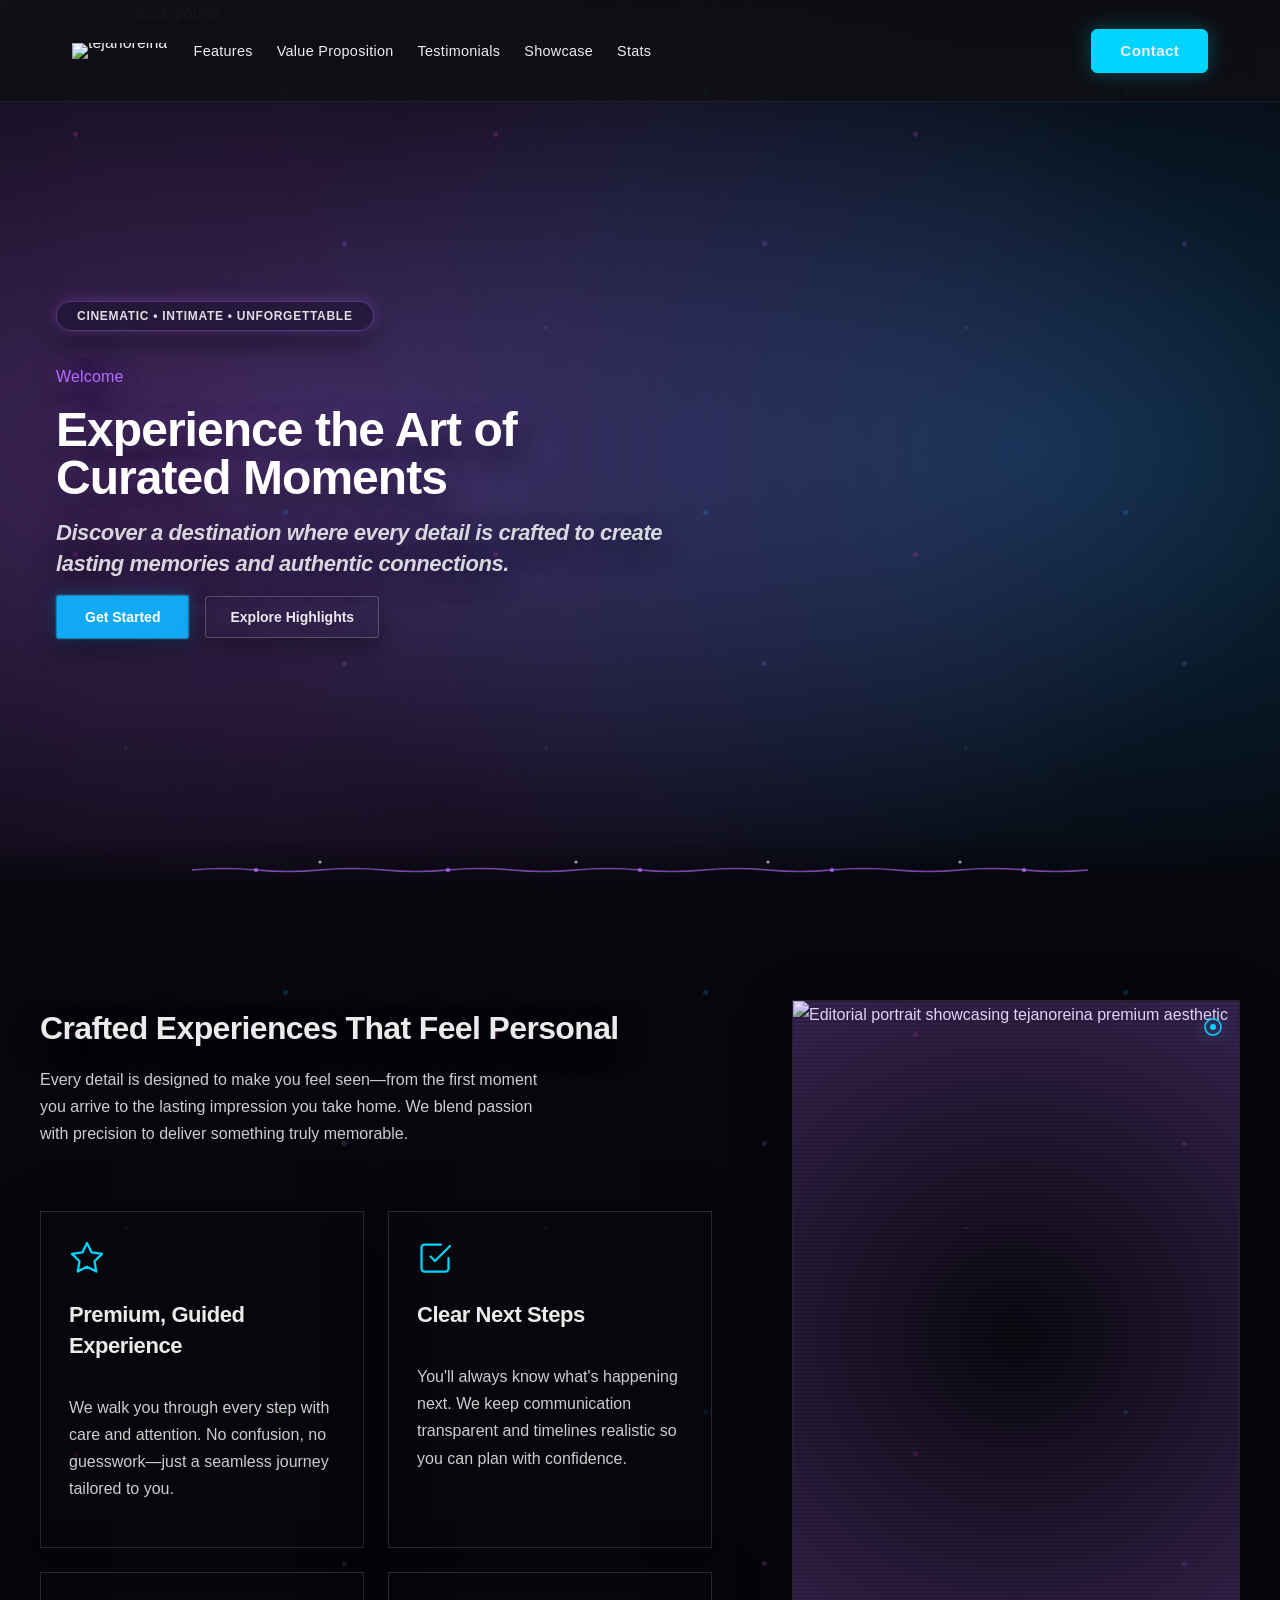
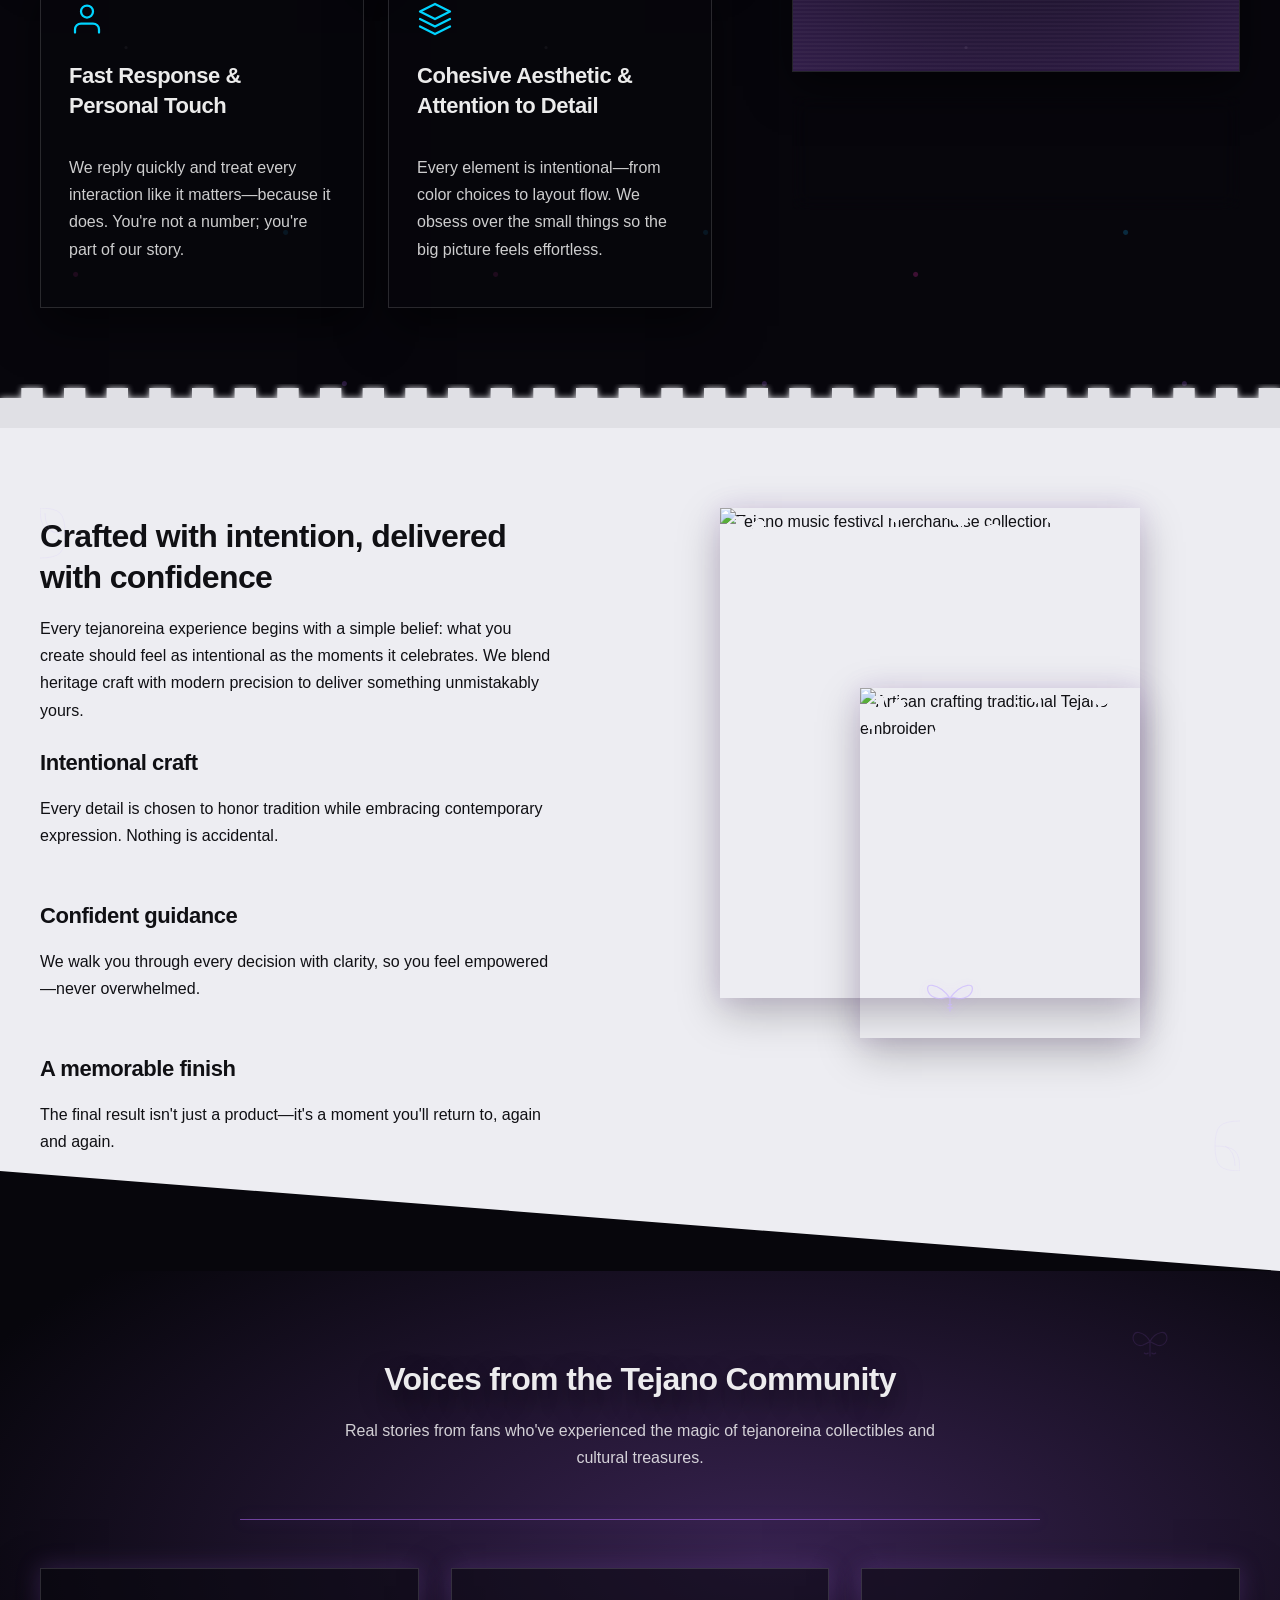
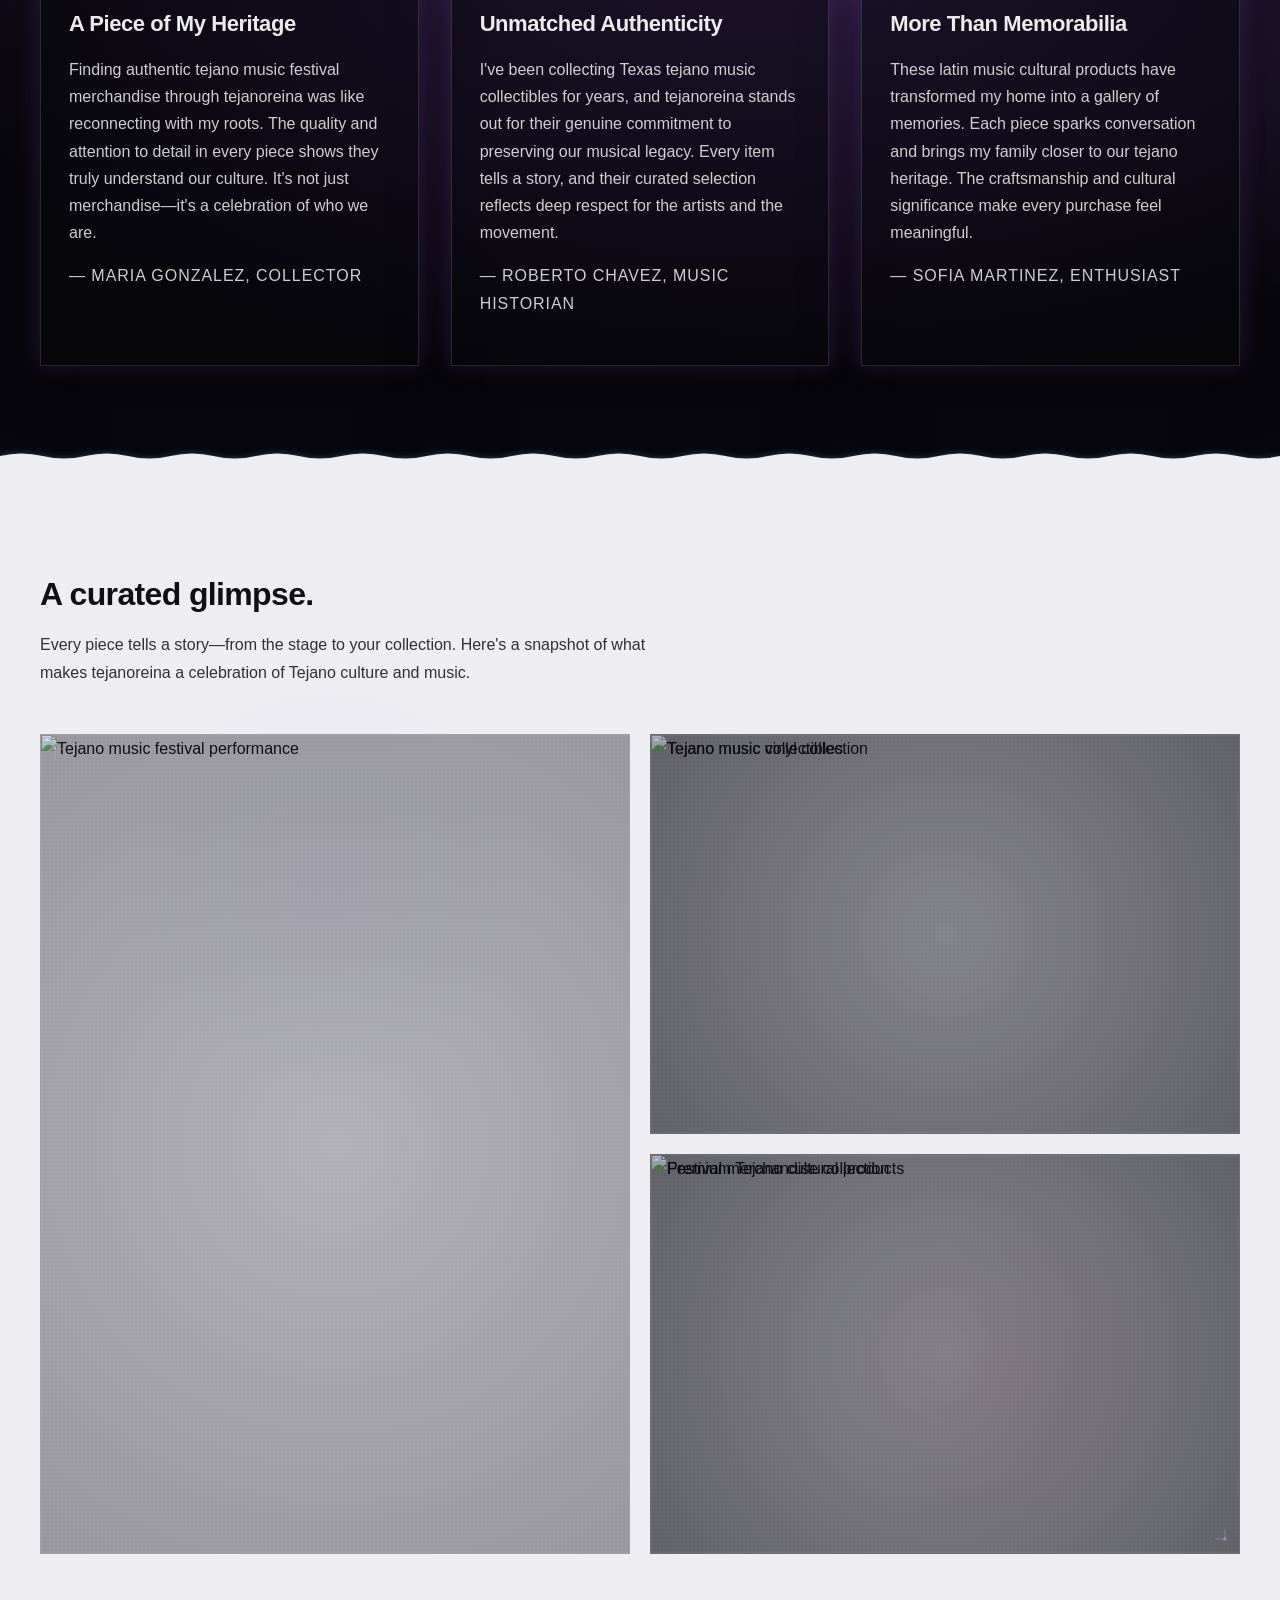
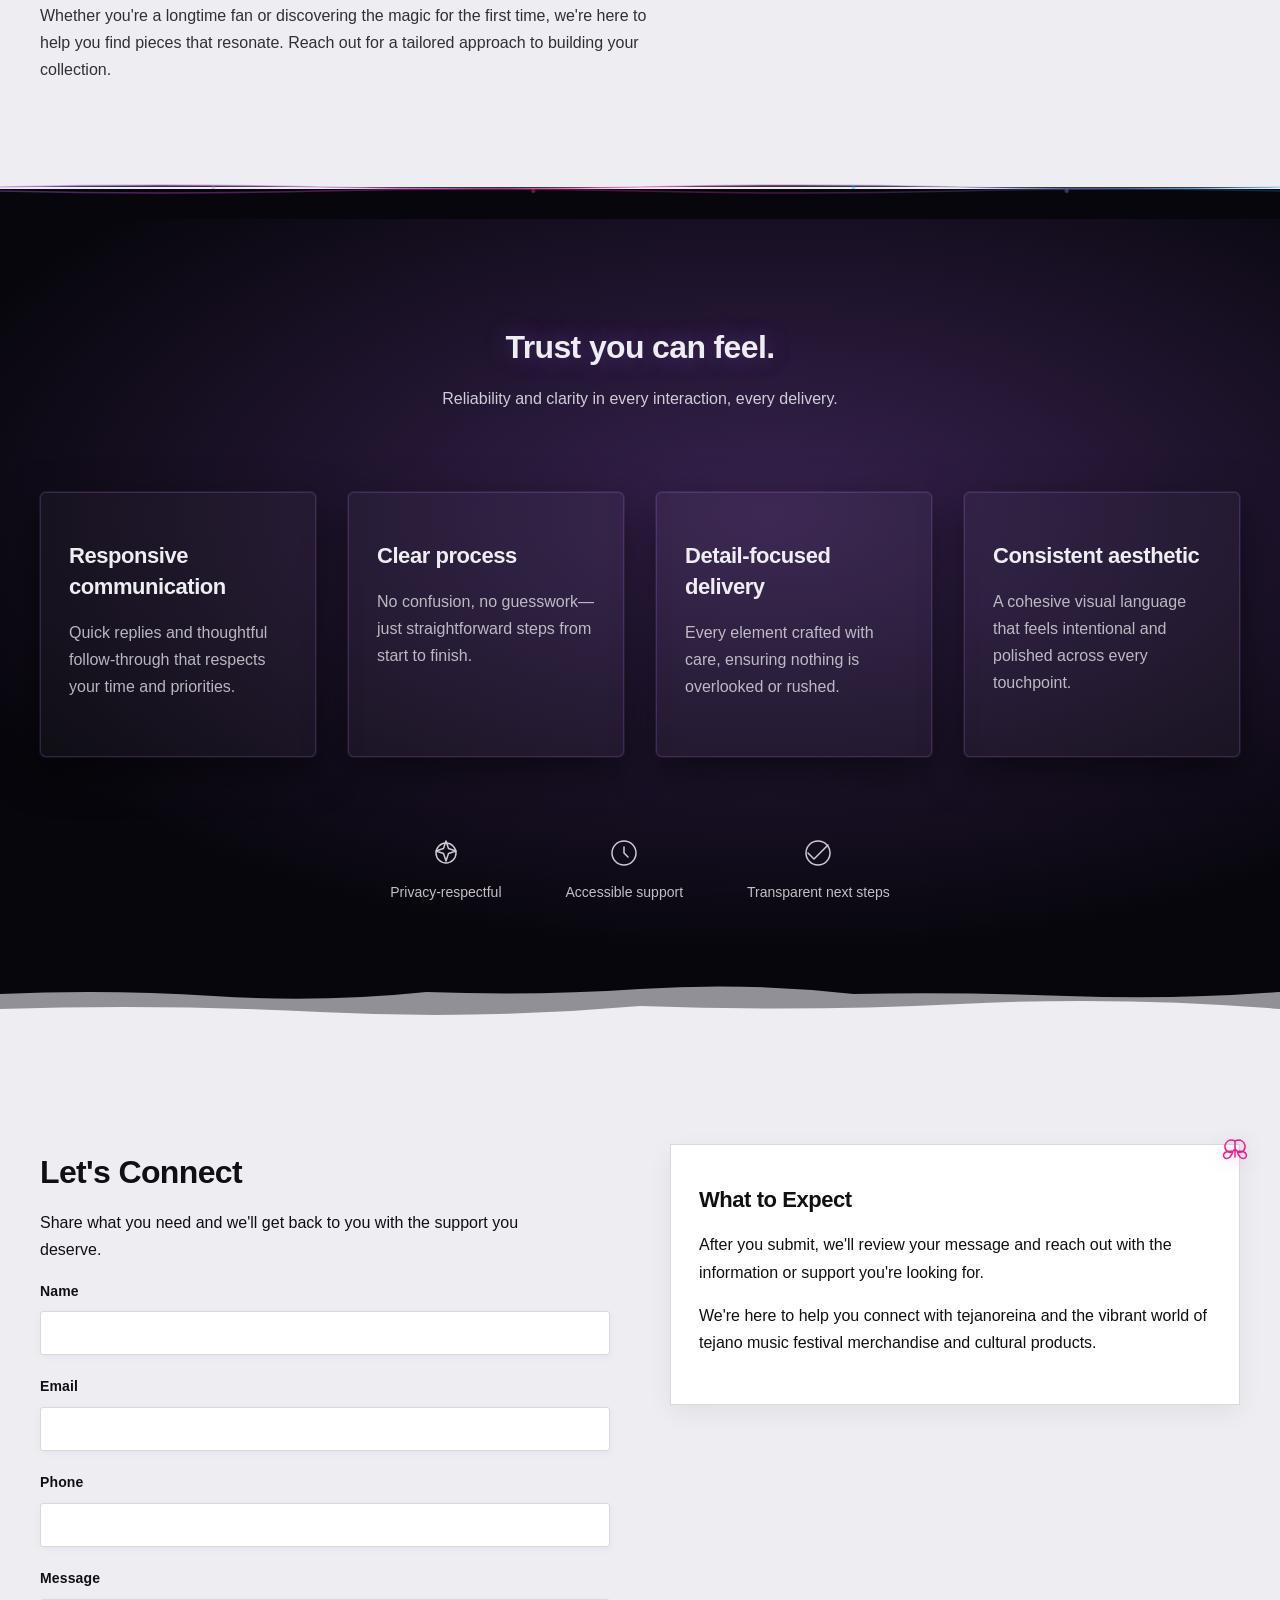
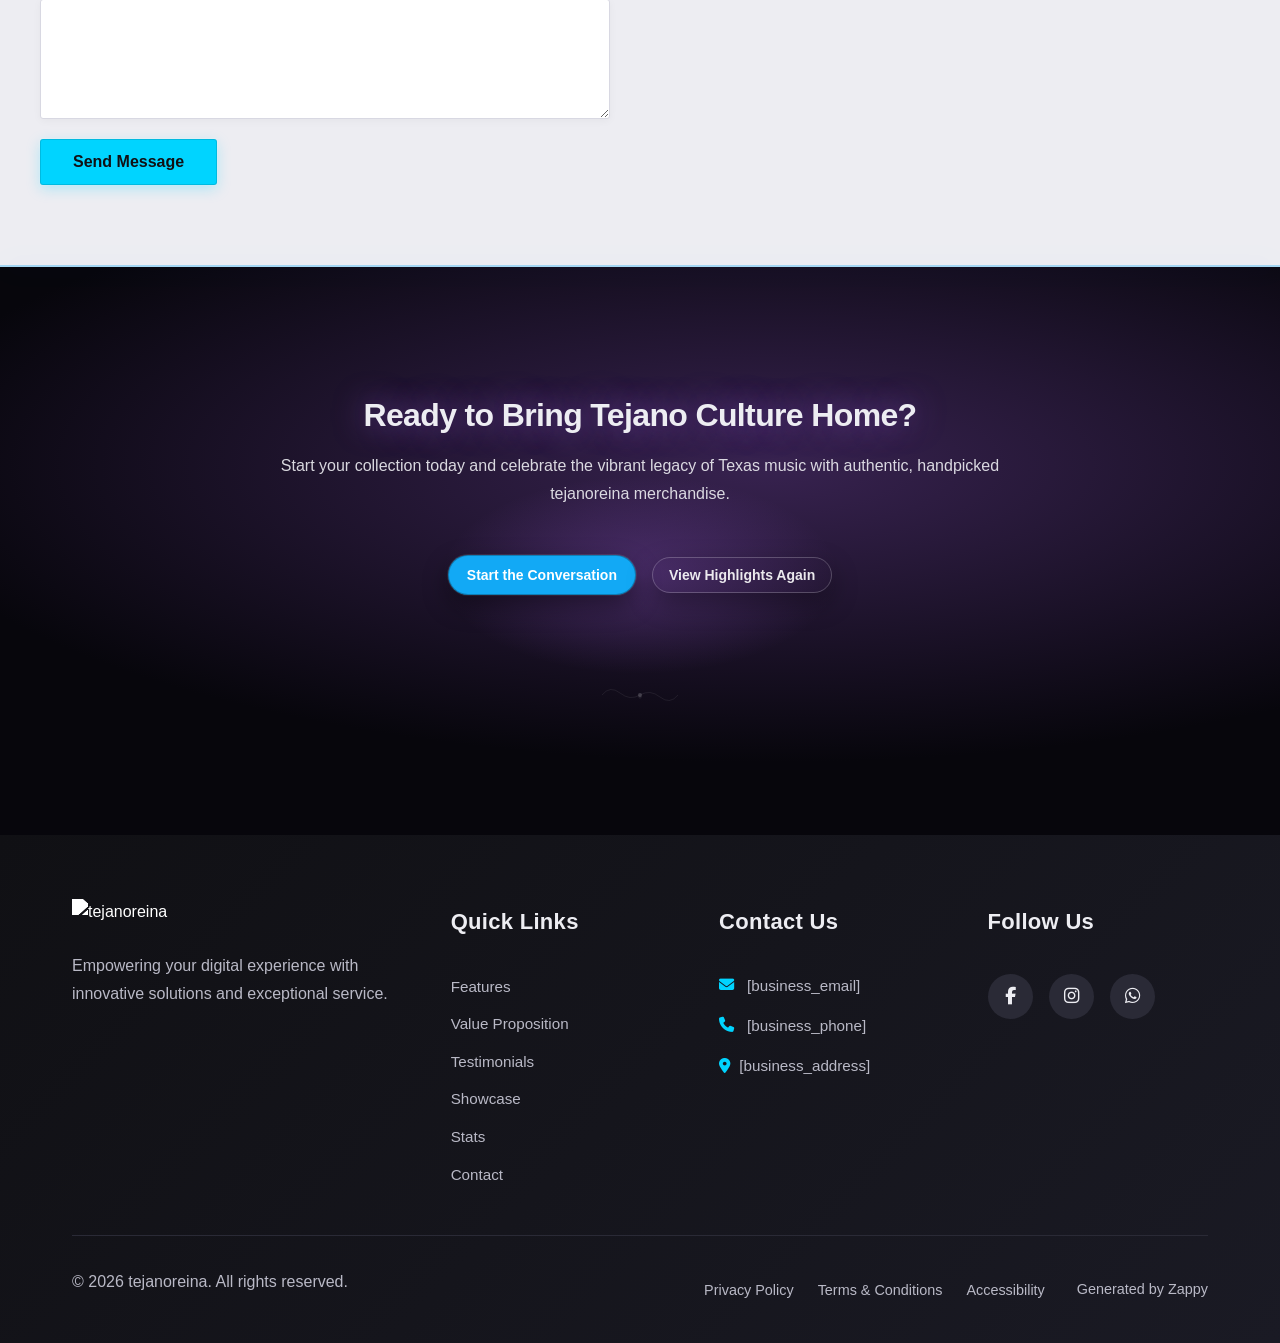
==== commit 3f61e827: "Background sync: Progressive GitHub Sync" ====
--- a/index.html
+++ b/index.html
@@ -342,7 +342,7 @@
   <div class="nav-container">
     <div class="nav-brand">
       <a href="/" class="logo-link">
-        <img src="/assets/tejanoreina-general-logo.webp" alt="tejanoreina" class="logo">
+        <img src="/assets/tejanoreina-general-logo-1773111448208-0j0s8u.webp?v=1773111448588-0qxzrh" alt="tejanoreina" class="logo">
       </a>
     </div>
     
@@ -1236,7 +1236,7 @@
   <div class="footer-container">
     <div class="footer-top">
       <div class="footer-column footer-about">
-        <img src="/assets/tejanoreina-general-logo.webp" alt="tejanoreina" class="logo">
+        <img src="/assets/tejanoreina-general-logo-1773111448208-0j0s8u.webp?v=1773111448588-0qxzrh" alt="tejanoreina" class="logo">
         <p class="footer-description">Empowering your digital experience with innovative solutions and exceptional service.</p>
       </div>
       
